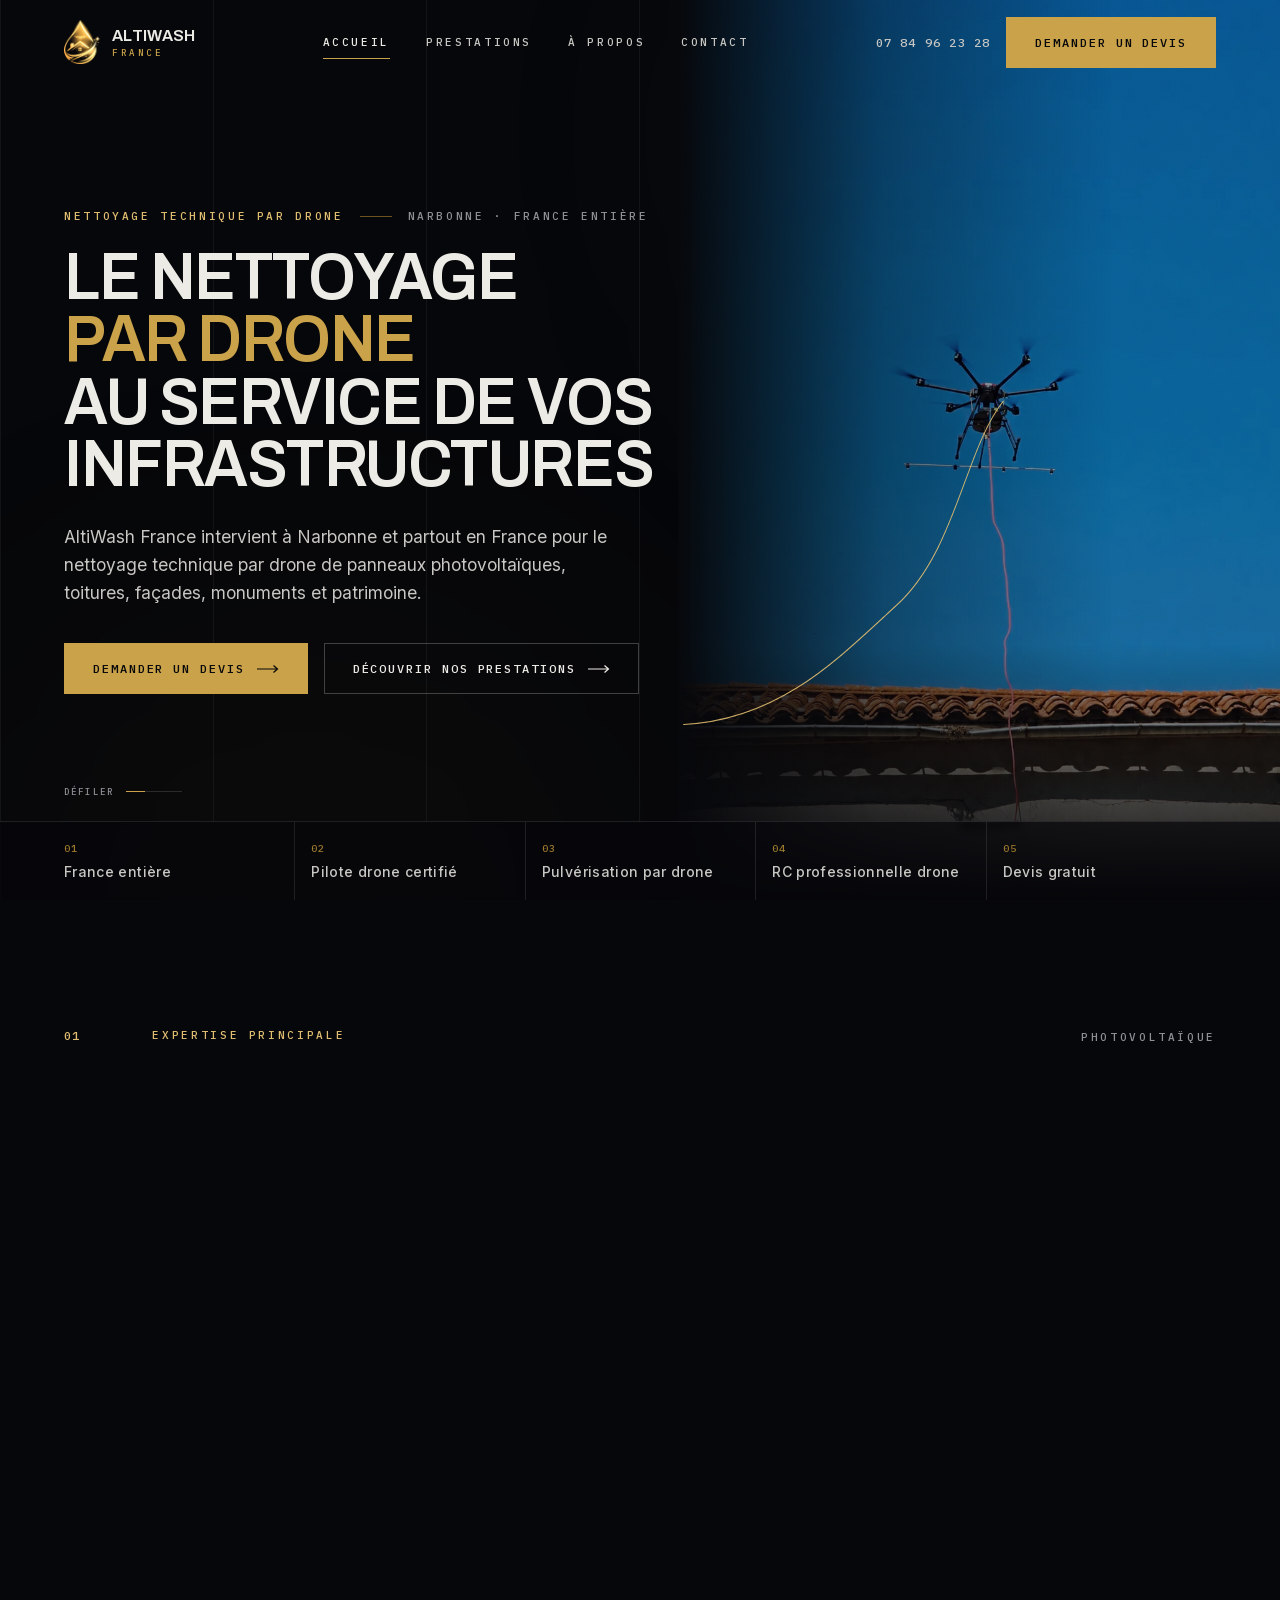
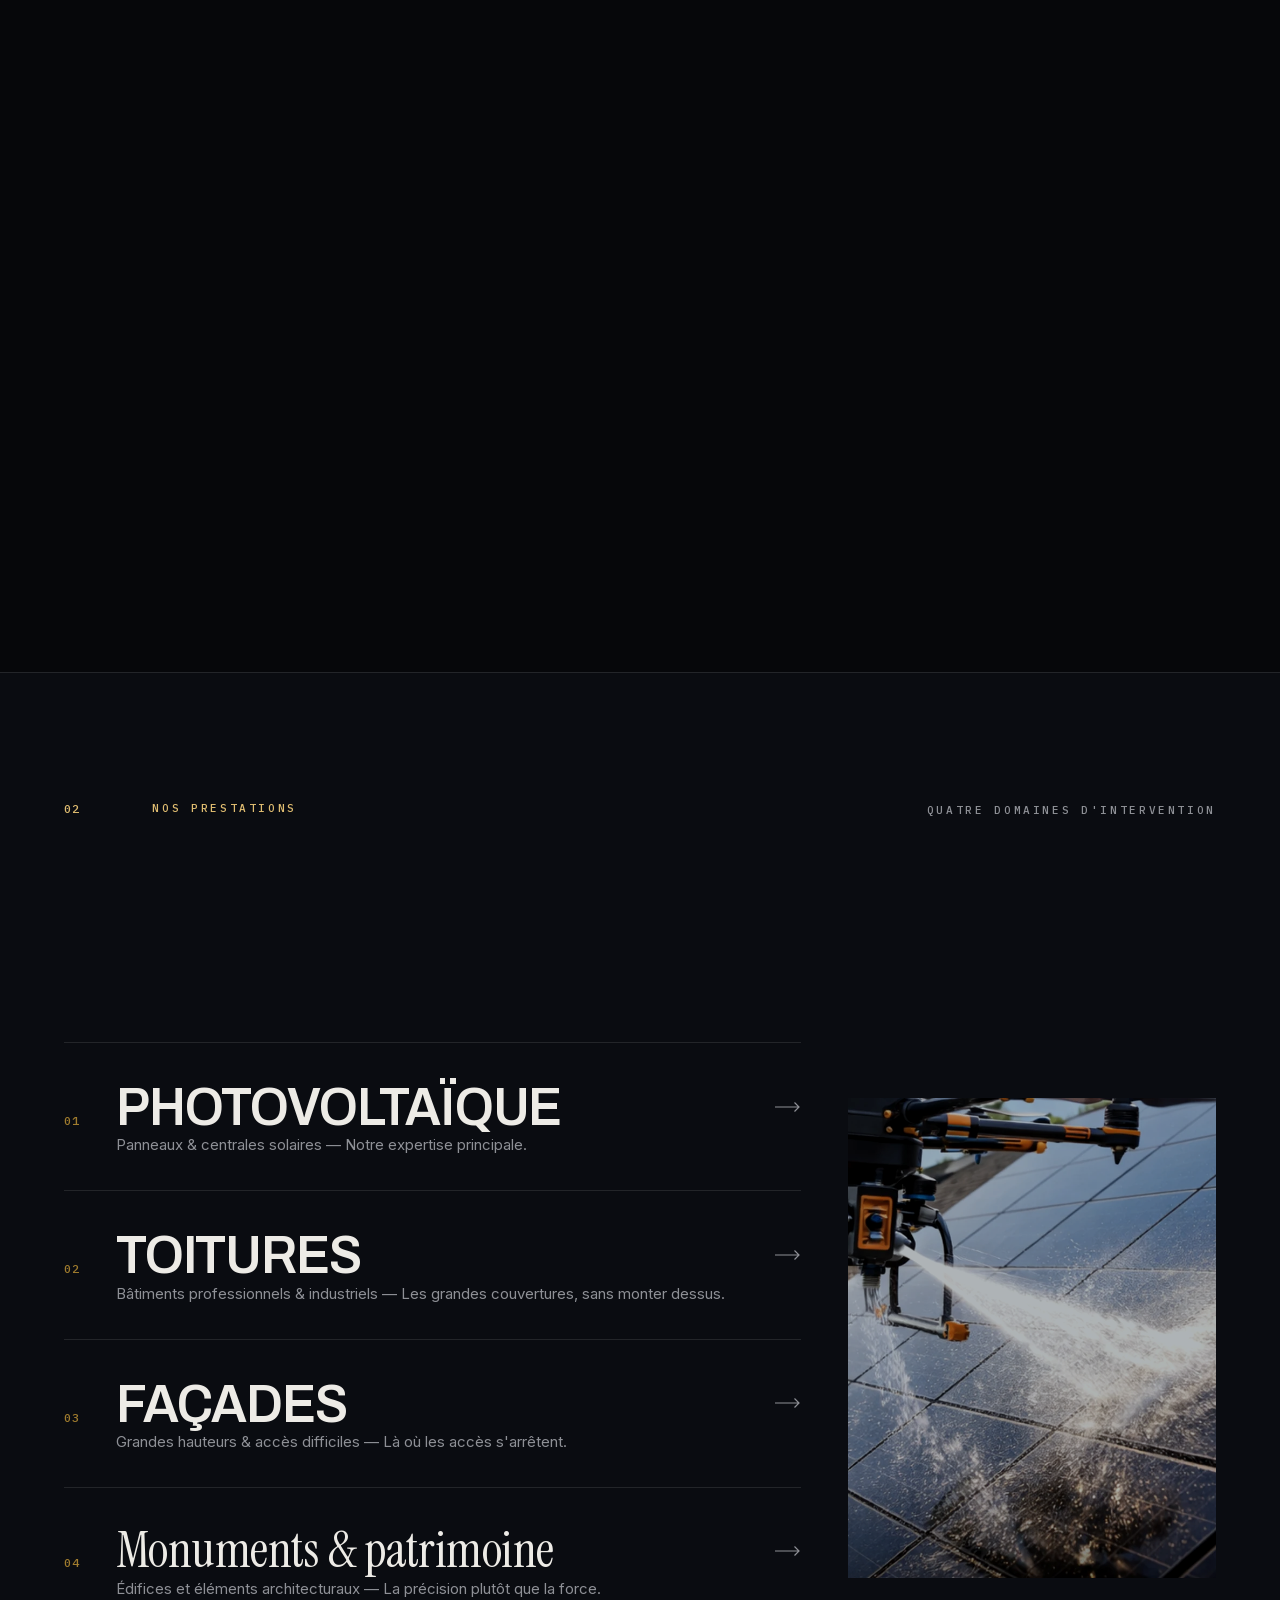
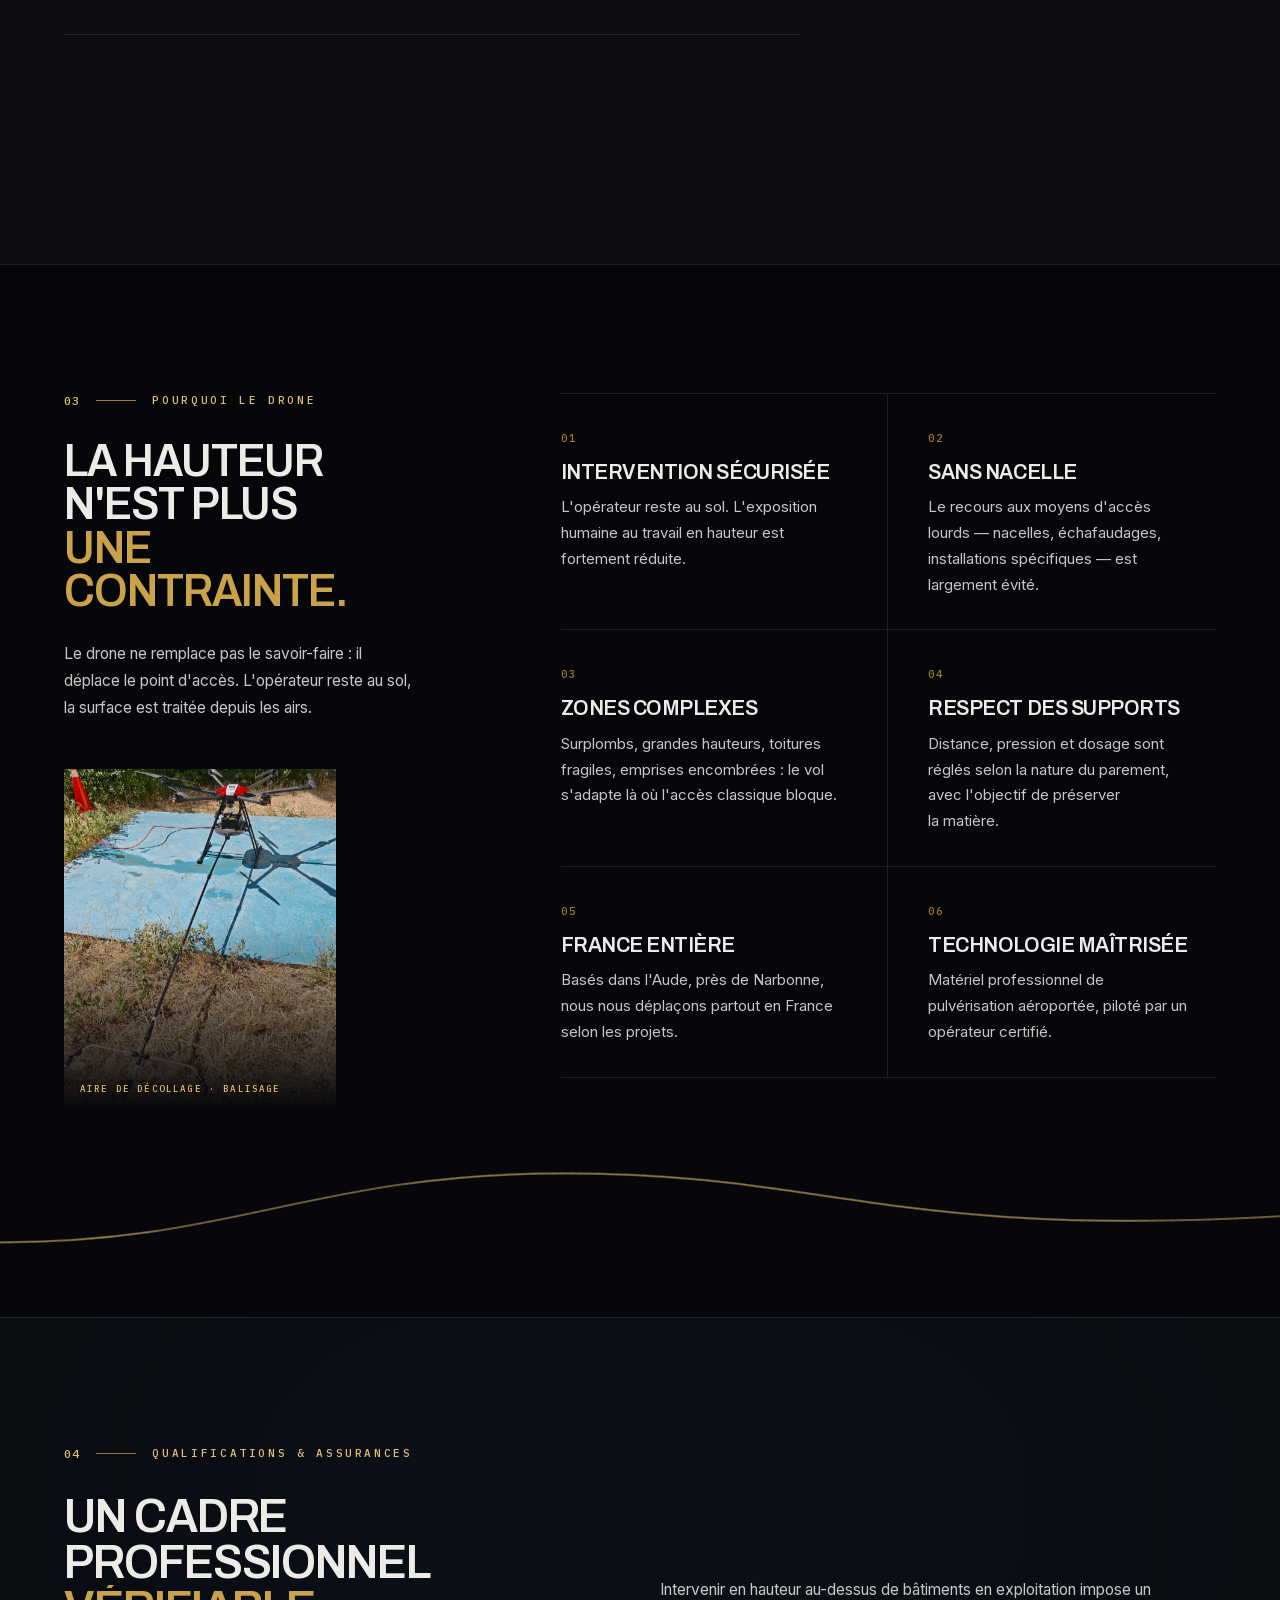
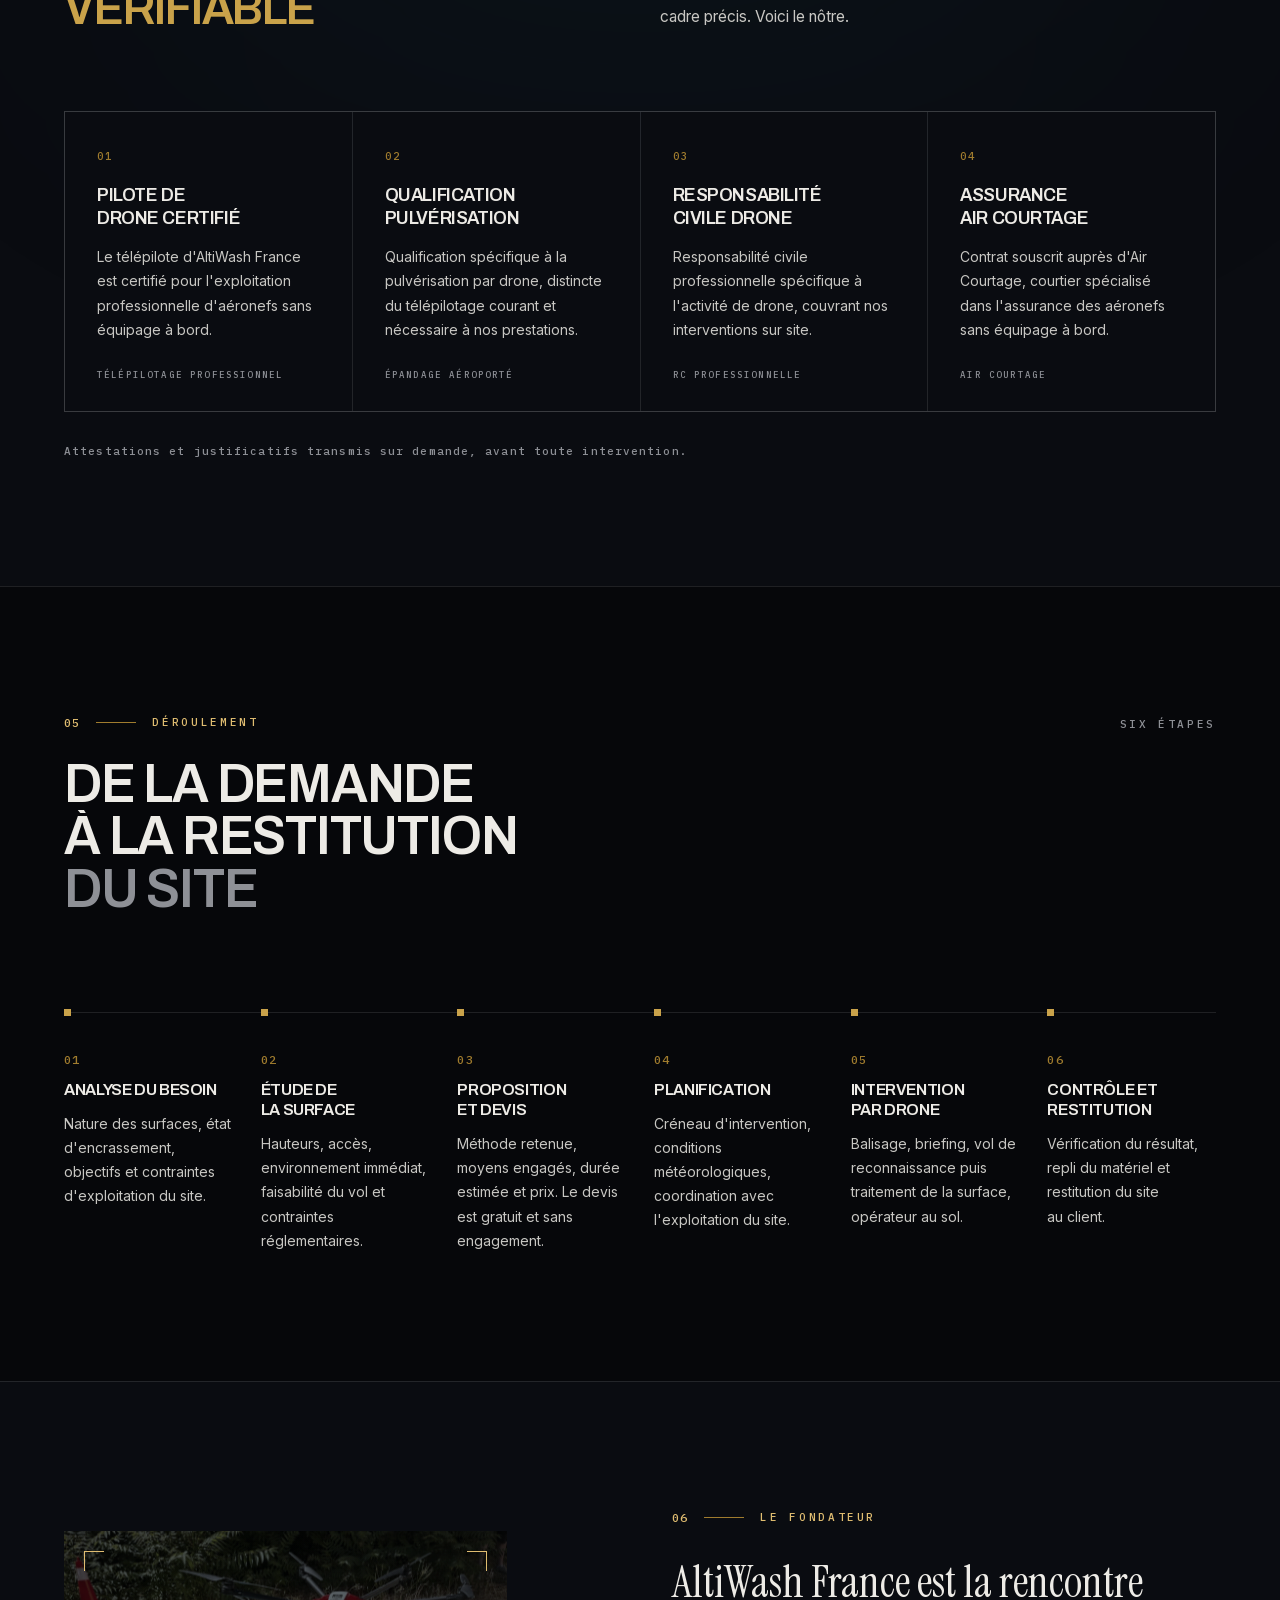
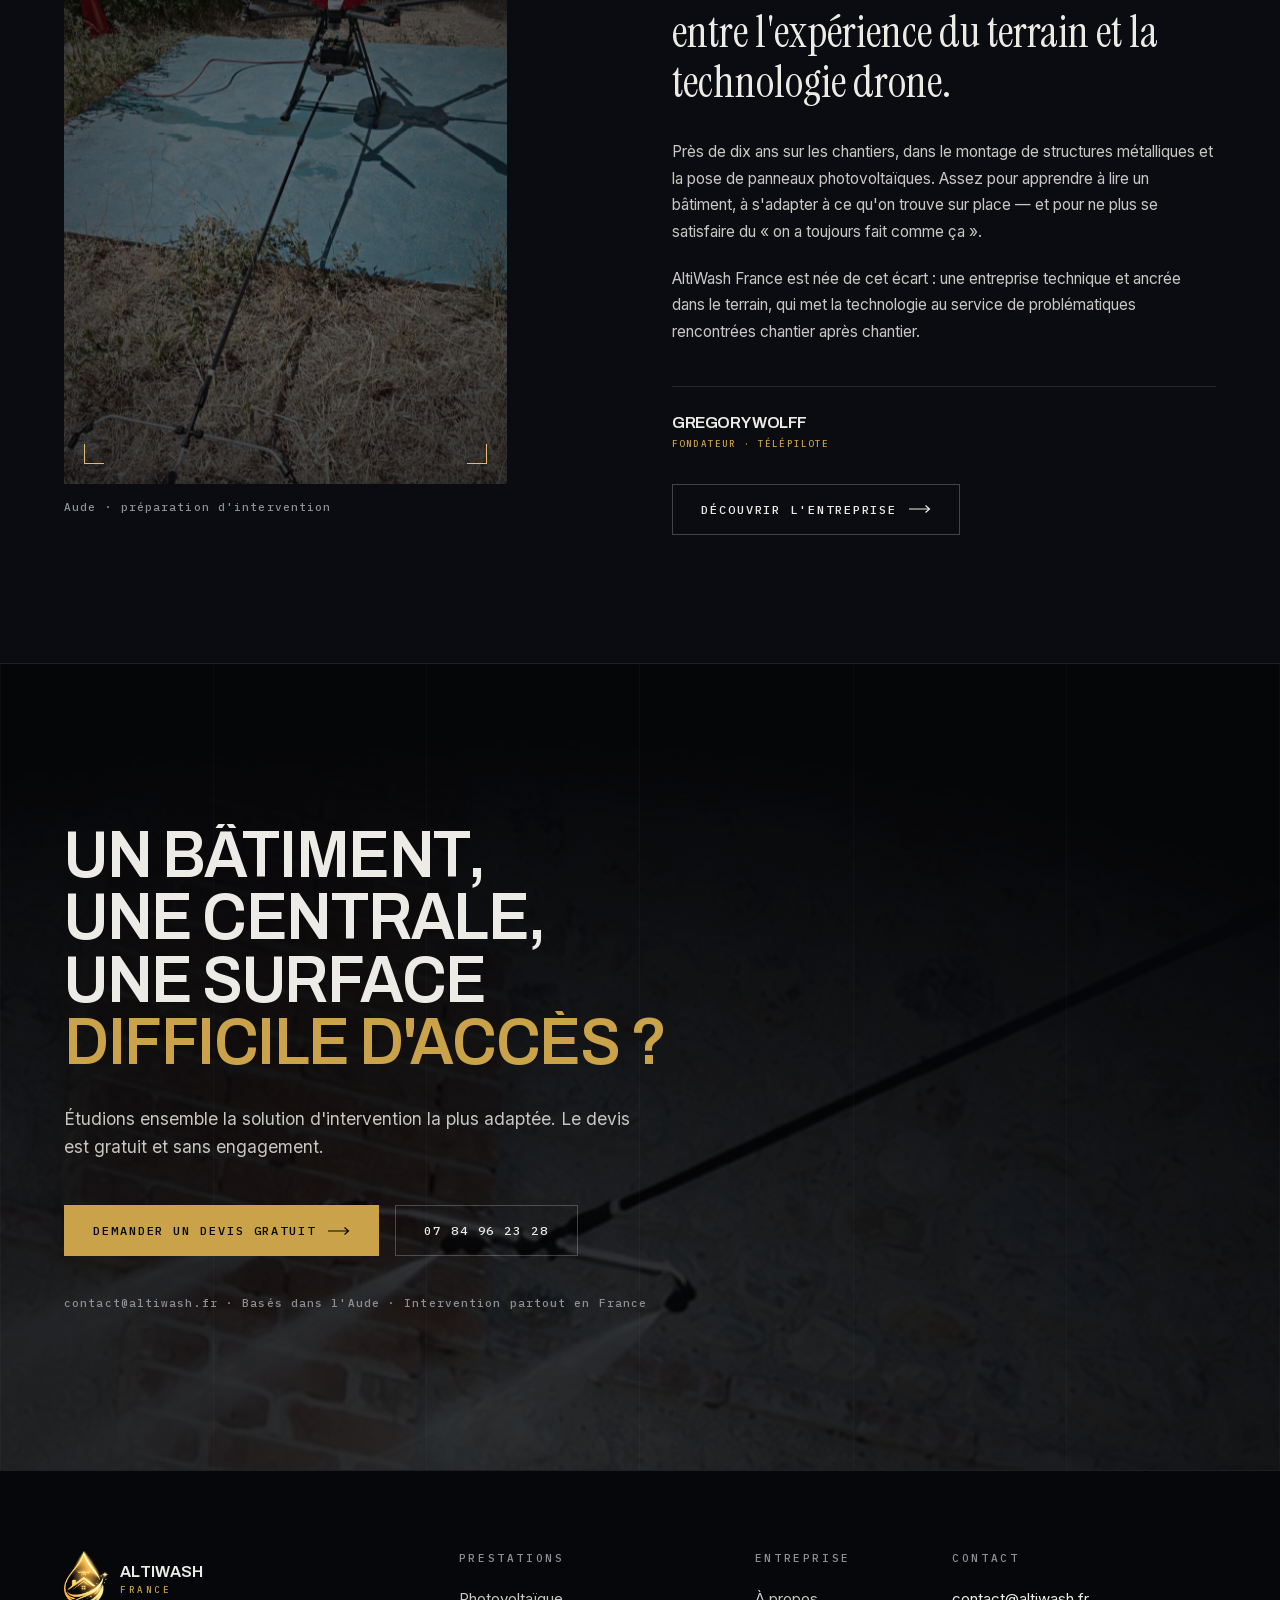
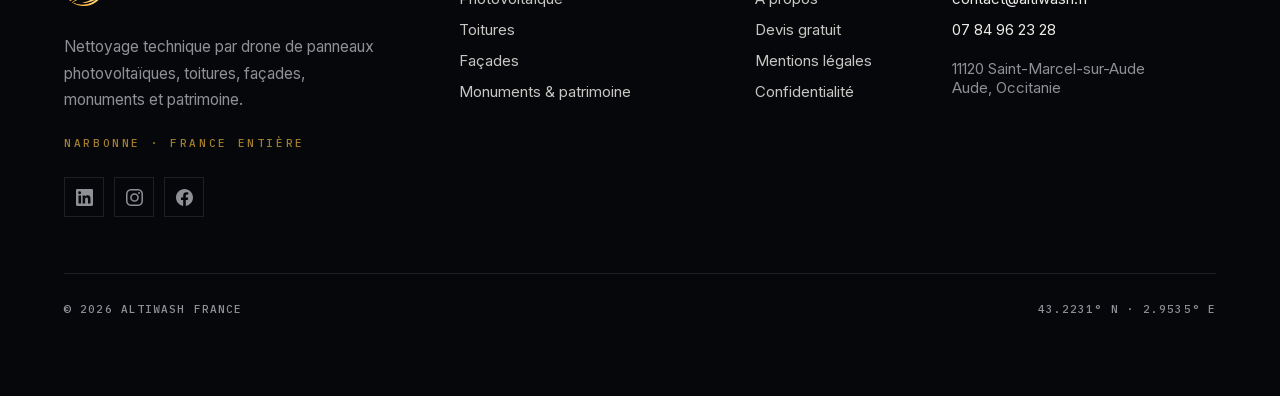
==== index.html @ fba6f352 "V1 J" ====
<!doctype html>
<html lang="fr" class="no-js">
<head>
<meta charset="utf-8">
<meta name="viewport" content="width=device-width, initial-scale=1">
<title>AltiWash France — Nettoyage technique par drone | Narbonne &amp; France entière</title>
<meta name="description" content="AltiWash France réalise le nettoyage par drone de panneaux photovoltaïques, toitures, façades, monuments et patrimoine. Basés près de Narbonne, nous intervenons partout en France. Devis gratuit.">
<meta name="keywords" content="nettoyage drone Narbonne, nettoyage par drone, nettoyage panneaux photovoltaïques par drone, nettoyage toiture par drone, nettoyage façade par drone, nettoyage patrimoine par drone">
<meta name="author" content="ALTIWASH FRANCE">
<meta name="theme-color" content="#06070a">
<meta name="robots" content="index, follow, max-image-preview:large">
<link rel="canonical" href="https://altiwash.fr/">

<!-- Partage social -->
<meta property="og:type" content="website">
<meta property="og:locale" content="fr_FR">
<meta property="og:site_name" content="AltiWash France">
<meta property="og:url" content="https://altiwash.fr/">
<meta property="og:title" content="AltiWash France — Nettoyage technique par drone">
<meta property="og:description" content="Nettoyage par drone de panneaux photovoltaïques, toitures, façades et patrimoine. Narbonne et France entière.">
<meta property="og:image" content="https://altiwash.fr/media/og-altiwash.jpg">
<meta property="og:image:width" content="1200">
<meta property="og:image:height" content="630">
<meta name="twitter:card" content="summary_large_image">
<meta name="twitter:title" content="AltiWash France — Nettoyage technique par drone">
<meta name="twitter:description" content="Nettoyage par drone de panneaux photovoltaïques, toitures, façades et patrimoine.">
<meta name="twitter:image" content="https://altiwash.fr/media/og-altiwash.jpg">

<link rel="icon" href="media/favicon-32.png" type="image/png" sizes="32x32">
<link rel="icon" href="media/favicon.png" type="image/png" sizes="512x512">
<link rel="apple-touch-icon" href="media/apple-touch-icon.png">

<!-- Les deux polices du premier écran sont chargées en priorité. -->
<link rel="preload" href="fonts/archivo-variable.woff2" as="font" type="font/woff2" crossorigin>
<link rel="preload" href="fonts/inter-variable.woff2" as="font" type="font/woff2" crossorigin>
<link rel="stylesheet" href="css/style.css">

<!-- Ouverture du site. Décidée ici, avant le premier rendu : posée
     plus tard, le contenu apparaîtrait puis serait recouvert.
     Sautée en mouvement réduit et au-delà de la première page vue. -->
<script>
(function () {
  /* Quand rejouer l'ouverture :
       "toujours" — à chaque chargement et rechargement (réglage actuel)
       "arrivee"  — à l'arrivée sur le site et au rechargement, mais pas
                    en passant d'une page du site à une autre
       "session"  — une seule fois par onglet                            */
  var QUAND = "toujours";

  if (matchMedia("(prefers-reduced-motion: reduce)").matches) return;

  if (QUAND === "session") {
    try {
      if (sessionStorage.getItem("altiwash-vu")) return;
      sessionStorage.setItem("altiwash-vu", "1");
    } catch (e) {}          /* navigation privée : on joue quand même */
  } else if (QUAND === "arrivee") {
    var nav = performance.getEntriesByType && performance.getEntriesByType("navigation")[0];
    var rechargement = nav ? nav.type === "reload" : false;
    var interne = document.referrer.lastIndexOf(location.origin, 0) === 0;
    if (interne && !rechargement) return;
  }

  var r = document.documentElement;
  r.classList.add("ouverture-en-cours");
  /* Filet de sécurité : si le script principal ne se charge pas, le
     contenu ne doit pas rester caché derrière un rideau absent. */
  setTimeout(function () { r.classList.remove("ouverture-en-cours"); }, 4000);
})();
</script>

<!-- Données structurées : identité de l'entreprise et catalogue. -->
<script type="application/ld+json">
{
  "@context": "https://schema.org",
  "@type": "ProfessionalService",
  "@id": "https://altiwash.fr/#organisation",
  "name": "ALTIWASH FRANCE",
  "alternateName": "AltiWash France",
  "url": "https://altiwash.fr",
  "logo": "https://altiwash.fr/media/logo-altiwash.png",
  "image": "https://altiwash.fr/media/og-altiwash.jpg",
  "description": "Nettoyage technique par drone de panneaux photovoltaïques, toitures, façades, monuments et patrimoine.",
  "email": "contact@altiwash.fr",
  "telephone": "+33 7 84 96 23 28",
  "foundingDate": "2026-08-26",
  "founder": { "@type": "Person", "name": "Gregory Wolff" },
  "vatID": "FR58108623687",
  "taxID": "10862368700010",
  "address": {
    "@type": "PostalAddress",
    "streetAddress": "4 Impasse du Stade",
    "postalCode": "11120",
    "addressLocality": "Saint-Marcel-sur-Aude",
    "addressRegion": "Occitanie",
    "addressCountry": "FR"
  },
  "geo": { "@type": "GeoCoordinates", "latitude": 43.2231, "longitude": 2.9535 },
  "areaServed": { "@type": "Country", "name": "France" },
  "knowsAbout": [
    "Nettoyage par drone",
    "Nettoyage de panneaux photovoltaïques",
    "Nettoyage de toiture",
    "Nettoyage de façade",
    "Entretien du patrimoine bâti"
  ],
  "hasOfferCatalog": {
    "@type": "OfferCatalog",
    "name": "Prestations de nettoyage par drone",
    "itemListElement": [
      { "@type": "Offer", "itemOffered": { "@type": "Service", "name": "Nettoyage de panneaux photovoltaïques par drone", "areaServed": "France" } },
      { "@type": "Offer", "itemOffered": { "@type": "Service", "name": "Nettoyage de toiture par drone", "areaServed": "France" } },
      { "@type": "Offer", "itemOffered": { "@type": "Service", "name": "Nettoyage de façade par drone", "areaServed": "France" } },
      { "@type": "Offer", "itemOffered": { "@type": "Service", "name": "Nettoyage de monuments et patrimoine par drone", "areaServed": "France" } }
    ]
  }
}
</script>
</head>

<body>
<a class="skip-link" href="#contenu">Aller au contenu</a>

<!-- ══════════════════ EN-TÊTE ══════════════════ -->
<header class="site-header">
  <div class="shell site-header__inner">
    <a class="logo" href="index.html" aria-label="AltiWash France — retour à l'accueil">
      <img class="logo__marque" src="media/logo-altiwash.png" alt="" width="36" height="45">
      <span class="logo__texte">
        <span class="logo__nom">AltiWash</span>
        <span class="logo__pays">France</span>
      </span>
    </a>

    <nav class="nav" aria-label="Navigation principale">
      <a class="nav__lien" href="index.html" aria-current="page">Accueil</a>
      <a class="nav__lien" href="prestations.html">Prestations</a>
      <a class="nav__lien" href="a-propos.html">À propos</a>
      <a class="nav__lien" href="contact.html">Contact</a>
    </nav>

    <div class="site-header__actions">
      <a class="entete__tel index-tech" href="tel:+33784962328">07 84 96 23 28</a>

      <a class="btn btn--primary btn--compact" href="contact.html">
        <span class="btn__court">Devis</span>
        <span class="btn__long">Demander un devis</span>
      </a>

      <button class="burger" type="button" aria-expanded="false" aria-controls="menu-mobile">
        <span class="sr-only burger__libelle">Ouvrir le menu</span>
        <span class="burger__trait" aria-hidden="true"><span></span><span></span></span>
      </button>
    </div>
  </div>
  <span class="progression" aria-hidden="true"></span>
</header>

<!-- ══════════════════ MENU PLEIN ÉCRAN ══════════════════ -->
<div class="menu-mobile" id="menu-mobile">
  <div class="menu-mobile__fond" aria-hidden="true"></div>
  <nav class="shell menu-mobile__nav" aria-label="Navigation principale">
    <div class="menu-mobile__item">
      <a class="menu-mobile__lien" href="index.html">
        <span class="index-tech t-gold-600">01</span><span class="display">Accueil</span>
      </a>
    </div>
    <div class="menu-mobile__item">
      <a class="menu-mobile__lien" href="prestations.html">
        <span class="index-tech t-gold-600">02</span><span class="display">Prestations</span>
      </a>
    </div>
    <div class="menu-mobile__item">
      <a class="menu-mobile__lien" href="a-propos.html">
        <span class="index-tech t-gold-600">03</span><span class="display">À propos</span>
      </a>
    </div>
    <div class="menu-mobile__item">
      <a class="menu-mobile__lien" href="contact.html">
        <span class="index-tech t-gold-600">04</span><span class="display">Contact</span>
      </a>
    </div>
  </nav>
  <div class="shell menu-mobile__pied">
    <a class="btn btn--primary btn--pleine-largeur" href="contact.html">
      <span class="btn__libelle">Demander un devis</span>
      <svg class="btn__fleche" viewBox="0 0 22 8" fill="none" aria-hidden="true">
        <path d="M0 4h20M16.5 0.5 20.5 4l-4 3.5" stroke="currentColor" stroke-width="1.2"/>
      </svg>
    </a>
    <div class="menu-mobile__coordonnees index-tech">
      <a href="tel:+33784962328">07 84 96 23 28</a>
      <a href="mailto:contact@altiwash.fr">contact@altiwash.fr</a>
    </div>
  </div>
</div>

<main id="contenu">

<!-- ══════════════════ HERO ══════════════════ -->
<section class="hero" aria-labelledby="hero-titre">
  <div class="hero__fond" aria-hidden="true">
    <div class="hairlines"><span></span><span></span><span></span><span></span><span></span><span></span><span></span></div>
    <div class="halo hero__halo-azur"></div>
    <div class="halo hero__halo-or"></div>
  </div>

  <div class="hero__photo cadre">
    <img src="media/drone-toiture.webp" alt="Drone hexacoptère AltiWash en vol stationnaire au-dessus d'une toiture en tuiles, sous un ciel dégagé" fetchpriority="high" width="1200" height="1600">
    <span class="hero__teinte" aria-hidden="true"></span>
    <span class="hero__degrade" aria-hidden="true"></span>
    <span class="hero__degrade-bas" aria-hidden="true"></span>
    <span class="grain" aria-hidden="true"></span>
  </div>

  <!-- Trajectoire de vol : elle se dessine au chargement, le drone
       la parcourt. C'est le fil conducteur graphique du site. -->
  <div class="trace trace--hero" data-autoplay="2.8" aria-hidden="true">
    <svg viewBox="0 0 800 420" preserveAspectRatio="none">
      <path class="trace__plan" d="M-10,405 C120,400 200,332 280,272 C360,212 372,100 424,46"/>
      <path class="trace__vol" d="M-10,405 C120,400 200,332 280,272 C360,212 372,100 424,46"/>
    </svg>
    <span class="trace__drone"></span>
  </div>

  <div class="shell hero__contenu">
    <div class="hero__bloc">
      <div class="hero__surtitre">
        <span class="label-tech t-gold-400">Nettoyage technique par drone</span>
        <span class="hero__surtitre-filet" aria-hidden="true"></span>
        <span class="label-tech t-dim">Narbonne · France entière</span>
      </div>

      <h1 class="display hero__titre lignes" id="hero-titre">
        <span><span>Le nettoyage</span></span>
        <span><span class="ligne-accent">par drone</span></span>
        <span><span>au service de vos</span></span>
        <span><span>infrastructures</span></span>
      </h1>

      <p class="lede hero__lede">
        AltiWash France intervient à Narbonne et partout en France pour le nettoyage technique
        par drone de panneaux photovoltaïques, toitures, façades, monuments et patrimoine.
      </p>

      <div class="hero__actions">
        <a class="btn btn--primary" href="contact.html">
          <span class="btn__libelle">Demander un devis</span>
          <svg class="btn__fleche" viewBox="0 0 22 8" fill="none" aria-hidden="true">
            <path d="M0 4h20M16.5 0.5 20.5 4l-4 3.5" stroke="currentColor" stroke-width="1.2"/>
          </svg>
        </a>
        <a class="btn btn--ghost" href="prestations.html">
          <span class="btn__libelle">Découvrir nos prestations</span>
          <svg class="btn__fleche" viewBox="0 0 22 8" fill="none" aria-hidden="true">
            <path d="M0 4h20M16.5 0.5 20.5 4l-4 3.5" stroke="currentColor" stroke-width="1.2"/>
          </svg>
        </a>
      </div>
    </div>
  </div>

  <!-- Bandeau de faits -->
  <div class="faits">
    <div class="shell">
      <ul class="faits__liste">
        <li class="faits__item">
          <span class="index-tech faits__numero">01</span>
          <span class="faits__texte">France entière</span>
        </li>
        <li class="faits__item">
          <span class="index-tech faits__numero">02</span>
          <span class="faits__texte">Pilote drone certifié</span>
        </li>
        <li class="faits__item faits__item--sm">
          <span class="index-tech faits__numero">03</span>
          <span class="faits__texte">Pulvérisation par drone</span>
        </li>
        <li class="faits__item faits__item--lg">
          <span class="index-tech faits__numero">04</span>
          <span class="faits__texte">RC professionnelle drone</span>
        </li>
        <li class="faits__item faits__item--lg">
          <span class="index-tech faits__numero">05</span>
          <span class="faits__texte">Devis gratuit</span>
        </li>
      </ul>
    </div>
  </div>

  <div class="defiler" aria-hidden="true">
    <span class="label-tech" style="font-size:.5625rem;color:var(--paper-dim)">Défiler</span>
    <span class="defiler__rail"><span></span></span>
  </div>
</section>

<!-- ══════════════════ PHOTOVOLTAÏQUE ══════════════════ -->
<section class="section section--sans-filet" aria-labelledby="pv-titre">
  <div class="shell">
    <div class="entete-section">
      <div class="repere">
        <span class="index-tech t-gold-400">01</span>
        <span class="repere__filet" aria-hidden="true"></span>
        <span class="label-tech t-gold-400">Expertise principale</span>
      </div>
      <span class="label-tech t-dim">Photovoltaïque</span>
    </div>

    <h2 class="display lignes" id="pv-titre" style="margin-top:1.75rem;font-size:clamp(2rem,5vw,3.9rem);color:var(--paper)">
      <span><span>Le photovoltaïque</span></span>
      <span><span class="ligne-accent">au cœur</span></span>
      <span><span>de notre expertise</span></span>
    </h2>
  </div>

  <div class="volet pv__bandeau cadre">
    <span class="parallaxe" data-parallaxe="34"><img class="photo-grade" src="media/photovoltaique.webp" alt="Drone AltiWash pulvérisant de l'eau sur une toiture de panneaux photovoltaïques" loading="lazy" width="1600" height="900"></span>
    <span class="cadre__voile cadre__voile--teinte" aria-hidden="true"></span>
    <span class="cadre__voile cadre__voile--degrade" aria-hidden="true"></span>
    <span class="balayage" aria-hidden="true"></span>
    <span class="reticule pv__reticule" aria-hidden="true"><span></span><span></span><span></span><span></span></span>
  </div>

  <div class="shell">
    <div class="pv__editorial">
      <div class="pv__grille">
        <div class="pv__texte">
          <p class="lede reveal">
            Poussières, pollens, dépôts calcaires, salissures organiques : une installation
            photovoltaïque s'encrasse en continu. Sur les grandes toitures et les centrales au
            sol, l'entretien se heurte vite aux contraintes d'accès, à la fragilité des modules
            et à la sécurité des intervenants.
          </p>
          <p class="body-text reveal" style="margin-top:1.5rem">
            Le drone survole l'installation et traite les modules depuis les airs, sans
            circulation sur la couverture ni charge ponctuelle sur la structure. La
            pulvérisation est dosée et dirigée, module par module, rangée par rangée.
          </p>
          <div class="reveal" style="margin-top:2.5rem">
            <a class="btn btn--ghost" href="prestations.html#photovoltaique">
              <span class="btn__libelle">Découvrir le nettoyage photovoltaïque</span>
              <svg class="btn__fleche" viewBox="0 0 22 8" fill="none" aria-hidden="true">
                <path d="M0 4h20M16.5 0.5 20.5 4l-4 3.5" stroke="currentColor" stroke-width="1.2"/>
              </svg>
            </a>
          </div>
        </div>

        <div class="pv__points">
          <ul class="liste-points reveal-groupe">
            <li><span class="index-tech liste-points__num">01</span><span class="liste-points__texte">Grandes surfaces traitées en continu</span></li>
            <li><span class="index-tech liste-points__num">02</span><span class="liste-points__texte">Accès simplifié aux toitures et centrales</span></li>
            <li><span class="index-tech liste-points__num">03</span><span class="liste-points__texte">Aucune circulation sur les modules</span></li>
            <li><span class="index-tech liste-points__num">04</span><span class="liste-points__texte">Pulvérisation dosée et dirigée</span></li>
            <li><span class="index-tech liste-points__num">05</span><span class="liste-points__texte">Intervention sans détérioration du support</span></li>
          </ul>
          <p class="label-tech t-dim reveal" style="margin-top:1.5rem">
            Exploitants · Industriels · Bailleurs · Collectivités
          </p>
        </div>
      </div>
    </div>
  </div>
</section>

<!-- ══════════════════ INDEX DES PRESTATIONS ══════════════════ -->
<section class="section section--alt" aria-labelledby="prestations-titre">
  <div class="shell">
    <div class="entete-section">
      <div class="repere">
        <span class="index-tech t-gold-400">02</span>
        <span class="repere__filet" aria-hidden="true"></span>
        <span class="label-tech t-gold-400">Nos prestations</span>
      </div>
      <span class="label-tech t-dim">Quatre domaines d'intervention</span>
    </div>

    <h2 class="display lignes" id="prestations-titre" style="margin-top:1.75rem;font-size:clamp(2rem,5vw,3.9rem);color:var(--paper)">
      <span><span>Quatre surfaces,</span></span>
      <span><span class="t-dim">une même approche</span></span>
    </h2>

    <div class="index-prestations">
      <!-- Aperçu appelé au survol de chaque ligne. -->
      <div class="index-prestations__apercu" aria-hidden="true">
        <div class="cadre">
          <img class="photo-grade" src="media/photovoltaique.webp" alt="" loading="lazy" width="800" height="1000">
          <span class="cadre__voile" style="background:rgba(8,32,47,.25);mix-blend-mode:multiply"></span>
          <span class="reticule" style="--taille-reticule:18px"><span></span><span></span><span></span><span></span></span>
        </div>
        <div class="cadre">
          <img class="photo-grade" src="media/drone-toiture.webp" alt="" loading="lazy" width="800" height="1000">
          <span class="cadre__voile" style="background:rgba(8,32,47,.25);mix-blend-mode:multiply"></span>
          <span class="reticule" style="--taille-reticule:18px"><span></span><span></span><span></span><span></span></span>
        </div>
        <div class="cadre">
          <img class="photo-grade" src="media/drone-facade.webp" alt="" loading="lazy" width="800" height="1000">
          <span class="cadre__voile" style="background:rgba(8,32,47,.25);mix-blend-mode:multiply"></span>
          <span class="reticule" style="--taille-reticule:18px"><span></span><span></span><span></span><span></span></span>
        </div>
        <div class="cadre">
          <img class="photo-grade" src="media/patrimoine.webp" alt="" loading="lazy" width="800" height="1000">
          <span class="cadre__voile" style="background:rgba(8,32,47,.25);mix-blend-mode:multiply"></span>
          <span class="reticule" style="--taille-reticule:18px"><span></span><span></span><span></span><span></span></span>
        </div>
      </div>

      <!-- Table des matières : les intitulés portent la composition. -->
      <ul class="index-prestations__liste">
        <li>
          <a class="prestation-lien" href="prestations.html#photovoltaique">
            <span class="prestation-lien__vignette cadre">
              <img class="photo-grade" src="media/photovoltaique.webp" alt="Drone AltiWash pulvérisant de l'eau sur une toiture de panneaux photovoltaïques" loading="lazy" width="800" height="500">
              <span class="cadre__voile" aria-hidden="true"></span>
            </span>
            <span class="prestation-lien__ligne">
              <span class="index-tech prestation-lien__num">01</span>
              <span class="display prestation-lien__titre">Photovoltaïque</span>
              <span class="prestation-lien__fleche" aria-hidden="true">
                <svg viewBox="0 0 26 10" fill="none" width="26" height="10">
                  <path d="M0 5h24M19.5 0.5 24 5l-4.5 4.5" stroke="currentColor" stroke-width="1.2"/>
                </svg>
              </span>
            </span>
            <span class="prestation-lien__desc">Panneaux &amp; centrales solaires — Notre expertise principale.</span>
          </a>
        </li>
        <li>
          <a class="prestation-lien" href="prestations.html#toitures">
            <span class="prestation-lien__vignette cadre">
              <img class="photo-grade" src="media/drone-toiture.webp" alt="Drone hexacoptère AltiWash en vol au-dessus d'une toiture en tuiles" loading="lazy" width="800" height="500">
              <span class="cadre__voile" aria-hidden="true"></span>
            </span>
            <span class="prestation-lien__ligne">
              <span class="index-tech prestation-lien__num">02</span>
              <span class="display prestation-lien__titre">Toitures</span>
              <span class="prestation-lien__fleche" aria-hidden="true">
                <svg viewBox="0 0 26 10" fill="none" width="26" height="10">
                  <path d="M0 5h24M19.5 0.5 24 5l-4.5 4.5" stroke="currentColor" stroke-width="1.2"/>
                </svg>
              </span>
            </span>
            <span class="prestation-lien__desc">Bâtiments professionnels &amp; industriels — Les grandes couvertures, sans monter dessus.</span>
          </a>
        </li>
        <li>
          <a class="prestation-lien" href="prestations.html#facades">
            <span class="prestation-lien__vignette cadre">
              <img class="photo-grade" src="media/drone-facade.webp" alt="Drone AltiWash pulvérisant la façade en pierre et brique d'un bâtiment en hauteur" loading="lazy" width="800" height="500">
              <span class="cadre__voile" aria-hidden="true"></span>
            </span>
            <span class="prestation-lien__ligne">
              <span class="index-tech prestation-lien__num">03</span>
              <span class="display prestation-lien__titre">Façades</span>
              <span class="prestation-lien__fleche" aria-hidden="true">
                <svg viewBox="0 0 26 10" fill="none" width="26" height="10">
                  <path d="M0 5h24M19.5 0.5 24 5l-4.5 4.5" stroke="currentColor" stroke-width="1.2"/>
                </svg>
              </span>
            </span>
            <span class="prestation-lien__desc">Grandes hauteurs &amp; accès difficiles — Là où les accès s'arrêtent.</span>
          </a>
        </li>
        <li>
          <a class="prestation-lien" href="prestations.html#monuments-patrimoine">
            <span class="prestation-lien__vignette cadre">
              <img class="photo-grade" src="media/patrimoine.webp" alt="Façade d'un édifice patrimonial en pierre de taille vue en contre-plongée" loading="lazy" width="800" height="500">
              <span class="cadre__voile" aria-hidden="true"></span>
            </span>
            <span class="prestation-lien__ligne">
              <span class="index-tech prestation-lien__num">04</span>
              <!-- Le patrimoine passe en serif : registre différent, même grille. -->
              <span class="prestation-lien__titre prestation-lien__titre--serif">Monuments &amp; patrimoine</span>
              <span class="prestation-lien__fleche" aria-hidden="true">
                <svg viewBox="0 0 26 10" fill="none" width="26" height="10">
                  <path d="M0 5h24M19.5 0.5 24 5l-4.5 4.5" stroke="currentColor" stroke-width="1.2"/>
                </svg>
              </span>
            </span>
            <span class="prestation-lien__desc">Édifices et éléments architecturaux — La précision plutôt que la force.</span>
          </a>
        </li>
      </ul>
    </div>

    <p class="body-text t-dim reveal" style="margin-top:3rem;max-width:32rem">
      Une surface qui ne figure pas dans cette liste ? Décrivez-la nous : la faisabilité se
      juge au cas par cas.
    </p>
  </div>
</section>

<!-- ══════════════════ AVANTAGES ══════════════════ -->
<section class="section section--avec-trace" aria-labelledby="avantages-titre">
  <div class="shell">
    <div class="avantages__grille">
      <div class="avantages__enonce">
        <div class="avantages__colle">
          <div class="repere">
            <span class="index-tech t-gold-400">03</span>
            <span class="repere__filet" aria-hidden="true"></span>
            <span class="label-tech t-gold-400">Pourquoi le drone</span>
          </div>

          <h2 class="display lignes" id="avantages-titre" style="margin-top:2rem;font-size:clamp(1.9rem,3.6vw,2.9rem);color:var(--paper)">
            <span><span>La hauteur</span></span>
            <span><span>n'est plus</span></span>
            <span><span class="ligne-accent">une contrainte.</span></span>
          </h2>

          <p class="body-text reveal" style="margin-top:1.75rem;max-width:24rem">
            Le drone ne remplace pas le savoir-faire : il déplace le point d'accès.
            L'opérateur reste au sol, la surface est traitée depuis les airs.
          </p>

          <div class="volet avantages__photo cadre">
            <span class="parallaxe" data-parallaxe="20"><img class="photo-grade" src="media/drone-terrain.webp" alt="Drone de pulvérisation AltiWash posé sur son aire de décollage, balisage en place" loading="lazy" width="680" height="850"></span>
            <span class="cadre__voile" aria-hidden="true"></span>
            <span class="label-tech avantages__legende">Aire de décollage · balisage</span>
          </div>
        </div>
      </div>

      <div class="avantages__table">
        <dl class="avantages__liste">
          <div class="avantage reveal">
            <span class="index-tech" style="font-size:.6875rem;color:var(--gold-600)">01</span>
            <dt class="display avantage__titre">Intervention sécurisée</dt>
            <dd class="body-text avantage__texte">L'opérateur reste au sol. L'exposition humaine au travail en hauteur est fortement réduite.</dd>
          </div>
          <div class="avantage reveal">
            <span class="index-tech" style="font-size:.6875rem;color:var(--gold-600)">02</span>
            <dt class="display avantage__titre">Sans nacelle</dt>
            <dd class="body-text avantage__texte">Le recours aux moyens d'accès lourds — nacelles, échafaudages, installations spécifiques — est largement évité.</dd>
          </div>
          <div class="avantage reveal">
            <span class="index-tech" style="font-size:.6875rem;color:var(--gold-600)">03</span>
            <dt class="display avantage__titre">Zones complexes</dt>
            <dd class="body-text avantage__texte">Surplombs, grandes hauteurs, toitures fragiles, emprises encombrées : le vol s'adapte là où l'accès classique bloque.</dd>
          </div>
          <div class="avantage reveal">
            <span class="index-tech" style="font-size:.6875rem;color:var(--gold-600)">04</span>
            <dt class="display avantage__titre">Respect des supports</dt>
            <dd class="body-text avantage__texte">Distance, pression et dosage sont réglés selon la nature du parement, avec l'objectif de préserver la matière.</dd>
          </div>
          <div class="avantage reveal">
            <span class="index-tech" style="font-size:.6875rem;color:var(--gold-600)">05</span>
            <dt class="display avantage__titre">France entière</dt>
            <dd class="body-text avantage__texte">Basés dans l'Aude, près de Narbonne, nous nous déplaçons partout en France selon les projets.</dd>
          </div>
          <div class="avantage reveal">
            <span class="index-tech" style="font-size:.6875rem;color:var(--gold-600)">06</span>
            <dt class="display avantage__titre">Technologie maîtrisée</dt>
            <dd class="body-text avantage__texte">Matériel professionnel de pulvérisation aéroportée, piloté par un opérateur certifié.</dd>
          </div>
        </dl>
      </div>
    </div>
  </div>

  <!-- Trajectoire de vol : fil conducteur graphique entre les sections. -->
  <div class="trace" aria-hidden="true">
    <svg viewBox="0 0 1400 120" preserveAspectRatio="none">
      <path class="trace__plan" d="M0,100 C260,100 340,26 620,26 C900,26 980,96 1400,72"/>
      <path class="trace__vol" d="M0,100 C260,100 340,26 620,26 C900,26 980,96 1400,72"/>
    </svg>
    <span class="trace__drone"></span>
  </div>
</section>

<!-- ══════════════════ QUALIFICATIONS ══════════════════ -->
<section class="section section--alt" aria-labelledby="qualifications-titre">
  <div class="halo" aria-hidden="true" style="left:50%;top:0;height:40vh;width:80vw;transform:translateX(-50%);background:rgba(20,64,95,.12);filter:blur(140px)"></div>

  <div class="shell" style="position:relative">
    <div class="qualifications__entete">
      <div class="qualifications__titre-col">
        <div class="repere">
          <span class="index-tech t-gold-400">04</span>
          <span class="repere__filet" aria-hidden="true"></span>
          <span class="label-tech t-gold-400">Qualifications &amp; assurances</span>
        </div>
        <h2 class="display lignes" id="qualifications-titre" style="margin-top:2rem;font-size:clamp(1.9rem,4vw,3.05rem);color:var(--paper)">
          <span><span>Un cadre</span></span>
          <span><span>professionnel</span></span>
          <span><span class="ligne-accent">vérifiable</span></span>
        </h2>
      </div>
      <div class="qualifications__lede-col">
        <p class="body-text reveal" style="max-width:32rem">
          Intervenir en hauteur au-dessus de bâtiments en exploitation impose un cadre précis.
          Voici le nôtre.
        </p>
      </div>
    </div>

    <div class="qualifications__grille reveal-groupe">
      <article class="qualification">
        <span class="index-tech" style="font-size:.6875rem;color:var(--gold-600)">01</span>
        <h3 class="display qualification__titre">Pilote de drone certifié</h3>
        <p class="body-text qualification__texte">Le télépilote d'AltiWash France est certifié pour l'exploitation professionnelle d'aéronefs sans équipage à bord.</p>
        <p class="label-tech qualification__meta">Télépilotage professionnel</p>
      </article>
      <article class="qualification">
        <span class="index-tech" style="font-size:.6875rem;color:var(--gold-600)">02</span>
        <h3 class="display qualification__titre">Qualification pulvérisation</h3>
        <p class="body-text qualification__texte">Qualification spécifique à la pulvérisation par drone, distincte du télépilotage courant et nécessaire à nos prestations.</p>
        <p class="label-tech qualification__meta">Épandage aéroporté</p>
      </article>
      <article class="qualification">
        <span class="index-tech" style="font-size:.6875rem;color:var(--gold-600)">03</span>
        <h3 class="display qualification__titre">Responsabilité civile drone</h3>
        <p class="body-text qualification__texte">Responsabilité civile professionnelle spécifique à l'activité de drone, couvrant nos interventions sur site.</p>
        <p class="label-tech qualification__meta">RC professionnelle</p>
      </article>
      <article class="qualification">
        <span class="index-tech" style="font-size:.6875rem;color:var(--gold-600)">04</span>
        <h3 class="display qualification__titre">Assurance Air Courtage</h3>
        <p class="body-text qualification__texte">Contrat souscrit auprès d'Air Courtage, courtier spécialisé dans l'assurance des aéronefs sans équipage à bord.</p>
        <p class="label-tech qualification__meta">Air Courtage</p>
      </article>
    </div>

    <p class="index-tech reveal" style="margin-top:2rem;font-size:.6875rem;color:var(--paper-dim)">
      Attestations et justificatifs transmis sur demande, avant toute intervention.
    </p>
  </div>
</section>

<!-- ══════════════════ MÉTHODE ══════════════════ -->
<section class="section" aria-labelledby="methode-titre">
  <div class="shell">
    <div class="entete-section">
      <div class="repere">
        <span class="index-tech t-gold-400">05</span>
        <span class="repere__filet" aria-hidden="true"></span>
        <span class="label-tech t-gold-400">Déroulement</span>
      </div>
      <span class="label-tech t-dim">Six étapes</span>
    </div>

    <h2 class="display lignes" id="methode-titre" style="margin-top:1.75rem;font-size:clamp(2rem,4.6vw,3.5rem);color:var(--paper)">
      <span><span>De la demande</span></span>
      <span><span>à la restitution</span></span>
      <span><span class="t-dim">du site</span></span>
    </h2>

    <div class="methode__deroule">
      <div class="methode__rail" aria-hidden="true"></div>
      <div class="methode__rail-plein" aria-hidden="true"></div>

      <ol class="methode__etapes reveal-groupe">
        <li class="etape">
          <span class="index-tech t-gold-600">01</span>
          <h3 class="display etape__titre">Analyse du besoin</h3>
          <p class="body-text etape__texte">Nature des surfaces, état d'encrassement, objectifs et contraintes d'exploitation du site.</p>
        </li>
        <li class="etape">
          <span class="index-tech t-gold-600">02</span>
          <h3 class="display etape__titre">Étude de la surface</h3>
          <p class="body-text etape__texte">Hauteurs, accès, environnement immédiat, faisabilité du vol et contraintes réglementaires.</p>
        </li>
        <li class="etape">
          <span class="index-tech t-gold-600">03</span>
          <h3 class="display etape__titre">Proposition et devis</h3>
          <p class="body-text etape__texte">Méthode retenue, moyens engagés, durée estimée et prix. Le devis est gratuit et sans engagement.</p>
        </li>
        <li class="etape">
          <span class="index-tech t-gold-600">04</span>
          <h3 class="display etape__titre">Planification</h3>
          <p class="body-text etape__texte">Créneau d'intervention, conditions météorologiques, coordination avec l'exploitation du site.</p>
        </li>
        <li class="etape">
          <span class="index-tech t-gold-600">05</span>
          <h3 class="display etape__titre">Intervention par drone</h3>
          <p class="body-text etape__texte">Balisage, briefing, vol de reconnaissance puis traitement de la surface, opérateur au sol.</p>
        </li>
        <li class="etape">
          <span class="index-tech t-gold-600">06</span>
          <h3 class="display etape__titre">Contrôle et restitution</h3>
          <p class="body-text etape__texte">Vérification du résultat, repli du matériel et restitution du site au client.</p>
        </li>
      </ol>
    </div>
  </div>
</section>

<!-- ══════════════════ FONDATEUR ══════════════════ -->
<section class="section section--alt" aria-labelledby="fondateur-titre">
  <div class="shell">
    <div class="fondateur__grille">
      <div class="fondateur__photo-col">
        <div class="volet fondateur__photo cadre">
          <span class="parallaxe" data-parallaxe="28"><img class="photo-field" src="media/drone-terrain.webp" alt="Préparation d'une intervention AltiWash : drone de pulvérisation, aire de décollage et balisage de chantier" loading="lazy" width="900" height="1125"></span>
          <span class="cadre__voile cadre__voile--teinte" aria-hidden="true"></span>
          <span class="cadre__voile cadre__voile--vignettage" aria-hidden="true"></span>
          <span class="reticule reticule--marge" aria-hidden="true"><span></span><span></span><span></span><span></span></span>
        </div>
        <p class="index-tech" style="margin-top:1rem;font-size:.6875rem;color:var(--paper-dim)">
          Aude · préparation d'intervention
        </p>
      </div>

      <div class="fondateur__recit">
        <div class="repere">
          <span class="index-tech t-gold-400">06</span>
          <span class="repere__filet" aria-hidden="true"></span>
          <span class="label-tech t-gold-400">Le fondateur</span>
        </div>

        <h2 class="fondateur__citation reveal" id="fondateur-titre">
          AltiWash France est la rencontre entre l'expérience du terrain et la technologie drone.
        </h2>

        <p class="body-text reveal" style="margin-top:2rem">
          Près de dix ans sur les chantiers, dans le montage de structures métalliques et la
          pose de panneaux photovoltaïques. Assez pour apprendre à lire un bâtiment, à
          s'adapter à ce qu'on trouve sur place — et pour ne plus se satisfaire du « on a
          toujours fait comme ça ».
        </p>

        <p class="body-text reveal" style="margin-top:1.25rem">
          AltiWash France est née de cet écart : une entreprise technique et ancrée dans le
          terrain, qui met la technologie au service de problématiques rencontrées chantier
          après chantier.
        </p>

        <div class="fondateur__signature reveal">
          <p class="display" style="font-size:1.0625rem;color:var(--paper)">Gregory Wolff</p>
          <p class="label-tech" style="margin-top:.5rem;font-size:.5625rem;color:var(--gold-500)">Fondateur · Télépilote</p>
        </div>

        <div class="reveal" style="margin-top:2.25rem">
          <a class="btn btn--ghost" href="a-propos.html">
            <span class="btn__libelle">Découvrir l'entreprise</span>
            <svg class="btn__fleche" viewBox="0 0 22 8" fill="none" aria-hidden="true">
              <path d="M0 4h20M16.5 0.5 20.5 4l-4 3.5" stroke="currentColor" stroke-width="1.2"/>
            </svg>
          </a>
        </div>
      </div>
    </div>
  </div>
</section>

<!-- ══════════════════ BANDEAU DE CONVERSION ══════════════════ -->
<section class="cta-final" aria-labelledby="cta-final-titre">
  <div class="cta-final__fond" aria-hidden="true">
    <div class="cadre">
      <span class="parallaxe" data-parallaxe="46"><img class="photo-grade-deep" src="media/facade-detail.webp" alt="" loading="lazy" width="1600" height="1000"></span>
    </div>
    <div class="cta-final__assombri"></div>
    <div class="cta-final__vignettage"></div>
    <div class="cta-final__teinte"></div>
    <div class="hairlines" style="opacity:.5"><span></span><span></span><span></span><span></span><span></span><span></span><span></span></div>
  </div>

  <div class="shell">
    <div class="cta-final__bloc">
      <h2 class="display cta-final__titre lignes" id="cta-final-titre">
        <span><span>Un bâtiment,</span></span>
        <span><span>une centrale,</span></span>
        <span><span>une surface</span></span>
        <span><span class="ligne-accent">difficile d'accès ?</span></span>
      </h2>

      <p class="lede reveal" style="margin-top:2rem;max-width:36rem">
        Étudions ensemble la solution d'intervention la plus adaptée. Le devis est gratuit et
        sans engagement.
      </p>

      <div class="cta-final__actions reveal">
        <a class="btn btn--primary" href="contact.html">
          <span class="btn__libelle">Demander un devis gratuit</span>
          <svg class="btn__fleche" viewBox="0 0 22 8" fill="none" aria-hidden="true">
            <path d="M0 4h20M16.5 0.5 20.5 4l-4 3.5" stroke="currentColor" stroke-width="1.2"/>
          </svg>
        </a>
        <a class="btn btn--ghost" href="tel:+33784962328">
          <span class="btn__libelle">07 84 96 23 28</span>
        </a>
      </div>

      <p class="index-tech reveal" style="margin-top:2.5rem;font-size:.6875rem;color:var(--paper-dim)">
        contact@altiwash.fr · Basés dans l'Aude · Intervention partout en France
      </p>
    </div>
  </div>
</section>

</main>

<!-- ══════════════════ PIED DE PAGE ══════════════════ -->
<footer class="site-footer">
  <div class="shell">
    <div class="site-footer__grille">
      <div class="site-footer__marque">
        <span class="logo">
          <img class="logo__marque" src="media/logo-altiwash.png" alt="" width="44" height="55">
          <span class="logo__texte">
            <span class="logo__nom">AltiWash</span>
            <span class="logo__pays">France</span>
          </span>
        </span>
        <p class="body-text t-dim" style="margin-top:1.5rem;max-width:20rem">
          Nettoyage technique par drone de panneaux photovoltaïques, toitures, façades,
          monuments et patrimoine.
        </p>
        <p class="label-tech t-gold-600" style="margin-top:1.5rem">Narbonne · France entière</p>

        <!-- Réseaux sociaux. Icônes intégrées au HTML : aucun appel
             à un service extérieur, donc aucun traçage du visiteur. -->
        <nav class="reseaux" aria-label="AltiWash France sur les réseaux sociaux">
          <a class="reseaux__lien" href="https://www.linkedin.com/company/altiwash-france/"
             target="_blank" rel="noopener noreferrer">
            <span class="sr-only">AltiWash France sur LinkedIn (nouvelle fenêtre)</span>
            <svg viewBox="0 0 24 24" width="17" height="17" fill="currentColor" aria-hidden="true">
              <path d="M20.45 20.45h-3.56v-5.57c0-1.33-.02-3.04-1.85-3.04-1.85 0-2.14 1.45-2.14 2.94v5.67H9.35V9h3.41v1.56h.05a3.74 3.74 0 0 1 3.37-1.85c3.6 0 4.27 2.37 4.27 5.46v6.28zM5.34 7.43a2.07 2.07 0 1 1 0-4.13 2.07 2.07 0 0 1 0 4.13zm1.78 13.02H3.55V9h3.57v11.45zM22.22 0H1.77C.79 0 0 .77 0 1.72v20.56C0 23.23.79 24 1.77 24h20.45c.98 0 1.78-.77 1.78-1.72V1.72C24 .77 23.2 0 22.22 0z"/>
            </svg>
          </a>

          <a class="reseaux__lien" href="https://www.instagram.com/altiwash"
             target="_blank" rel="noopener noreferrer">
            <span class="sr-only">AltiWash France sur Instagram (nouvelle fenêtre)</span>
            <svg viewBox="0 0 24 24" width="17" height="17" fill="currentColor" aria-hidden="true">
              <path d="M12 2.16c3.2 0 3.58.01 4.85.07 1.17.05 1.8.25 2.23.41.56.22.96.48 1.38.9.42.42.68.82.9 1.38.16.42.36 1.06.41 2.23.06 1.27.07 1.65.07 4.85s-.01 3.58-.07 4.85c-.05 1.17-.25 1.8-.41 2.23-.22.56-.48.96-.9 1.38-.42.42-.82.68-1.38.9-.42.16-1.06.36-2.23.41-1.27.06-1.65.07-4.85.07s-3.58-.01-4.85-.07c-1.17-.05-1.8-.25-2.23-.41-.56-.22-.96-.48-1.38-.9-.42-.42-.68-.82-.9-1.38-.16-.42-.36-1.06-.41-2.23C2.17 15.58 2.16 15.2 2.16 12s.01-3.58.07-4.85c.05-1.17.25-1.8.41-2.23.22-.56.48-.96.9-1.38.42-.42.82-.68 1.38-.9.42-.16 1.06-.36 2.23-.41C8.42 2.17 8.8 2.16 12 2.16zM12 0C8.74 0 8.33.01 7.05.07 5.78.13 4.9.33 4.14.63a5.9 5.9 0 0 0-2.13 1.38A5.9 5.9 0 0 0 .63 4.14C.33 4.9.13 5.78.07 7.05.01 8.33 0 8.74 0 12s.01 3.67.07 4.95c.06 1.27.26 2.15.56 2.91.31.79.72 1.46 1.38 2.13a5.9 5.9 0 0 0 2.13 1.38c.76.3 1.64.5 2.91.56C8.33 23.99 8.74 24 12 24s3.67-.01 4.95-.07c1.27-.06 2.15-.26 2.91-.56a5.9 5.9 0 0 0 2.13-1.38 5.9 5.9 0 0 0 1.38-2.13c.3-.76.5-1.64.56-2.91.06-1.28.07-1.69.07-4.95s-.01-3.67-.07-4.95c-.06-1.27-.26-2.15-.56-2.91a5.9 5.9 0 0 0-1.38-2.13A5.9 5.9 0 0 0 19.86.63c-.76-.3-1.64-.5-2.91-.56C15.67.01 15.26 0 12 0zm0 5.84a6.16 6.16 0 1 0 0 12.32 6.16 6.16 0 0 0 0-12.32zm0 10.16a4 4 0 1 1 0-8 4 4 0 0 1 0 8zm7.85-10.4a1.44 1.44 0 1 1-2.88 0 1.44 1.44 0 0 1 2.88 0z"/>
            </svg>
          </a>

          <a class="reseaux__lien" href="https://www.facebook.com/profile.php?id=61592875481585"
             target="_blank" rel="noopener noreferrer">
            <span class="sr-only">AltiWash France sur Facebook (nouvelle fenêtre)</span>
            <svg viewBox="0 0 24 24" width="17" height="17" fill="currentColor" aria-hidden="true">
              <path d="M24 12.07C24 5.4 18.63 0 12 0S0 5.4 0 12.07C0 18.1 4.39 23.09 10.13 24v-8.44H7.08v-3.49h3.05V9.41c0-3.02 1.79-4.69 4.53-4.69 1.31 0 2.68.24 2.68.24v2.97h-1.51c-1.49 0-1.96.93-1.96 1.89v2.25h3.33l-.53 3.49h-2.8V24C19.61 23.09 24 18.1 24 12.07z"/>
            </svg>
          </a>
        </nav>
      </div>

      <nav class="site-footer__col-prestations" aria-label="Prestations">
        <h2 class="site-footer__titre">Prestations</h2>
        <ul class="site-footer__liste">
          <li><a class="lien-souligne" href="prestations.html#photovoltaique">Photovoltaïque</a></li>
          <li><a class="lien-souligne" href="prestations.html#toitures">Toitures</a></li>
          <li><a class="lien-souligne" href="prestations.html#facades">Façades</a></li>
          <li><a class="lien-souligne" href="prestations.html#monuments-patrimoine">Monuments &amp; patrimoine</a></li>
        </ul>
      </nav>

      <nav class="site-footer__col-entreprise" aria-label="Entreprise">
        <h2 class="site-footer__titre">Entreprise</h2>
        <ul class="site-footer__liste">
          <li><a class="lien-souligne" href="a-propos.html">À propos</a></li>
          <li><a class="lien-souligne" href="contact.html">Devis gratuit</a></li>
          <li><a class="lien-souligne" href="mentions-legales.html">Mentions légales</a></li>
          <li><a class="lien-souligne" href="politique-de-confidentialite.html">Confidentialité</a></li>
        </ul>
      </nav>

      <div class="site-footer__col-contact">
        <h2 class="site-footer__titre">Contact</h2>
        <ul class="site-footer__liste">
          <li><a class="lien-souligne" href="mailto:contact@altiwash.fr">contact@altiwash.fr</a></li>
          <li><a class="lien-souligne" href="tel:+33784962328">07 84 96 23 28</a></li>
          <li class="t-dim" style="padding-top:.5rem">11120 Saint-Marcel-sur-Aude<br>Aude, Occitanie</li>
        </ul>
      </div>
    </div>

    <div class="site-footer__bandeau index-tech">
      <p>© 2026 ALTIWASH FRANCE</p>
      <p>43.2231° N · 2.9535° E</p>
    </div>
  </div>
</footer>

<script src="js/site.js"></script>
</body>
</html>
---- css/style.css ----
@charset "UTF-8";
/* ══════════════════════════════════════════════════════════════
   ALTIWASH FRANCE — Feuille de style
   ──────────────────────────────────────────────────────────────
   Registre : ingénierie / énergie / patrimoine.
   Noir profond en fond, blanc cassé pour la lecture, doré en
   filets et accents, bleu technique hérité du ciel des photos.

   SOMMAIRE
     01. Polices
     02. Jetons de design
     03. Réinitialisation
     04. Primitives typographiques
     05. Motifs graphiques
     06. Boutons et liens
     07. En-tête et navigation
     08. Pied de page
     09. Page d'accueil
     10. Page Prestations
     11. Page À propos
     12. Page Contact et formulaire
     13. Pages légales
     14. Page 404
     15. Animations d'apparition
     16. Mouvement réduit et impression
   ══════════════════════════════════════════════════════════════ */

/* ══════════════════════════════════════════════════════════════
   01. POLICES
   Sous-ensemble latin, suffisant pour le français. Hébergées
   localement : aucun appel à un service extérieur.
   ══════════════════════════════════════════════════════════════ */

@font-face {
  font-family: "Archivo";
  src: url("../fonts/archivo-variable.woff2") format("woff2");
  font-weight: 100 900;
  font-stretch: 62% 125%;
  font-display: swap;
}

@font-face {
  font-family: "Inter";
  src: url("../fonts/inter-variable.woff2") format("woff2");
  font-weight: 100 900;
  font-display: swap;
}

@font-face {
  font-family: "IBM Plex Mono";
  src: url("../fonts/ibm-plex-mono-400.woff2") format("woff2");
  font-weight: 400;
  font-display: swap;
}

@font-face {
  font-family: "IBM Plex Mono";
  src: url("../fonts/ibm-plex-mono-500.woff2") format("woff2");
  font-weight: 500;
  font-display: swap;
}

@font-face {
  font-family: "Instrument Serif";
  src: url("../fonts/instrument-serif-400.woff2") format("woff2");
  font-weight: 400;
  font-display: swap;
}

/* ══════════════════════════════════════════════════════════════
   02. JETONS DE DESIGN
   Toute valeur réutilisée vit ici. Modifier une couleur à cet
   endroit la met à jour sur l'ensemble du site.
   ══════════════════════════════════════════════════════════════ */

:root {
  /* ── Encres (fonds) ── */
  --ink-950: #06070a;
  --ink-900: #0a0c11;
  --ink-850: #0e1117;
  --ink-800: #14181f;
  --ink-700: #1d222c;

  /* ── Papier (textes) ── */
  --paper: #edebe6;
  --paper-soft: #c8c7c3;
  --paper-dim: #8e9096;

  /* ── Doré (accents, filets) ── */
  --gold-300: #f0d79a;
  --gold-400: #e0bd71;
  --gold-500: #c9a24a;
  --gold-600: #a07c2e;
  --gold-700: #6d5320;

  /* ── Bleu technique (halos, étalonnage) ── */
  --azur-300: #7cc4ea;
  --azur-400: #4da5d8;
  --azur-700: #14405f;
  --azur-900: #08202f;

  /* ── Filets ── */
  --line: rgba(237, 235, 230, 0.11);
  --line-soft: rgba(237, 235, 230, 0.06);

  /* ── Typographie ── */
  --ff-display: "Archivo", "Helvetica Neue", Arial, sans-serif;
  --ff-sans: "Inter", system-ui, -apple-system, sans-serif;
  --ff-mono: "IBM Plex Mono", ui-monospace, "SF Mono", monospace;
  --ff-serif: "Instrument Serif", Georgia, "Times New Roman", serif;

  /* ── Rythme ── */
  --shell: clamp(1.25rem, 5vw, 5.5rem);
  --largeur-max: 96rem;
  --hauteur-entete: 4.75rem;

  /* ── Courbe d'accélération commune ── */
  --ease: cubic-bezier(0.16, 1, 0.3, 1);

  color-scheme: dark;
}

@media (min-width: 1024px) {
  :root {
    --hauteur-entete: 5.25rem;
  }
}

/* ══════════════════════════════════════════════════════════════
   03. RÉINITIALISATION
   ══════════════════════════════════════════════════════════════ */

*,
*::before,
*::after {
  box-sizing: border-box;
  border: 0 solid var(--line);
}

* {
  margin: 0;
}

html {
  scroll-behavior: smooth;
  -webkit-text-size-adjust: 100%;
  /* Décale les ancres pour qu'elles ne passent pas sous l'en-tête fixe. */
  scroll-padding-top: calc(var(--hauteur-entete) + 2rem);
}

body {
  min-height: 100vh;
  background-color: var(--ink-950);
  color: var(--paper);
  font-family: var(--ff-sans);
  font-feature-settings: "kern", "liga", "cv11";
  -webkit-font-smoothing: antialiased;
  text-rendering: optimizeLegibility;
  overflow-x: hidden;
}

img,
svg {
  display: block;
  max-width: 100%;
}

img {
  height: auto;
}

a {
  color: inherit;
  text-decoration: none;
}

ul,
ol {
  list-style: none;
  padding: 0;
}

button,
input,
select,
textarea {
  font: inherit;
  color: inherit;
}

h1,
h2,
h3,
h4 {
  font-size: inherit;
  font-weight: inherit;
}

::selection {
  background: var(--gold-500);
  color: var(--ink-950);
}

/* Focus clavier : anneau doré net, jamais masqué par un débordement. */
:focus-visible {
  outline: 2px solid var(--gold-400);
  outline-offset: 3px;
  border-radius: 1px;
}

/* ── Barre de défilement ── */
::-webkit-scrollbar {
  width: 10px;
  height: 10px;
}
::-webkit-scrollbar-track {
  background: var(--ink-950);
}
::-webkit-scrollbar-thumb {
  background: var(--ink-700);
  border: 3px solid var(--ink-950);
  border-radius: 99px;
}
::-webkit-scrollbar-thumb:hover {
  background: var(--gold-700);
}

/* Masqué visuellement, restitué par les lecteurs d'écran. */
.sr-only {
  position: absolute;
  width: 1px;
  height: 1px;
  padding: 0;
  margin: -1px;
  overflow: hidden;
  clip: rect(0, 0, 0, 0);
  white-space: nowrap;
  border-width: 0;
}

/* Lien d'évitement : apparaît au premier appui sur Tab. */
.skip-link {
  position: absolute;
  left: -9999px;
  z-index: 60;
}
.skip-link:focus {
  left: 1.5rem;
  top: 1.5rem;
  position: fixed;
  background: var(--gold-500);
  color: var(--ink-950);
  padding: 0.75rem 1.25rem;
  font-family: var(--ff-mono);
  font-size: 0.6875rem;
  font-weight: 500;
  letter-spacing: 0.24em;
  text-transform: uppercase;
}

/* ══════════════════════════════════════════════════════════════
   04. PRIMITIVES TYPOGRAPHIQUES
   ══════════════════════════════════════════════════════════════ */

/* Conteneur central de toutes les sections. */
.shell {
  padding-inline: var(--shell);
  margin-inline: auto;
  max-width: var(--largeur-max);
  width: 100%;
}

/* Titre d'affichage : grotesque resserrée, capitales, interlettrage négatif. */
.display {
  font-family: var(--ff-display);
  font-weight: 600;
  font-stretch: 92%;
  text-transform: uppercase;
  letter-spacing: -0.022em;
  line-height: 0.94;
  text-wrap: balance;
}

/* Micro-label technique : mono, capitales, très espacé. */
.label-tech {
  font-family: var(--ff-mono);
  font-size: 0.6875rem;
  font-weight: 500;
  letter-spacing: 0.24em;
  text-transform: uppercase;
  line-height: 1;
}

/* Numérotation et coordonnées : mono, chiffres à chasse fixe. */
.index-tech {
  font-family: var(--ff-mono);
  font-size: 0.75rem;
  font-weight: 500;
  letter-spacing: 0.1em;
  font-variant-numeric: tabular-nums;
}

/* Chapô. */
.lede {
  font-size: clamp(1.0625rem, 1.35vw, 1.3125rem);
  line-height: 1.62;
  color: var(--paper-soft);
  text-wrap: pretty;
}

/* Corps de texte courant. */
.body-text {
  font-size: clamp(0.9688rem, 1.1vw, 1.0625rem);
  line-height: 1.72;
  color: var(--paper-soft);
  text-wrap: pretty;
}

.serif {
  font-family: var(--ff-serif);
  font-weight: 400;
}

/* ── Couleurs de texte ── */
.t-gold { color: var(--gold-500); }
.t-gold-400 { color: var(--gold-400); }
.t-gold-600 { color: var(--gold-600); }
.t-paper { color: var(--paper); }
.t-soft { color: var(--paper-soft); }
.t-dim { color: var(--paper-dim); }

/* Ligne de titre mise en valeur en doré (2e ou 3e ligne selon la page). */
.ligne-accent {
  color: var(--gold-500);
}

/* ══════════════════════════════════════════════════════════════
   05. MOTIFS GRAPHIQUES
   ══════════════════════════════════════════════════════════════ */

/* Calepinage vertical : rappelle un plan technique, pas un décor. */
.hairlines {
  position: absolute;
  inset: 0;
  display: none;
  justify-content: space-between;
  pointer-events: none;
}
.hairlines span {
  width: 1px;
  height: 100%;
  background: var(--line-soft);
}
@media (min-width: 1024px) {
  .hairlines {
    display: flex;
  }
}

/* Équerres d'angle façon réticule de visée. */
.reticule {
  position: absolute;
  inset: 0;
  z-index: 3;
  pointer-events: none;
}
.reticule span {
  position: absolute;
  width: var(--taille-reticule, 20px);
  height: var(--taille-reticule, 20px);
  border-color: var(--gold-400);
  border-style: solid;
  border-width: 0;
}
.reticule span:nth-child(1) { top: 0; left: 0; border-top-width: 1px; border-left-width: 1px; }
.reticule span:nth-child(2) { top: 0; right: 0; border-top-width: 1px; border-right-width: 1px; }
.reticule span:nth-child(3) { bottom: 0; left: 0; border-bottom-width: 1px; border-left-width: 1px; }
.reticule span:nth-child(4) { bottom: 0; right: 0; border-bottom-width: 1px; border-right-width: 1px; }
.reticule--marge { inset: 1.25rem; }

/* Halo diffus : évoque le ciel sans l'imiter. */
.halo {
  position: absolute;
  border-radius: 50%;
  pointer-events: none;
}

/* Grain fin : casse les aplats noirs et évite le banding. */
.grain {
  position: absolute;
  inset: 0;
  opacity: 0.14;
  mix-blend-mode: overlay;
  pointer-events: none;
  background-image: url("data:image/svg+xml,%3Csvg xmlns='http://www.w3.org/2000/svg' width='140' height='140'%3E%3Cfilter id='n'%3E%3CfeTurbulence type='fractalNoise' baseFrequency='.85' numOctaves='3'/%3E%3C/filter%3E%3Crect width='140' height='140' filter='url(%23n)' opacity='.42'/%3E%3C/svg%3E");
}

/* ── Étalonnage des photographies ──
   Les ciels très saturés sont ramenés vers le bleu profond de la
   palette et les noirs densifiés, pour que toutes les prises de
   vue partagent le même rendu. */
.photo-grade { filter: saturate(0.82) contrast(1.06) brightness(0.9); }
.photo-grade-deep { filter: saturate(0.62) contrast(1.08) brightness(0.78); }
.photo-field { filter: saturate(0.5) contrast(1.12) brightness(0.72) hue-rotate(-6deg); }

/* Cadre photographique : l'image remplit et recadre son conteneur. */
.cadre {
  position: relative;
  overflow: hidden;
}
.cadre > img {
  position: absolute;
  inset: 0;
  width: 100%;
  height: 100%;
  object-fit: cover;
}
.cadre__voile {
  position: absolute;
  inset: 0;
  pointer-events: none;
}

/* ══════════════════════════════════════════════════════════════
   06. BOUTONS ET LIENS
   ══════════════════════════════════════════════════════════════ */

/* Appel à l'action. Le remplissage doré monte depuis le bas, au
   survol comme au focus clavier — jamais uniquement au survol. */
.btn {
  position: relative;
  display: inline-flex;
  align-items: center;
  gap: 0.75rem;
  padding: 1.0625rem 1.75rem;
  font-family: var(--ff-mono);
  font-size: 0.75rem;
  font-weight: 500;
  letter-spacing: 0.16em;
  text-transform: uppercase;
  border-width: 1px;
  cursor: pointer;
  overflow: hidden;
  isolation: isolate;
  transition: color 0.45s var(--ease), border-color 0.45s var(--ease);
}

.btn::before {
  content: "";
  position: absolute;
  inset: 0;
  z-index: -1;
  transform: translateY(101%);
  transition: transform 0.55s var(--ease);
}
.btn:hover::before,
.btn:focus-visible::before {
  transform: translateY(0);
}

.btn__fleche {
  width: 22px;
  height: 8px;
  flex-shrink: 0;
  overflow: visible;
  transition: transform 0.5s var(--ease);
}
.btn:hover .btn__fleche {
  transform: translateX(4px);
}

.btn--primary {
  background: var(--gold-500);
  border-color: var(--gold-500);
  color: var(--ink-950);
}
.btn--primary::before { background: var(--gold-300); }

.btn--ghost {
  border-color: rgba(237, 235, 230, 0.25);
  color: var(--paper);
}
.btn--ghost::before { background: var(--gold-400); }
.btn--ghost:hover,
.btn--ghost:focus-visible {
  color: var(--ink-950);
  border-color: var(--gold-400);
}

.btn--compact {
  padding: 0.75rem 1rem;
}
@media (min-width: 640px) {
  .btn--compact { padding: 1.0625rem 1.75rem; }
}

.btn--pleine-largeur {
  width: 100%;
  justify-content: center;
}

.btn:disabled {
  opacity: 0.45;
  pointer-events: none;
}

/* Soulignement qui se déploie depuis la gauche au survol. */
.lien-souligne {
  background-image: linear-gradient(currentColor, currentColor);
  background-size: 0 1px;
  background-position: 0 100%;
  background-repeat: no-repeat;
  transition: background-size 0.45s var(--ease), color 0.35s ease;
}
.lien-souligne:hover,
.lien-souligne:focus-visible {
  background-size: 100% 1px;
  color: var(--gold-400);
}

/* ══════════════════════════════════════════════════════════════
   07. EN-TÊTE ET NAVIGATION
   ══════════════════════════════════════════════════════════════ */

.site-header {
  position: fixed;
  inset-inline: 0;
  top: 0;
  z-index: 50;
  border-bottom-width: 1px;
  border-bottom-color: transparent;
  background: transparent;
  transition: background-color 0.5s ease, backdrop-filter 0.5s ease, border-color 0.5s ease;
}

/* Au défilement, l'en-tête se pose sur un fond flouté. */
.site-header.est-defile,
.site-header.menu-ouvert {
  background: rgba(6, 7, 10, 0.88);
  backdrop-filter: blur(16px);
  -webkit-backdrop-filter: blur(16px);
  border-bottom-color: var(--line);
}

.site-header__inner {
  display: flex;
  height: var(--hauteur-entete);
  align-items: center;
  justify-content: space-between;
  gap: 1.5rem;
}

/* ── Bloc-marque ── */
.logo {
  display: inline-flex;
  align-items: center;
  gap: 0.75rem;
}
.logo__marque {
  width: 36px;
  transition: transform 0.7s var(--ease);
}
.logo:hover .logo__marque {
  transform: scale(1.06);
}
.logo__texte {
  display: flex;
  flex-direction: column;
  line-height: 1;
}
.logo__nom {
  font-family: var(--ff-display);
  font-weight: 600;
  font-stretch: 92%;
  text-transform: uppercase;
  font-size: 1.0625rem;
  letter-spacing: 0.02em;
  color: var(--paper);
}
.logo__pays {
  font-family: var(--ff-mono);
  font-size: 0.5625rem;
  font-weight: 500;
  letter-spacing: 0.4em;
  text-transform: uppercase;
  margin-top: 0.3rem;
  color: var(--gold-500);
}

/* ── Navigation principale (grands écrans) ── */
.nav {
  display: none;
  align-items: center;
  gap: 2.25rem;
}
@media (min-width: 1024px) {
  .nav { display: flex; }
}

.nav__lien {
  position: relative;
  padding-block: 0.5rem;
  font-family: var(--ff-mono);
  font-size: 0.6875rem;
  font-weight: 500;
  letter-spacing: 0.24em;
  text-transform: uppercase;
  color: var(--paper-soft);
  transition: color 0.3s ease;
}
.nav__lien:hover {
  color: var(--paper);
}
.nav__lien::after {
  content: "";
  position: absolute;
  bottom: -0.125rem;
  left: 0;
  height: 1px;
  width: 0;
  background: var(--gold-500);
  transition: width 0.5s var(--ease);
}
.nav__lien:hover::after {
  width: 100%;
}
/* Page courante : le filet doré reste déployé. */
.nav__lien[aria-current="page"] {
  color: var(--paper);
}
.nav__lien[aria-current="page"]::after {
  width: 100%;
}

.site-header__actions {
  display: flex;
  align-items: center;
  gap: 1rem;
}

.entete__tel {
  display: none;
  color: var(--paper-soft);
  transition: color 0.3s ease;
}
.entete__tel:hover { color: var(--gold-400); }
@media (min-width: 1280px) {
  .entete__tel { display: block; }
}

.btn__court { display: inline; }
.btn__long { display: none; }
@media (min-width: 640px) {
  .btn__court { display: none; }
  .btn__long { display: inline; }
}

/* ── Bouton menu (petits écrans) ── */
.burger {
  position: relative;
  display: flex;
  height: 2.75rem;
  width: 2.75rem;
  align-items: center;
  justify-content: center;
  border-width: 1px;
  border-color: rgba(237, 235, 230, 0.2);
  background: transparent;
  color: var(--paper);
  cursor: pointer;
  transition: border-color 0.3s ease;
}
.burger:hover { border-color: var(--gold-400); }
@media (min-width: 1024px) {
  .burger { display: none; }
}

.burger__trait {
  position: relative;
  display: block;
  height: 0.75rem;
  width: 1.25rem;
}
.burger__trait span {
  position: absolute;
  left: 0;
  display: block;
  height: 1px;
  width: 100%;
  background: currentColor;
  transition: transform 0.5s var(--ease), top 0.5s var(--ease);
}
.burger__trait span:nth-child(1) { top: 0; }
.burger__trait span:nth-child(2) { top: 0.75rem; }

/* Les deux traits se croisent en X. */
.burger[aria-expanded="true"] .burger__trait span:nth-child(1) {
  top: 0.375rem;
  transform: rotate(45deg);
}
.burger[aria-expanded="true"] .burger__trait span:nth-child(2) {
  top: 0.375rem;
  transform: rotate(-45deg);
}

/* ── Menu plein écran ── */
.menu-mobile {
  position: fixed;
  inset: 0;
  z-index: 40;
  display: flex;
  flex-direction: column;
  background: var(--ink-950);
  /* Se dévoile du haut vers le bas. */
  clip-path: inset(0 0 100% 0);
  transition: clip-path 0.65s var(--ease), visibility 0.65s;
  visibility: hidden;
}
.menu-mobile.est-ouvert {
  clip-path: inset(0 0 0% 0);
  visibility: visible;
}
@media (min-width: 1024px) {
  .menu-mobile { display: none; }
}

.menu-mobile__fond {
  position: absolute;
  inset: 0;
  opacity: 0.35;
  background-image: repeating-linear-gradient(
    to right,
    var(--line-soft) 0 1px,
    transparent 1px 12.5%
  );
}

.menu-mobile__nav {
  position: relative;
  display: flex;
  flex: 1;
  flex-direction: column;
  justify-content: center;
  padding-top: 6rem;
}

.menu-mobile__item {
  border-bottom-width: 1px;
  /* Les entrées montent en cascade à l'ouverture. */
  opacity: 0;
  transform: translateY(30px);
  transition: opacity 0.7s var(--ease), transform 0.7s var(--ease);
}
.menu-mobile.est-ouvert .menu-mobile__item {
  opacity: 1;
  transform: translateY(0);
}
.menu-mobile.est-ouvert .menu-mobile__item:nth-child(1) { transition-delay: 0.16s; }
.menu-mobile.est-ouvert .menu-mobile__item:nth-child(2) { transition-delay: 0.23s; }
.menu-mobile.est-ouvert .menu-mobile__item:nth-child(3) { transition-delay: 0.30s; }
.menu-mobile.est-ouvert .menu-mobile__item:nth-child(4) { transition-delay: 0.37s; }

.menu-mobile__lien {
  display: flex;
  align-items: baseline;
  gap: 1.25rem;
  padding-block: 1.25rem;
  color: var(--paper);
}
.menu-mobile__lien .display {
  font-size: clamp(2rem, 10vw, 3.25rem);
  transition: color 0.3s ease;
}
.menu-mobile__lien:hover .display {
  color: var(--gold-400);
}

.menu-mobile__pied {
  position: relative;
  padding-bottom: 3rem;
  opacity: 0;
  transition: opacity 0.6s ease 0.45s;
}
.menu-mobile.est-ouvert .menu-mobile__pied { opacity: 1; }

.menu-mobile__coordonnees {
  display: flex;
  flex-wrap: wrap;
  align-items: center;
  gap: 0.5rem 1.5rem;
  margin-top: 1.25rem;
  color: var(--paper-dim);
}
.menu-mobile__coordonnees a:hover { color: var(--gold-400); }

/* Défilement bloqué tant que le menu est ouvert. */
body.menu-actif {
  overflow: hidden;
}

/* ══════════════════════════════════════════════════════════════
   08. PIED DE PAGE
   ══════════════════════════════════════════════════════════════ */

.site-footer {
  position: relative;
  border-top-width: 1px;
  background: var(--ink-950);
  padding-block: 4rem;
}
@media (min-width: 1024px) {
  .site-footer { padding-block: 5rem; }
}

.site-footer__grille {
  display: grid;
  gap: 3rem;
}
@media (min-width: 1024px) {
  .site-footer__grille {
    grid-template-columns: repeat(12, 1fr);
    gap: 2rem;
  }
  .site-footer__marque { grid-column: span 4; }
  .site-footer__col-prestations { grid-column: span 3; }
  .site-footer__col-entreprise { grid-column: span 2; }
  .site-footer__col-contact { grid-column: span 3; }
}

.site-footer .logo__marque { width: 44px; }

.site-footer__titre {
  font-family: var(--ff-mono);
  font-size: 0.6875rem;
  font-weight: 500;
  letter-spacing: 0.24em;
  text-transform: uppercase;
  color: var(--paper-dim);
}

.site-footer__liste {
  margin-top: 1.5rem;
  display: flex;
  flex-direction: column;
  gap: 0.75rem;
  font-size: 0.9375rem;
}
.site-footer__liste a {
  color: var(--paper-soft);
}
.site-footer__col-contact .site-footer__liste a {
  color: var(--paper);
}

/* ── Réseaux sociaux ──
   Des carrés à filet, comme le bouton de menu : le symbole seul,
   sans aplat aux couleurs de marque, pour rester dans la palette. */
.reseaux {
  margin-top: 1.75rem;
  display: flex;
  gap: 0.625rem;
}

.reseaux__lien {
  display: flex;
  height: 2.5rem;
  width: 2.5rem;
  align-items: center;
  justify-content: center;
  border: 1px solid var(--line);
  color: var(--paper-dim);
  transition: color 0.4s var(--ease), border-color 0.4s var(--ease);
}
.reseaux__lien:hover,
.reseaux__lien:focus-visible {
  color: var(--gold-400);
  border-color: var(--gold-600);
}

/* Le symbole se soulève légèrement : le geste des liens du pied de
   page, transposé à une icône. */
.reseaux__lien svg {
  transition: transform 0.5s var(--ease);
}
.reseaux__lien:hover svg {
  transform: translateY(-2px);
}

.site-footer__bandeau {
  margin-top: 3.5rem;
  display: flex;
  flex-direction: column;
  gap: 1rem;
  border-top-width: 1px;
  padding-top: 1.75rem;
  color: var(--paper-dim);
  font-size: 0.6875rem;
}
@media (min-width: 1024px) {
  .site-footer__bandeau {
    flex-direction: row;
    align-items: center;
    justify-content: space-between;
  }
}

/* ══════════════════════════════════════════════════════════════
   09. PAGE D'ACCUEIL
   ══════════════════════════════════════════════════════════════ */

/* ── Ossature commune des sections ── */
.section {
  position: relative;
  border-top-width: 1px;
  background: var(--ink-950);
  padding-block: 6rem;
  overflow: hidden;
}
@media (min-width: 1024px) {
  .section { padding-block: 8rem; }
}
.section--alt { background: var(--ink-900); }
.section--sans-filet { border-top-width: 0; }

/* Repère de section : numéro, filet qui se trace, intitulé. */
.repere {
  display: flex;
  align-items: center;
  gap: 1rem;
}
.repere__filet {
  height: 1px;
  width: 2.5rem;
  background: var(--gold-600);
  transform-origin: left;
  transform: scaleX(0);
  transition: transform 0.9s var(--ease);
}
.est-visible .repere__filet,
.repere.est-visible .repere__filet {
  transform: scaleX(1);
}

.entete-section {
  display: flex;
  flex-wrap: wrap;
  align-items: flex-end;
  justify-content: space-between;
  gap: 1.5rem;
}

/* ── Hero ── */
.hero {
  position: relative;
  isolation: isolate;
  display: flex;
  min-height: 100svh;
  flex-direction: column;
  overflow: hidden;
  background: var(--ink-950);
  padding-top: var(--hauteur-entete);
}

.hero__fond {
  position: absolute;
  inset: 0;
  z-index: -10;
}
.hero__halo-azur {
  right: -10%;
  top: -20%;
  height: 70vh;
  width: 70vh;
  background: rgba(20, 64, 95, 0.2);
  filter: blur(130px);
}
.hero__halo-or {
  bottom: -30%;
  left: 5%;
  height: 55vh;
  width: 55vh;
  background: rgba(109, 83, 32, 0.1);
  filter: blur(150px);
}

/* Panneau photographique : pleine largeur en mobile, moitié droite ensuite. */
.hero__photo {
  position: absolute;
  inset-block: 0;
  right: 0;
  z-index: -10;
  width: 100%;
}
@media (min-width: 1024px) {
  .hero__photo { width: 47%; }
}
.hero__photo img {
  filter: saturate(0.86) contrast(1.05) brightness(0.94);
  object-position: 60% center;
}

/* Étalonnage : le cyan du ciel est ramené vers le bleu profond,
   puis l'image est fondue dans le noir sur sa gauche et son bas. */
.hero__teinte {
  position: absolute;
  inset: 0;
  background: rgba(8, 32, 47, 0.32);
  mix-blend-mode: multiply;
}
.hero__degrade {
  position: absolute;
  inset: 0;
  background: linear-gradient(
    to right,
    var(--ink-950) 0%,
    rgba(6, 7, 10, 0.72) 46%,
    transparent 100%
  );
}
@media (min-width: 1024px) {
  .hero__degrade {
    background: linear-gradient(
      to right,
      var(--ink-950) 0%,
      rgba(6, 7, 10, 0.35) 34%,
      transparent 72%
    );
  }
}
.hero__degrade-bas {
  position: absolute;
  inset-inline: 0;
  bottom: 0;
  height: 16rem;
  background: linear-gradient(to top, var(--ink-950) 0%, transparent 100%);
}

.hero__contenu {
  position: relative;
  display: flex;
  flex: 1;
  flex-direction: column;
  justify-content: center;
  padding-block: 3.5rem;
}
@media (min-width: 1024px) {
  .hero__contenu { padding-block: 4rem; }
}
.hero__bloc {
  max-width: 40rem;
}
@media (min-width: 1024px) {
  .hero__bloc { max-width: 45rem; }
}

.hero__surtitre {
  display: flex;
  flex-wrap: wrap;
  align-items: center;
  gap: 0.5rem 1rem;
}
.hero__surtitre-filet {
  display: none;
  height: 1px;
  width: 2rem;
  background: var(--gold-700);
}
@media (min-width: 640px) {
  .hero__surtitre-filet { display: block; }
}

.hero__titre {
  margin-top: 1.5rem;
  font-size: clamp(2.1rem, 5.4vw, 4.15rem);
  color: var(--paper);
}

.hero__lede {
  margin-top: 1.75rem;
  max-width: 34rem;
}

.hero__actions {
  margin-top: 2.25rem;
  display: flex;
  flex-direction: column;
  gap: 1rem;
}
@media (min-width: 640px) {
  .hero__actions {
    flex-direction: row;
    align-items: center;
  }
}

/* ── Bandeau de faits ── */
.faits {
  position: relative;
  border-top-width: 1px;
  background: rgba(6, 7, 10, 0.7);
  backdrop-filter: blur(4px);
  -webkit-backdrop-filter: blur(4px);
}
.faits__liste {
  display: grid;
  grid-template-columns: repeat(2, 1fr);
}
@media (min-width: 640px) {
  .faits__liste { grid-template-columns: repeat(3, 1fr); }
}
@media (min-width: 1024px) {
  .faits__liste { grid-template-columns: repeat(5, 1fr); }
}
.faits__item {
  padding: 1rem;
  border-left-width: 1px;
}
.faits__item:first-child {
  padding-left: 0;
  border-left-width: 0;
}
@media (min-width: 1024px) {
  .faits__item { padding-block: 1.25rem; }
}
/* Les faits surnuméraires n'apparaissent qu'à mesure que la place vient. */
.faits__item--sm { display: none; }
.faits__item--lg { display: none; }
@media (min-width: 640px) {
  .faits__item--sm { display: block; }
}
@media (min-width: 1024px) {
  .faits__item--lg { display: block; }
}
.faits__numero {
  display: block;
  font-size: 0.625rem;
  color: var(--gold-600);
}
.faits__texte {
  display: block;
  margin-top: 0.5rem;
  font-size: 0.8125rem;
  font-weight: 500;
  letter-spacing: 0.025em;
  color: var(--paper-soft);
}
@media (min-width: 1024px) {
  .faits__texte { font-size: 0.875rem; }
}

/* ── Indicateur de défilement ── */
.defiler {
  position: absolute;
  bottom: 6.5rem;
  left: var(--shell);
  display: none;
  align-items: center;
  gap: 0.75rem;
  pointer-events: none;
}
@media (min-width: 1024px) {
  .defiler { display: flex; }
}
.defiler__rail {
  position: relative;
  display: block;
  height: 1px;
  width: 3.5rem;
  overflow: hidden;
  background: rgba(237, 235, 230, 0.15);
}
.defiler__rail span {
  position: absolute;
  inset-block: 0;
  left: 0;
  width: 33%;
  background: var(--gold-500);
  animation: defile 2.4s ease-in-out infinite;
}
@keyframes defile {
  from { transform: translateX(0); }
  to { transform: translateX(300%); }
}

/* ── Section photovoltaïque ── */
.pv__bandeau {
  position: relative;
  margin-top: 3rem;
  height: clamp(15rem, 42vw, 34rem);
  width: 100%;
}
@media (min-width: 1024px) {
  .pv__bandeau { margin-top: 4rem; }
}
.pv__bandeau .cadre__voile--teinte {
  background: rgba(8, 32, 47, 0.25);
  mix-blend-mode: multiply;
}
.pv__bandeau .cadre__voile--degrade {
  background:
    linear-gradient(to top, var(--ink-950) 0%, transparent 42%),
    linear-gradient(to right, rgba(6, 7, 10, 0.55) 0%, transparent 35%);
}
.pv__reticule {
  display: none;
}
@media (min-width: 1024px) {
  .pv__reticule {
    display: block;
    inset: var(--shell);
    --taille-reticule: 26px;
  }
}

/* Bloc éditorial en recouvrement sur l'image. */
.pv__editorial {
  position: relative;
  background: var(--ink-950);
}
@media (min-width: 1024px) {
  .pv__editorial {
    margin-top: -6rem;
    border-top: 1px solid rgba(201, 162, 74, 0.45);
    padding-top: 3.5rem;
  }
}
.pv__grille {
  display: grid;
  gap: 3rem;
}
@media (min-width: 1024px) {
  .pv__grille {
    grid-template-columns: repeat(12, 1fr);
    gap: 4rem;
  }
  .pv__texte { grid-column: span 6; }
  .pv__points { grid-column: 8 / span 5; }
}

/* Liste numérotée à filets, réutilisée sur plusieurs pages. */
.liste-points {
  border-top-width: 1px;
}
.liste-points li {
  display: flex;
  align-items: baseline;
  gap: 1.25rem;
  border-bottom-width: 1px;
  padding-block: 1rem;
}
.liste-points__num {
  font-size: 0.6875rem;
  color: var(--gold-600);
  flex-shrink: 0;
}
.liste-points__texte {
  font-size: 0.9375rem;
  color: var(--paper-soft);
  transition: color 0.5s ease;
}
.liste-points li:hover .liste-points__texte {
  color: var(--paper);
}

/* ── Index des prestations ── */
.index-prestations {
  position: relative;
  margin-top: 3.5rem;
}
@media (min-width: 1024px) {
  .index-prestations { margin-top: 5rem; }
}

/* Aperçu appelé au survol (grands écrans uniquement). */
.index-prestations__apercu {
  display: none;
}
@media (min-width: 1024px) {
  .index-prestations__apercu {
    display: block;
    position: absolute;
    right: 0;
    top: 50%;
    transform: translateY(-50%);
    height: 26rem;
    width: 20rem;
    pointer-events: none;
  }
}
@media (min-width: 1280px) {
  .index-prestations__apercu { height: 30rem; width: 23rem; }
}
.index-prestations__apercu .cadre {
  position: absolute;
  inset: 0;
  opacity: 0;
  transition: opacity 0.62s var(--ease);
}
.index-prestations__apercu .cadre.est-active { opacity: 1; }

.index-prestations__liste {
  position: relative;
  border-top-width: 1px;
}
@media (min-width: 1024px) {
  .index-prestations__liste { width: 64%; }
}
.index-prestations__liste > li {
  border-bottom-width: 1px;
}

.prestation-lien {
  display: block;
  padding-block: 1.75rem;
  transition: opacity 0.5s ease;
}
@media (min-width: 1024px) {
  .prestation-lien { padding-block: 2.25rem; }
  /* Les autres lignes s'atténuent au survol de l'une d'elles. */
  .index-prestations__liste.a-survol .prestation-lien { opacity: 0.35; }
  .index-prestations__liste.a-survol .prestation-lien:hover,
  .index-prestations__liste.a-survol .prestation-lien:focus-visible { opacity: 1; }
}

/* Vignette intégrée sur petits écrans, faute de survol. */
.prestation-lien__vignette {
  position: relative;
  margin-bottom: 1.25rem;
  aspect-ratio: 16 / 10;
  width: 100%;
}
@media (min-width: 1024px) {
  .prestation-lien__vignette { display: none; }
}
.prestation-lien__vignette .cadre__voile {
  background: linear-gradient(to top, rgba(6, 7, 10, 0.7), transparent 60%);
}

.prestation-lien__ligne {
  display: flex;
  align-items: baseline;
  gap: 1rem;
}
@media (min-width: 1024px) {
  .prestation-lien__ligne { gap: 1.5rem; }
}
.prestation-lien__num {
  width: 1.75rem;
  flex-shrink: 0;
  color: var(--gold-600);
}
.prestation-lien__titre {
  min-width: 0;
  flex: 1;
  font-size: clamp(1.85rem, 4.6vw, 3.4rem);
  line-height: 1.02;
  color: var(--paper);
  transition: transform 0.7s var(--ease), color 0.3s ease;
}
/* Le patrimoine passe en serif : registre différent, même grille. */
.prestation-lien__titre--serif {
  font-family: var(--ff-serif);
  font-weight: 400;
  text-transform: none;
  font-size: clamp(1.7rem, 4.2vw, 3.15rem);
  line-height: 1.06;
  letter-spacing: -0.01em;
}
.prestation-lien:hover .prestation-lien__titre {
  color: var(--gold-400);
}
@media (min-width: 1024px) {
  .prestation-lien:hover .prestation-lien__titre { transform: translateX(12px); }
}
.prestation-lien__fleche {
  flex-shrink: 0;
  align-self: center;
  color: var(--paper-dim);
  transition: transform 0.7s var(--ease), color 0.7s ease;
}
.prestation-lien:hover .prestation-lien__fleche {
  transform: translateX(8px);
  color: var(--gold-400);
}
.prestation-lien__desc {
  margin-top: 0.75rem;
  max-width: 28rem;
  padding-left: 2.75rem;
  font-size: 0.9375rem;
  color: var(--paper-dim);
}
@media (min-width: 1024px) {
  .prestation-lien__desc { padding-left: 3.25rem; }
}

/* ── Avantages ── */
.avantages__grille {
  display: grid;
  gap: 3.5rem;
}
@media (min-width: 1024px) {
  .avantages__grille {
    grid-template-columns: repeat(12, 1fr);
    gap: 2.5rem;
  }
  .avantages__enonce { grid-column: span 4; }
  .avantages__table { grid-column: 6 / span 7; }
}
.avantages__colle {
  position: static;
}
@media (min-width: 1024px) {
  .avantages__colle { position: sticky; top: 8rem; }
}
.avantages__photo {
  position: relative;
  display: none;
  margin-top: 3rem;
  aspect-ratio: 4 / 5;
  width: 100%;
  max-width: 17rem;
}
@media (min-width: 1024px) {
  .avantages__photo { display: block; }
}
.avantages__photo .cadre__voile {
  background: linear-gradient(to top, var(--ink-950), transparent 55%);
}
.avantages__legende {
  position: absolute;
  bottom: 1rem;
  left: 1rem;
  font-size: 0.5625rem;
  color: var(--gold-400);
}

.avantages__liste {
  display: grid;
  border-top-width: 1px;
}
@media (min-width: 640px) {
  .avantages__liste { grid-template-columns: repeat(2, 1fr); }
}
.avantage {
  position: relative;
  border-bottom-width: 1px;
  padding-block: 2rem;
  padding-right: 1.5rem;
}
@media (min-width: 640px) {
  .avantage:nth-child(odd) {
    border-right-width: 1px;
    padding-right: 2.5rem;
  }
  .avantage:nth-child(even) { padding-left: 2.5rem; }
}
/* Filet doré qui se déploie au survol. */
.avantage::before {
  content: "";
  position: absolute;
  left: 0;
  top: 0;
  height: 1px;
  width: 0;
  background: var(--gold-500);
  transition: width 0.7s var(--ease);
}
@media (min-width: 640px) {
  .avantage:nth-child(even)::before { left: 2.5rem; }
}
.avantage:hover::before { width: 100%; }
.avantage__titre {
  margin-top: 1rem;
  font-size: 1.35rem;
  color: var(--paper);
  transition: color 0.5s ease;
}
.avantage:hover .avantage__titre { color: var(--gold-400); }
.avantage__texte {
  margin-top: 0.75rem;
  font-size: 0.9375rem;
}

/* ── Qualifications ── */
.qualifications__entete {
  display: grid;
  gap: 2.5rem;
}
@media (min-width: 1024px) {
  .qualifications__entete { grid-template-columns: repeat(12, 1fr); }
  .qualifications__titre-col { grid-column: span 5; }
  .qualifications__lede-col { grid-column: 7 / span 6; align-self: end; }
}

/* Grille en filets : le fond transparaît entre les cartes. */
.qualifications__grille {
  margin-top: 3.5rem;
  display: grid;
  gap: 1px;
  border-width: 1px;
  background: var(--line);
}
@media (min-width: 640px) {
  .qualifications__grille { grid-template-columns: repeat(2, 1fr); }
}
@media (min-width: 1024px) {
  .qualifications__grille {
    margin-top: 5rem;
    grid-template-columns: repeat(4, 1fr);
  }
}
.qualification {
  position: relative;
  background: var(--ink-900);
  padding: 1.75rem;
  transition: background-color 0.7s ease;
}
@media (min-width: 1024px) {
  .qualification { padding: 2rem; }
}
.qualification:hover { background: var(--ink-850); }
.qualification::before {
  content: "";
  position: absolute;
  inset-inline: 0;
  top: 0;
  height: 1px;
  background: var(--gold-500);
  transform: scaleX(0);
  transform-origin: left;
  transition: transform 0.7s var(--ease);
}
.qualification:hover::before { transform: scaleX(1); }
.qualification__titre {
  margin-top: 1.25rem;
  font-size: 1.1875rem;
  line-height: 1.2;
  color: var(--paper);
}
.qualification__texte {
  margin-top: 1rem;
  font-size: 0.875rem;
}
.qualification__meta {
  margin-top: 1.75rem;
  font-size: 0.5625rem;
  color: var(--paper-dim);
  transition: color 0.5s ease;
}
.qualification:hover .qualification__meta { color: var(--gold-400); }

/* ── Méthode ── */
.methode__deroule {
  position: relative;
  margin-top: 4rem;
}
@media (min-width: 1024px) {
  .methode__deroule { margin-top: 6rem; }
}
/* Rail horizontal, écrans larges : il se remplit au défilement. */
.methode__rail,
.methode__rail-plein {
  display: none;
}
@media (min-width: 1024px) {
  .methode__rail,
  .methode__rail-plein {
    display: block;
    position: absolute;
    inset-inline: 0;
    top: 0;
    height: 1px;
  }
  .methode__rail { background: var(--line); }
  .methode__rail-plein {
    background: var(--gold-500);
    transform-origin: left;
    transform: scaleX(0);
    transition: transform 0.1s linear;
  }
}
.methode__etapes {
  display: grid;
  row-gap: 2.25rem;
  border-left-width: 1px;
  padding-left: 2rem;
}
@media (min-width: 1024px) {
  .methode__etapes {
    grid-template-columns: repeat(6, 1fr);
    column-gap: 1.75rem;
    border-left-width: 0;
    padding-left: 0;
  }
}
.etape {
  position: relative;
}
@media (min-width: 1024px) {
  .etape { padding-top: 2.25rem; }
}
.etape::before {
  content: "";
  position: absolute;
  left: calc(-2rem - 3px);
  top: 0.45rem;
  height: 7px;
  width: 7px;
  border-radius: 50%;
  background: var(--gold-500);
}
@media (min-width: 1024px) {
  .etape::before {
    left: 0;
    top: -3px;
    border-radius: 0;
  }
}
.etape__titre {
  margin-top: 0.75rem;
  font-size: 1.0625rem;
  line-height: 1.2;
  color: var(--paper);
  transition: color 0.5s ease;
}
.etape:hover .etape__titre { color: var(--gold-400); }
.etape__texte {
  margin-top: 0.75rem;
  font-size: 0.875rem;
}

/* ── Fondateur ── */
.fondateur__grille {
  display: grid;
  align-items: center;
  gap: 3.5rem;
}
@media (min-width: 1024px) {
  .fondateur__grille {
    grid-template-columns: repeat(12, 1fr);
    gap: 4rem;
  }
  .fondateur__photo-col { grid-column: span 5; }
  .fondateur__recit { grid-column: 7 / span 6; }
}
.fondateur__photo {
  position: relative;
  aspect-ratio: 4 / 5;
  width: 100%;
}
.fondateur__photo .cadre__voile--teinte {
  background: rgba(8, 32, 47, 0.45);
  mix-blend-mode: multiply;
}
.fondateur__photo .cadre__voile--vignettage {
  background: radial-gradient(120% 90% at 50% 45%, transparent 20%, rgba(6, 7, 10, 0.72) 100%);
}
.fondateur__citation {
  margin-top: 2rem;
  font-family: var(--ff-serif);
  font-weight: 400;
  font-size: clamp(1.8rem, 3.6vw, 2.75rem);
  line-height: 1.14;
  color: var(--paper);
}
.fondateur__signature {
  margin-top: 2.5rem;
  border-top-width: 1px;
  padding-top: 1.75rem;
}

/* ── Bandeau de conversion ── */
.cta-final {
  position: relative;
  isolation: isolate;
  overflow: hidden;
  border-top-width: 1px;
  background: var(--ink-950);
  padding-block: 7rem;
}
@media (min-width: 1024px) {
  .cta-final { padding-block: 10rem; }
}
.cta-final__fond {
  position: absolute;
  inset: 0;
  z-index: -10;
}
.cta-final__fond .cadre {
  position: absolute;
  inset: -10%;
}
.cta-final__assombri {
  position: absolute;
  inset: 0;
  background: rgba(6, 7, 10, 0.62);
}
.cta-final__vignettage {
  position: absolute;
  inset: 0;
  background: radial-gradient(130% 105% at 35% 95%, transparent 0%, var(--ink-950) 82%);
}
.cta-final__teinte {
  position: absolute;
  inset: 0;
  background: rgba(8, 32, 47, 0.25);
  mix-blend-mode: multiply;
}
.cta-final__bloc { max-width: 46rem; }
.cta-final__titre {
  font-size: clamp(2rem, 5.2vw, 4.15rem);
  color: var(--paper);
}
.cta-final__actions {
  margin-top: 2.75rem;
  display: flex;
  flex-direction: column;
  gap: 1rem;
}
@media (min-width: 640px) {
  .cta-final__actions { flex-direction: row; align-items: center; }
}

/* ══════════════════════════════════════════════════════════════
   10. PAGE PRESTATIONS
   ══════════════════════════════════════════════════════════════ */

/* ── En-tête des pages intérieures ──
   Même grammaire que l'accueil — photo à droite, typographie à
   gauche — mais sur une hauteur réduite. */
.page-hero {
  position: relative;
  isolation: isolate;
  overflow: hidden;
  background: var(--ink-950);
  padding-top: var(--hauteur-entete);
}
.page-hero__fond {
  position: absolute;
  inset: 0;
  z-index: -10;
}
.page-hero__halo {
  right: -8%;
  top: 0;
  height: 52vh;
  width: 52vh;
  background: rgba(20, 64, 95, 0.16);
  filter: blur(120px);
}
.page-hero__photo {
  position: absolute;
  inset-block: 0;
  right: 0;
  z-index: -10;
  width: 100%;
}
@media (min-width: 1024px) {
  .page-hero__photo { width: 42%; }
}
.page-hero__photo .cadre__voile--teinte {
  background: rgba(8, 32, 47, 0.35);
  mix-blend-mode: multiply;
}
.page-hero__photo .cadre__voile--degrade {
  background: linear-gradient(
    to right,
    var(--ink-950) 0%,
    rgba(6, 7, 10, 0.78) 52%,
    rgba(6, 7, 10, 0.3) 100%
  );
}
@media (min-width: 1024px) {
  .page-hero__photo .cadre__voile--degrade {
    background: linear-gradient(
      to right,
      var(--ink-950) 0%,
      rgba(6, 7, 10, 0.4) 38%,
      transparent 78%
    );
  }
}
.page-hero__photo .cadre__voile--bas {
  top: auto;
  height: 10rem;
  background: linear-gradient(to top, var(--ink-950), transparent);
}
.page-hero__contenu {
  position: relative;
  padding-block: 5rem;
}
@media (min-width: 1024px) {
  .page-hero__contenu { padding-block: 7rem; }
}
.page-hero__bloc {
  max-width: 38rem;
}
@media (min-width: 1024px) {
  .page-hero__bloc { max-width: 42rem; }
}
.page-hero__surtitre {
  display: flex;
  align-items: center;
  gap: 1rem;
}
.page-hero__surtitre-filet {
  height: 1px;
  width: 2.5rem;
  background: var(--gold-600);
}
.page-hero__titre {
  margin-top: 1.75rem;
  font-size: clamp(2rem, 5.2vw, 4rem);
  color: var(--paper);
}
.page-hero__lede {
  margin-top: 1.75rem;
  max-width: 34rem;
}
.page-hero__sommaire {
  margin-top: 2.5rem;
  display: flex;
  flex-wrap: wrap;
  gap: 0.75rem 2rem;
}
.page-hero__sommaire a {
  color: var(--paper-soft);
}

/* ── Bloc d'une prestation ── */
.prestation {
  position: relative;
  scroll-margin-top: 7rem;
  border-top-width: 1px;
  padding-block: 5rem;
}
@media (min-width: 1024px) {
  .prestation { padding-block: 7rem; }
}
.prestation__grille {
  display: grid;
  align-items: start;
  gap: 3rem;
}
@media (min-width: 1024px) {
  .prestation__grille {
    grid-template-columns: repeat(12, 1fr);
    gap: 3.5rem;
  }
  .prestation__media { grid-column: span 5; order: 1; }
  .prestation__texte { grid-column: 7 / span 6; order: 2; }
  /* Un bloc sur deux inverse les colonnes, pour éviter le gabarit répété. */
  .prestation--inverse .prestation__media { grid-column: 8 / span 5; order: 2; }
  .prestation--inverse .prestation__texte { grid-column: 1 / span 6; order: 1; }
}
.prestation__colle {
  position: static;
}
@media (min-width: 1024px) {
  .prestation__colle { position: sticky; top: 7rem; }
}
.prestation__photo {
  position: relative;
  aspect-ratio: 4 / 5;
  width: 100%;
}
.prestation__photo .cadre__voile--teinte {
  background: rgba(8, 32, 47, 0.22);
  mix-blend-mode: multiply;
}
/* Second cadrage en débord : la matière plutôt que la scène. */
.prestation__photo-detail {
  display: none;
}
@media (min-width: 1024px) {
  .prestation__photo-detail {
    display: block;
    position: relative;
    margin-top: -4rem;
    margin-left: -2.5rem;
    aspect-ratio: 5 / 4;
    width: 58%;
    border: 4px solid var(--ink-950);
  }
  .prestation--inverse .prestation__photo-detail {
    margin-left: auto;
    margin-right: -2.5rem;
  }
}
.prestation__surtitre {
  display: flex;
  align-items: center;
  gap: 1rem;
}
.prestation__surtitre-filet {
  height: 1px;
  width: 2.5rem;
  background: var(--gold-600);
}
.prestation__titre {
  margin-top: 1.5rem;
  font-size: clamp(2.1rem, 4.6vw, 3.4rem);
  color: var(--paper);
}
.prestation__titre--serif {
  font-family: var(--ff-serif);
  font-weight: 400;
  text-transform: none;
  letter-spacing: -0.01em;
  line-height: 1.04;
}
.prestation__accroche {
  margin-top: 1rem;
  font-family: var(--ff-serif);
  font-size: 1.25rem;
  font-style: italic;
  color: var(--gold-400);
}
.prestation__analyse {
  margin-top: 2.5rem;
  display: flex;
  flex-direction: column;
  gap: 2rem;
}
.prestation__analyse p {
  margin-top: 0.75rem;
}
.prestation .liste-points {
  margin-top: 2.5rem;
}
.prestation__clients {
  margin-top: 2rem;
}
.prestation__clients p {
  margin-top: 0.75rem;
  font-size: 0.9375rem;
}

/* ── Hors catalogue ── */
.hors-catalogue {
  display: flex;
  flex-direction: column;
  gap: 2rem;
}
@media (min-width: 1024px) {
  .hors-catalogue {
    flex-direction: row;
    align-items: center;
    justify-content: space-between;
  }
}
.hors-catalogue__texte { max-width: 36rem; }
.hors-catalogue__titre {
  font-size: clamp(1.5rem, 2.6vw, 2.15rem);
  color: var(--paper);
}
.hors-catalogue .btn { flex-shrink: 0; }

/* ══════════════════════════════════════════════════════════════
   11. PAGE À PROPOS
   ══════════════════════════════════════════════════════════════ */

/* La signature est une respiration : peu de contenu, beaucoup
   d'air — mais pas au point de laisser un trou. Le rembourrage
   de section est repris à la baisse ici. */
.section--signature {
  padding-block: 5rem;
}
@media (min-width: 1024px) {
  .section--signature { padding-block: 6.5rem; }
}
.signature {
  position: relative;
  text-align: center;
}
.signature .repere { justify-content: center; }
.signature__phrase {
  margin: 2.25rem auto 0;
  max-width: 26ch;
  font-family: var(--ff-serif);
  font-weight: 400;
  font-size: clamp(1.75rem, 4.4vw, 3.4rem);
  line-height: 1.12;
  color: var(--paper);
}

.recit__grille {
  display: grid;
  gap: 3.5rem;
}
@media (min-width: 1024px) {
  .recit__grille {
    grid-template-columns: repeat(12, 1fr);
    gap: 4rem;
  }
  .recit__media { grid-column: span 5; }
  .recit__texte { grid-column: 7 / span 6; }
}
.recit__photo {
  position: relative;
  aspect-ratio: 4 / 5;
  width: 100%;
}
.recit__photo .cadre__voile--teinte {
  background: rgba(8, 32, 47, 0.25);
  mix-blend-mode: multiply;
}
.recit__paragraphes {
  margin-top: 2.25rem;
  display: flex;
  flex-direction: column;
  gap: 1.5rem;
}

/* ── Valeurs ── */
.valeurs {
  margin-top: 3.5rem;
  display: grid;
  border-top-width: 1px;
}
@media (min-width: 1024px) {
  .valeurs { grid-template-columns: repeat(3, 1fr); }
}
.valeur {
  border-bottom-width: 1px;
  padding-block: 2.25rem;
}
@media (min-width: 1024px) {
  .valeur {
    border-right-width: 1px;
    padding-inline: 2.25rem;
  }
  .valeur:first-child { padding-left: 0; }
  .valeur:last-child { border-right-width: 0; padding-right: 0; }
}
.valeur__titre {
  margin-top: 1rem;
  font-size: 1.5rem;
  color: var(--paper);
  transition: color 0.5s ease;
}
.valeur:hover .valeur__titre { color: var(--gold-400); }
.valeur__texte {
  margin-top: 1rem;
  font-size: 0.9375rem;
}

/* ── Repères de l'entreprise ── */
.reperes__grille {
  display: grid;
  gap: 3rem;
}
@media (min-width: 1024px) {
  .reperes__grille { grid-template-columns: repeat(12, 1fr); }
  .reperes__intro { grid-column: span 4; }
  .reperes__table { grid-column: 6 / span 7; }
}
/* Paire libellé / valeur, alignée en colonnes sur grand écran. */
.paire {
  display: flex;
  flex-direction: column;
  gap: 0.25rem;
  border-bottom-width: 1px;
  padding-block: 1rem;
}
@media (min-width: 640px) {
  .paire {
    flex-direction: row;
    align-items: baseline;
    gap: 2rem;
  }
}
.paire dt {
  width: 13rem;
  flex-shrink: 0;
  color: var(--paper-dim);
}
.paire dd {
  font-size: 0.9375rem;
  color: var(--paper-soft);
}

/* ══════════════════════════════════════════════════════════════
   12. PAGE CONTACT ET FORMULAIRE
   ══════════════════════════════════════════════════════════════ */

.contact__grille {
  display: grid;
  gap: 4rem;
}
@media (min-width: 1024px) {
  .contact__grille {
    grid-template-columns: repeat(12, 1fr);
    gap: 3.5rem;
  }
  .contact__formulaire { grid-column: span 7; }
  .contact__aside { grid-column: 9 / span 4; }
}
.contact__aside-colle {
  position: static;
}
@media (min-width: 1024px) {
  .contact__aside-colle { position: sticky; top: 7rem; }
}
.contact__bloc {
  margin-top: 2.5rem;
  border-top-width: 1px;
  padding-top: 1.75rem;
}
.contact__bloc:first-child {
  margin-top: 0;
  border-top: 1px solid rgba(109, 83, 32, 0.6);
}
.contact__coordonnees {
  margin-top: 1.5rem;
  display: flex;
  flex-direction: column;
  gap: 1rem;
}
.contact__coordonnees a {
  font-size: 1.0625rem;
  color: var(--paper);
}
.contact__besoins {
  margin-top: 1.5rem;
}
.contact__besoins li {
  display: flex;
  align-items: baseline;
  gap: 1rem;
  border-bottom-width: 1px;
  padding-block: 0.75rem;
}
.contact__besoins .index-tech {
  font-size: 0.625rem;
  color: var(--gold-600);
}
.contact__besoins span:last-child {
  font-size: 0.875rem;
  color: var(--paper-soft);
}

/* ── Champs ──
   La zone de saisie est posée sur une surface légèrement plus claire
   que le fond : un simple filet ne se voyait pas sur du noir, et on
   ne remplit pas un formulaire qu'on ne distingue pas. Le filet reste
   l'accent — il passe au doré au focus. */
.form__grille {
  display: grid;
  gap: 2.5rem 2.5rem;
}
@media (min-width: 640px) {
  .form__grille { grid-template-columns: repeat(2, 1fr); }
  .champ--large { grid-column: span 2; }
}

/* Libellé : lisible avant tout. Le registre mono est conservé, mais
   l'interlettrage extrême et le gris sombre le rendaient pénible. */
.champ__label {
  display: flex;
  align-items: baseline;
  gap: 0.5rem;
  font-family: var(--ff-mono);
  font-size: 0.75rem;
  font-weight: 500;
  letter-spacing: 0.14em;
  text-transform: uppercase;
  line-height: 1;
  color: var(--paper-soft);
  transition: color 0.3s ease;
}
.champ__requis { color: var(--gold-500); }

.champ__saisie {
  display: block;
  margin-top: 0.75rem;
  width: 100%;
  border: 1px solid rgba(237, 235, 230, 0.1);
  border-bottom-color: rgba(237, 235, 230, 0.28);
  background: var(--ink-850);
  padding: 0.875rem 1rem;
  font-size: 1.0625rem;
  line-height: 1.5;
  color: var(--paper);
  transition: border-color 0.3s ease, background-color 0.3s ease;
}
.champ__saisie::placeholder {
  color: var(--paper-dim);
  opacity: 1;                    /* Firefox l'atténue par défaut */
}
.champ__saisie:hover {
  border-bottom-color: rgba(237, 235, 230, 0.45);
}
.champ__saisie:focus {
  outline: none;
  background: var(--ink-800);
  border-color: rgba(201, 162, 74, 0.35);
  border-bottom-color: var(--gold-400);
}
/* Le champ en cours de saisie se signale aussi par son libellé. */
.champ:focus-within .champ__label { color: var(--gold-400); }

.champ__saisie[aria-invalid="true"] {
  border-color: rgba(224, 189, 113, 0.4);
  border-bottom-color: var(--gold-300);
}
textarea.champ__saisie {
  resize: vertical;
  min-height: 9.5rem;
}

.champ__aide {
  margin-top: 0.625rem;
  font-size: 0.6875rem;
  line-height: 1.5;
  color: var(--paper-dim);
}
.champ__erreur {
  margin-top: 0.625rem;
  font-size: 0.75rem;
  color: var(--gold-300);
}
.champ__erreur:empty { display: none; }

/* ── Choix exclusifs en pastilles ── */
.pastilles {
  border: 0;
  padding: 0;
  margin: 0;
}
.pastilles legend { color: var(--paper-soft); }
.pastilles__liste {
  margin-top: 1rem;
  display: flex;
  flex-wrap: wrap;
  gap: 0.625rem;
}
.pastilles input {
  position: absolute;
  width: 1px;
  height: 1px;
  opacity: 0;
}
.pastille {
  display: block;
  cursor: pointer;
  border: 1px solid rgba(237, 235, 230, 0.18);
  background: var(--ink-850);
  padding: 0.8125rem 1.125rem;
  font-family: var(--ff-mono);
  font-size: 0.6875rem;
  font-weight: 500;
  letter-spacing: 0.12em;
  text-transform: uppercase;
  color: var(--paper-soft);
  transition: border-color 0.3s ease, background-color 0.3s ease, color 0.3s ease;
}
.pastille:hover {
  border-color: rgba(201, 162, 74, 0.5);
  background: var(--ink-800);
  color: var(--paper);
}
.pastilles input:checked + .pastille {
  border-color: var(--gold-500);
  background: var(--gold-500);
  color: var(--ink-950);
}
.pastilles input:focus-visible + .pastille {
  outline: 2px solid var(--gold-400);
  outline-offset: 3px;
}

/* ── Pièces jointes ── */
.pieces__info {
  margin-top: 0.625rem;
  font-size: 0.6875rem;
  line-height: 1.5;
  color: var(--paper-dim);
}
.pieces__actions {
  margin-top: 1rem;
  display: flex;
  flex-wrap: wrap;
  align-items: center;
  gap: 1rem;
}
.pieces__liste {
  margin-top: 1rem;
  border-top-width: 1px;
}
.pieces__liste:empty { display: none; }
.pieces__liste li {
  display: flex;
  align-items: center;
  justify-content: space-between;
  gap: 1rem;
  border-bottom-width: 1px;
  padding-block: 0.75rem;
}
.pieces__nom {
  overflow: hidden;
  text-overflow: ellipsis;
  white-space: nowrap;
  font-size: 0.875rem;
  color: var(--paper-soft);
}
.pieces__retirer {
  flex-shrink: 0;
  border: 0;
  background: none;
  cursor: pointer;
  font-family: var(--ff-mono);
  font-size: 0.5625rem;
  font-weight: 500;
  letter-spacing: 0.24em;
  text-transform: uppercase;
  color: var(--paper-dim);
  transition: color 0.3s ease;
}
.pieces__retirer:hover { color: var(--gold-400); }

/* ── Consentement ── */
.consentement {
  display: flex;
  cursor: pointer;
  align-items: flex-start;
  gap: 1rem;
}
.consentement input {
  position: relative;
  margin-top: 0.05rem;
  height: 1.35rem;
  width: 1.35rem;
  flex-shrink: 0;
  appearance: none;
  -webkit-appearance: none;
  border: 1px solid rgba(237, 235, 230, 0.32);
  background: var(--ink-850);
  cursor: pointer;
  transition: border-color 0.3s ease, background-color 0.3s ease;
}
.consentement:hover input { border-color: rgba(201, 162, 74, 0.55); }
.consentement input:checked {
  border-color: var(--gold-500);
  background: var(--gold-500);
}
/* Une coche dessinée : le simple aplat doré ne disait pas « validé ». */
.consentement input:checked::after {
  content: "";
  position: absolute;
  left: 0.44rem;
  top: 0.16rem;
  width: 0.32rem;
  height: 0.62rem;
  border: solid var(--ink-950);
  border-width: 0 2px 2px 0;
  transform: rotate(45deg);
}
.consentement span {
  font-size: 0.9375rem;
  line-height: 1.65;
  color: var(--paper-soft);
}

/* ── Envoi ── */
.form__envoi {
  margin-top: 3rem;
  display: flex;
  flex-direction: column;
  gap: 1.25rem;
}
@media (min-width: 640px) {
  .form__envoi { flex-direction: row; align-items: center; }
}
.form__retour {
  min-height: 1.5rem;
}
.form__retour p {
  margin-top: 1.25rem;
  border-left: 1px solid var(--gold-500);
  padding-left: 1rem;
  font-size: 0.875rem;
  color: var(--gold-300);
}

/* ── Confirmation ── */
.confirmation {
  border: 1px solid rgba(109, 83, 32, 0.6);
  background: var(--ink-900);
  padding: 2.25rem;
}
@media (min-width: 1024px) {
  .confirmation { padding: 3rem; }
}
.confirmation__titre {
  margin-top: 1.25rem;
  font-size: clamp(1.65rem, 3vw, 2.4rem);
  color: var(--paper);
}
.confirmation__note {
  margin-top: 1.5rem;
  border-left: 1px solid var(--gold-700);
  padding-left: 1rem;
  font-size: 0.6875rem;
  color: var(--paper-dim);
}

/* Piège à robots : hors flux et hors lecture d'écran. */
.piege {
  position: absolute;
  height: 0;
  width: 0;
  overflow: hidden;
  opacity: 0;
}

/* ══════════════════════════════════════════════════════════════
   13. PAGES LÉGALES
   ══════════════════════════════════════════════════════════════ */

.legal-hero {
  position: relative;
  overflow: hidden;
  background: var(--ink-950);
  padding-top: var(--hauteur-entete);
}
.legal-hero__contenu {
  position: relative;
  padding-block: 5rem;
}
@media (min-width: 1024px) {
  .legal-hero__contenu { padding-block: 6rem; }
}
.legal-hero__surtitre {
  display: flex;
  align-items: center;
  gap: 1rem;
}
.legal-hero__surtitre span:first-child {
  height: 1px;
  width: 2.5rem;
  background: var(--gold-600);
}
.legal-hero__titre {
  margin-top: 1.75rem;
  max-width: 18ch;
  font-size: clamp(2rem, 4.6vw, 3.4rem);
  color: var(--paper);
}
.legal-hero__maj {
  margin-top: 1.5rem;
  font-size: 0.6875rem;
  color: var(--paper-dim);
}

.legal-corps {
  border-top-width: 1px;
  background: var(--ink-950);
  padding-top: 4rem;
  padding-bottom: 7rem;
}
@media (min-width: 1024px) {
  .legal-corps { padding-bottom: 9rem; }
}
.legal-corps__colonne {
  max-width: 46rem;
  display: flex;
  flex-direction: column;
  gap: 3rem;
}
.legal-bloc {
  border-top-width: 1px;
  padding-top: 1.75rem;
}
.legal-bloc__titre {
  color: var(--gold-500);
}
.legal-bloc__contenu {
  margin-top: 1.25rem;
  display: flex;
  flex-direction: column;
  gap: 1rem;
}
.legal-bloc__contenu a {
  color: var(--paper);
  text-decoration: underline;
  text-underline-offset: 4px;
}
.legal-bloc__contenu a:hover { color: var(--gold-400); }

/* ══════════════════════════════════════════════════════════════
   14. PAGE 404
   ══════════════════════════════════════════════════════════════ */

.page-404 {
  position: relative;
  display: flex;
  min-height: 80svh;
  align-items: center;
  overflow: hidden;
  background: var(--ink-950);
  padding-top: var(--hauteur-entete);
}
.page-404__halo {
  right: -10%;
  top: 0;
  height: 50vh;
  width: 50vh;
  background: rgba(20, 64, 95, 0.14);
  filter: blur(130px);
}
.page-404__contenu {
  position: relative;
  padding-block: 5rem;
}
.page-404__titre {
  margin-top: 1.75rem;
  max-width: 16ch;
  font-size: clamp(2.2rem, 6vw, 4.5rem);
  color: var(--paper);
}
.page-404__actions {
  margin-top: 2.75rem;
  display: flex;
  flex-direction: column;
  gap: 1rem;
}
@media (min-width: 640px) {
  .page-404__actions { flex-direction: row; }
}
.page-404__plan {
  margin-top: 4rem;
  border-top-width: 1px;
  padding-top: 1.75rem;
}
.page-404__plan ul {
  display: flex;
  flex-wrap: wrap;
  gap: 0.75rem 2rem;
}
.page-404__plan a { color: var(--paper-soft); }

/* ══════════════════════════════════════════════════════════════
   15. MOUVEMENT
   ──────────────────────────────────────────────────────────────
   Le mouvement du site emprunte son vocabulaire au vol et à la
   prise de vue aérienne : une trajectoire qui se trace, un
   réticule qui verrouille sa cible, un balayage de relevé, des
   plans qui se déplacent à des vitesses différentes.

   Rien ne bouge pour décorer. Chaque animation dit quelque chose
   du métier, ou hiérarchise la lecture.

   Sans JavaScript (`.no-js`) comme en mouvement réduit, tout est
   rendu immobile et lisible — voir la section 16.
   ══════════════════════════════════════════════════════════════ */

/* ── Entrée de page ──
   Le contenu se pose, très brièvement. Une transition longue se
   paierait en confort de navigation. */
@keyframes entree-page {
  from { opacity: 0; transform: translate3d(0, 14px, 0); }
  to   { opacity: 1; transform: none; }
}
.js main {
  animation: entree-page 0.55s var(--ease) both;
}
/* Quand le rideau est présent, c'est lui qui orchestre l'entrée. */
.ouverture-en-cours main,
.ouverture-finie main { animation: none; }

/* ══════════════════════════════════════════════════════════════
   Ouverture du site
   ──────────────────────────────────────────────────────────────
   Un rideau noir, la marque qui se pose, un réticule qui verrouille
   sa cible, un balayage de relevé — puis le rideau se retire en deux
   pans et le hero enchaîne sur sa trajectoire de vol.

   Environ 2 s, une seule fois par session : au-delà, une intro
   devient un péage. Elle est posée par JavaScript, donc invisible
   sans lui, et sautée en mouvement réduit.
   ══════════════════════════════════════════════════════════════ */

.ouverture {
  position: fixed;
  inset: 0;
  z-index: 200;
  display: grid;
  place-items: center;
  pointer-events: none;
}

/* Deux pans qui se retirent vers le haut et le bas : le rideau
   s'ouvre sur la page, il ne disparaît pas en fondu. */
.ouverture__pan {
  position: absolute;
  inset-inline: 0;
  height: 50.5%;
  background: var(--ink-950);
  transition: transform 0.9s var(--ease);
}
.ouverture__pan--haut { top: 0; }
.ouverture__pan--bas { bottom: 0; }

.ouverture.est-levee .ouverture__pan--haut { transform: translateY(-100%); }
.ouverture.est-levee .ouverture__pan--bas { transform: translateY(100%); }

/* ── Bloc central ── */
.ouverture__marque {
  position: relative;
  display: grid;
  place-items: center;
  width: 8.5rem;
  height: 8.5rem;
  transition: opacity 0.45s ease, transform 0.7s var(--ease);
}
.ouverture.est-levee .ouverture__marque {
  opacity: 0;
  transform: scale(0.94);
}

.ouverture__logo {
  width: 4.25rem;
  opacity: 0;
  transform: translateY(10px) scale(0.96);
  animation: ouverture-logo 0.85s var(--ease) 0.1s forwards;
}
@keyframes ouverture-logo {
  to { opacity: 1; transform: none; }
}

/* Le réticule accroche la marque, comme une visée qui se cale. */
.ouverture__reticule span {
  position: absolute;
  width: 18px;
  height: 18px;
  border: 0 solid var(--gold-500);
  opacity: 0;
  animation: ouverture-verrou 0.7s var(--ease) 0.45s forwards;
}
.ouverture__reticule span:nth-child(1) { top: 0; left: 0; border-top-width: 1px; border-left-width: 1px; transform: translate(-16px, -16px); }
.ouverture__reticule span:nth-child(2) { top: 0; right: 0; border-top-width: 1px; border-right-width: 1px; transform: translate(16px, -16px); }
.ouverture__reticule span:nth-child(3) { bottom: 0; left: 0; border-bottom-width: 1px; border-left-width: 1px; transform: translate(-16px, 16px); }
.ouverture__reticule span:nth-child(4) { bottom: 0; right: 0; border-bottom-width: 1px; border-right-width: 1px; transform: translate(16px, 16px); }
@keyframes ouverture-verrou {
  to { opacity: 1; transform: none; }
}

/* Balayage de relevé sur la marque. */
.ouverture__balayage {
  position: absolute;
  inset-inline: 0;
  height: 1px;
  background: linear-gradient(to right, transparent, var(--gold-400), transparent);
  opacity: 0;
  animation: ouverture-balaye 1s cubic-bezier(0.4, 0, 0.2, 1) 0.7s;
}
@keyframes ouverture-balaye {
  0%   { top: 0;    opacity: 0; }
  20%  { opacity: 1; }
  80%  { opacity: 1; }
  100% { top: 100%; opacity: 0; }
}

/* Nom de la marque, en micro-typo technique. */
.ouverture__nom {
  position: absolute;
  bottom: -2.75rem;
  white-space: nowrap;
  color: var(--gold-500);
  opacity: 0;
  animation: ouverture-nom 0.7s var(--ease) 0.75s forwards;
}
@keyframes ouverture-nom {
  from { opacity: 0; letter-spacing: 0.5em; }
  to   { opacity: 1; letter-spacing: 0.24em; }
}

/* Le contenu attend derrière le rideau, puis se pose. */
.ouverture-en-cours main,
.ouverture-en-cours .site-header {
  opacity: 0;
}
.ouverture-finie main,
.ouverture-finie .site-header {
  animation: entree-page 0.7s var(--ease) both;
}

/* ── Apparition simple : montée en fondu ── */
.reveal {
  opacity: 0;
  transform: translate3d(0, 26px, 0);
  transition:
    opacity 0.8s var(--ease),
    transform 0.9s var(--ease);
}
.reveal.est-visible {
  opacity: 1;
  transform: none;
}

/* Cascade : chaque enfant part derrière le précédent. Le pas est
   court — au-delà, l'œil attend au lieu de lire. */
.reveal-groupe > * {
  opacity: 0;
  transform: translate3d(0, 22px, 0);
  transition:
    opacity 0.7s var(--ease),
    transform 0.8s var(--ease);
}
.reveal-groupe.est-visible > * { opacity: 1; transform: none; }
.reveal-groupe.est-visible > *:nth-child(1) { transition-delay: 0s; }
.reveal-groupe.est-visible > *:nth-child(2) { transition-delay: 0.06s; }
.reveal-groupe.est-visible > *:nth-child(3) { transition-delay: 0.12s; }
.reveal-groupe.est-visible > *:nth-child(4) { transition-delay: 0.18s; }
.reveal-groupe.est-visible > *:nth-child(5) { transition-delay: 0.24s; }
.reveal-groupe.est-visible > *:nth-child(6) { transition-delay: 0.30s; }

/* ── Titres ligne à ligne ──
   Chaque ligne monte derrière son propre masque, comme un volet
   qui se lève. Le léger décalage entre les lignes donne au titre
   sa cadence de lecture. */
.lignes span {
  display: block;
  overflow: hidden;
  /* Marge intérieure : les jambages et accents ne doivent pas être
     rognés par le masque. */
  padding-bottom: 0.08em;
  margin-bottom: -0.08em;
}
.lignes span > span {
  display: block;
  transform: translate3d(0, 110%, 0);
  transition: transform 1s var(--ease);
}
.lignes.est-visible span > span { transform: none; }
.lignes.est-visible span:nth-child(2) > span { transition-delay: 0.07s; }
.lignes.est-visible span:nth-child(3) > span { transition-delay: 0.14s; }
.lignes.est-visible span:nth-child(4) > span { transition-delay: 0.21s; }

/* ── Volet photographique ──
   Une image ne surgit pas en fondu : un panneau se relève et la
   découvre, pendant que le cadrage se stabilise.

   Le dévoilement passe par un panneau superposé, et non par un
   `clip-path` sur le cadre : découper l'élément réduirait son aire
   d'intersection à zéro, et l'observateur qui doit le révéler ne se
   déclencherait jamais. */
.volet::after {
  content: "";
  position: absolute;
  inset: 0;
  z-index: 2;
  background: var(--ink-950);
  transform-origin: bottom;
  transition: transform 1.1s var(--ease);
}
.volet.est-visible::after {
  transform: scaleY(0);
}

/* Le zoom porte sur l'image, jamais sur `.parallaxe` dont la
   transformation est pilotée par le JavaScript. */
.volet img {
  transform: scale(1.1);
  transition: transform 1.7s var(--ease);
}
.volet.est-visible img { transform: none; }

/* ── Réticule : verrouillage de cible ──
   Les quatre équerres arrivent de l'extérieur du cadre et se
   posent sur leurs angles, comme une visée qui accroche. */
.reticule span {
  opacity: 0;
  transition:
    opacity 0.5s ease,
    transform 0.9s var(--ease);
}
.reticule span:nth-child(1) { transform: translate3d(-14px, -14px, 0); }
.reticule span:nth-child(2) { transform: translate3d(14px, -14px, 0); }
.reticule span:nth-child(3) { transform: translate3d(-14px, 14px, 0); }
.reticule span:nth-child(4) { transform: translate3d(14px, 14px, 0); }
.est-visible > .reticule span,
.reticule.est-visible span {
  opacity: 1;
  transform: none;
}
.est-visible > .reticule span:nth-child(2),
.reticule.est-visible span:nth-child(2) { transition-delay: 0.06s; }
.est-visible > .reticule span:nth-child(3),
.reticule.est-visible span:nth-child(3) { transition-delay: 0.12s; }
.est-visible > .reticule span:nth-child(4),
.reticule.est-visible span:nth-child(4) { transition-delay: 0.18s; }

/* ── Balayage de relevé ──
   Une seule passe dorée sur l'image, à la manière d'un scan.
   Elle ne se rejoue pas : c'est un relevé, pas un gyrophare. */
.balayage {
  position: absolute;
  inset-inline: 0;
  top: 0;
  height: 1px;
  opacity: 0;
  pointer-events: none;
  background: linear-gradient(to right, transparent, var(--gold-400), transparent);
}
.balayage.est-visible {
  animation: balaye 2.4s cubic-bezier(0.4, 0, 0.2, 1) 0.35s both;
}
@keyframes balaye {
  0%   { top: 0%;   opacity: 0; }
  12%  { opacity: 0.9; }
  88%  { opacity: 0.9; }
  100% { top: 100%; opacity: 0; }
}

/* ── Filet de repère de section ── */
.repere__filet {
  transform: scaleX(0);
  transition: transform 0.9s var(--ease) 0.1s;
}
.repere.est-visible .repere__filet { transform: scaleX(1); }

/* ── Calepinage qui se trace ──
   Les verticales descendent une à une à l'entrée de la section. */
.hairlines span {
  transform: scaleY(0);
  transform-origin: top;
  transition: transform 1.2s var(--ease);
}
.est-visible > .hairlines span,
.hairlines.est-visible span { transform: scaleY(1); }
.hairlines.est-visible span:nth-child(2) { transition-delay: 0.05s; }
.hairlines.est-visible span:nth-child(3) { transition-delay: 0.10s; }
.hairlines.est-visible span:nth-child(4) { transition-delay: 0.15s; }
.hairlines.est-visible span:nth-child(5) { transition-delay: 0.20s; }
.hairlines.est-visible span:nth-child(6) { transition-delay: 0.25s; }
.hairlines.est-visible span:nth-child(7) { transition-delay: 0.30s; }

/* ══════════════════════════════════════════════════════════════
   Trajectoire de vol
   ──────────────────────────────────────────────────────────────
   Le fil conducteur graphique du site. Le plan de vol est tracé
   en pointillé ; la portion parcourue se dessine en plein au fil
   du défilement, et le drone — un carré doré, pas un point — se
   déplace à sa pointe.
   ══════════════════════════════════════════════════════════════ */

.trace {
  position: relative;
  width: 100%;
  margin-top: 2rem;
  height: 6rem;
  pointer-events: none;
}
@media (min-width: 1024px) {
  .trace { margin-top: 2.5rem; height: 7rem; }
}

/* Une section qui se termine par une trajectoire n'a pas besoin de
   son rembourrage bas : le tracé fait la respiration. */
.section--avec-trace { padding-bottom: 2.5rem; }
@media (min-width: 1024px) {
  .section--avec-trace { padding-bottom: 3.5rem; }
}
.trace svg {
  display: block;
  height: 100%;
  width: 100%;
  overflow: visible;
}

/* Plan de vol : le tracé prévu, en retrait. */
.trace__plan {
  fill: none;
  stroke: var(--gold-500);
  stroke-width: 1.25;
  stroke-linecap: round;
  stroke-dasharray: 1 9;
  opacity: 0.34;
}

/* Portion parcourue : elle se dessine, pilotée en JavaScript. */
.trace__vol {
  fill: none;
  stroke: var(--gold-400);
  stroke-width: 1.25;
  stroke-linecap: round;
  opacity: 0.9;
}

/* Le drone à la pointe du tracé. Positionné en pixels par le
   JavaScript, pour ne pas subir la déformation du viewBox. */
.trace__drone {
  position: absolute;
  left: 0;
  top: 0;
  width: 5px;
  height: 5px;
  margin: -2.5px 0 0 -2.5px;
  background: var(--gold-400);
  opacity: 0;
  transition: opacity 0.4s ease;
}
.trace__drone::before {
  content: "";
  position: absolute;
  inset: -7px;
  border: 1px solid var(--gold-500);
  opacity: 0.45;
  animation: halo-drone 2.6s ease-out infinite;
}
@keyframes halo-drone {
  0%, 100% { transform: scale(1); opacity: 0.45; }
  50%      { transform: scale(2.1); opacity: 0; }
}

/* Le tracé du hero se superpose à la photographie, en bas à droite.
   Réservé aux grands écrans : ailleurs, la photo occupe toute la
   largeur et le tracé deviendrait illisible. */
.trace--hero {
  display: none;
}
@media (min-width: 1024px) {
  .trace--hero {
    display: block;
    position: absolute;
    right: 0;
    bottom: 18%;
    z-index: -5;
    margin-top: 0;
    width: 46%;
    height: 42vh;
  }
}

/* ══════════════════════════════════════════════════════════════
   Parallaxe
   Deux plans qui ne remontent pas à la même vitesse : c'est
   l'écart entre eux qui crée la profondeur, pas l'amplitude.
   ══════════════════════════════════════════════════════════════ */

.parallaxe {
  position: absolute;
  inset: -8%;
  will-change: transform;
}
.parallaxe > img {
  position: absolute;
  inset: 0;
  width: 100%;
  height: 100%;
  object-fit: cover;
}

/* ── Hero : le contenu remonte plus vite que la photographie ── */
.js .hero__photo { will-change: transform; }
.js .hero__contenu { will-change: transform, opacity; }

/* La photographie s'ouvre au chargement. */
.js .hero__photo img {
  animation: ouverture-hero 2.4s var(--ease) both;
}
@keyframes ouverture-hero {
  from { transform: scale(1.14); }
  to   { transform: none; }
}

/* ── Barre de progression, façon télémétrie ──
   Un filet doré sous l'en-tête : où en est la lecture. */
.progression {
  position: absolute;
  inset-inline: 0;
  bottom: -1px;
  height: 1px;
  background: var(--gold-500);
  transform: scaleX(0);
  transform-origin: left;
  opacity: 0;
  transition: opacity 0.4s ease;
}
.site-header.est-defile .progression { opacity: 0.7; }

/* ── Bandeau de faits : les entrées se posent en séquence ── */
.faits__item {
  opacity: 0;
  transform: translate3d(0, 12px, 0);
  transition: opacity 0.6s ease, transform 0.7s var(--ease);
}
.faits.est-visible .faits__item { opacity: 1; transform: none; }
.faits.est-visible .faits__item:nth-child(1) { transition-delay: 0.05s; }
.faits.est-visible .faits__item:nth-child(2) { transition-delay: 0.11s; }
.faits.est-visible .faits__item:nth-child(3) { transition-delay: 0.17s; }
.faits.est-visible .faits__item:nth-child(4) { transition-delay: 0.23s; }
.faits.est-visible .faits__item:nth-child(5) { transition-delay: 0.29s; }

/* ── Index des prestations : le survol déplace le regard ──
   Un filet doré traverse la ligne survolée, de gauche à droite. */
.prestation-lien__ligne {
  position: relative;
}
.prestation-lien__ligne::after {
  content: "";
  position: absolute;
  left: 0;
  bottom: -1.25rem;
  height: 1px;
  width: 0;
  background: var(--gold-500);
  transition: width 0.8s var(--ease);
}
@media (min-width: 1024px) {
  .prestation-lien:hover .prestation-lien__ligne::after,
  .prestation-lien:focus-visible .prestation-lien__ligne::after { width: 100%; }
}

/* Le numéro de ligne s'éclaire avec le titre. */
.prestation-lien__num { transition: color 0.5s ease; }
.prestation-lien:hover .prestation-lien__num { color: var(--gold-400); }

/* ── Aperçu appelé au survol : volet vertical ── */
.index-prestations__apercu .cadre {
  clip-path: inset(0 0 100% 0);
  opacity: 0;
  transition: clip-path 0.7s var(--ease), opacity 0.5s ease;
}
.index-prestations__apercu .cadre.est-active {
  clip-path: inset(0 0 0% 0);
  opacity: 1;
}

/* Sans JavaScript, tout le contenu reste lisible et immobile. */
.no-js .reveal,
.no-js .reveal-groupe > *,
.no-js .faits__item {
  opacity: 1;
  transform: none;
}
.no-js .lignes span > span { transform: none; }
.no-js .volet::after { display: none; }
.no-js .volet img { transform: none; }
.no-js .reticule span { opacity: 1; transform: none; }
.no-js .repere__filet { transform: scaleX(1); }
.no-js .hairlines span { transform: scaleY(1); }
.no-js .index-prestations__apercu .cadre:first-child { clip-path: none; opacity: 1; }
.no-js .trace__drone { display: none; }

/* ══════════════════════════════════════════════════════════════
   16. MOUVEMENT RÉDUIT ET IMPRESSION
   ══════════════════════════════════════════════════════════════ */

@media (prefers-reduced-motion: reduce) {
  html { scroll-behavior: auto; }

  *,
  *::before,
  *::after {
    animation-duration: 0.001ms !important;
    animation-iteration-count: 1 !important;
    transition-duration: 0.001ms !important;
    scroll-behavior: auto !important;
  }

  /* Neutraliser les transitions ne suffit pas : les états de départ
     laisseraient le contenu invisible. On les annule explicitement. */
  .reveal,
  .reveal-groupe > *,
  .faits__item {
    opacity: 1 !important;
    transform: none !important;
  }
  .lignes span > span { transform: none !important; }
  .volet::after { display: none; }
  .volet img { transform: none !important; }
  .reticule span { opacity: 1 !important; transform: none !important; }
  .repere__filet { transform: scaleX(1) !important; }
  .hairlines span { transform: scaleY(1) !important; }
  .parallaxe { transform: none !important; }
  .balayage { display: none; }
  .trace__drone { display: none; }
  .trace__plan { opacity: 0.5; }
  .index-prestations__apercu .cadre.est-active { clip-path: none !important; }
}

@media print {
  .site-header,
  .menu-mobile,
  .cta-final,
  .defiler,
  .hairlines,
  .halo,
  .grain,
  .trace,
  .balayage { display: none !important; }

  body { background: #fff; color: #000; }
  .body-text,
  .lede { color: #333; }
  a { text-decoration: underline; }

  /* Rien ne doit rester masqué à l'impression. */
  .reveal,
  .reveal-groupe > *,
  .lignes span > span,
  .faits__item {
    opacity: 1 !important;
    transform: none !important;
  }
  .volet::after { display: none !important; }
}
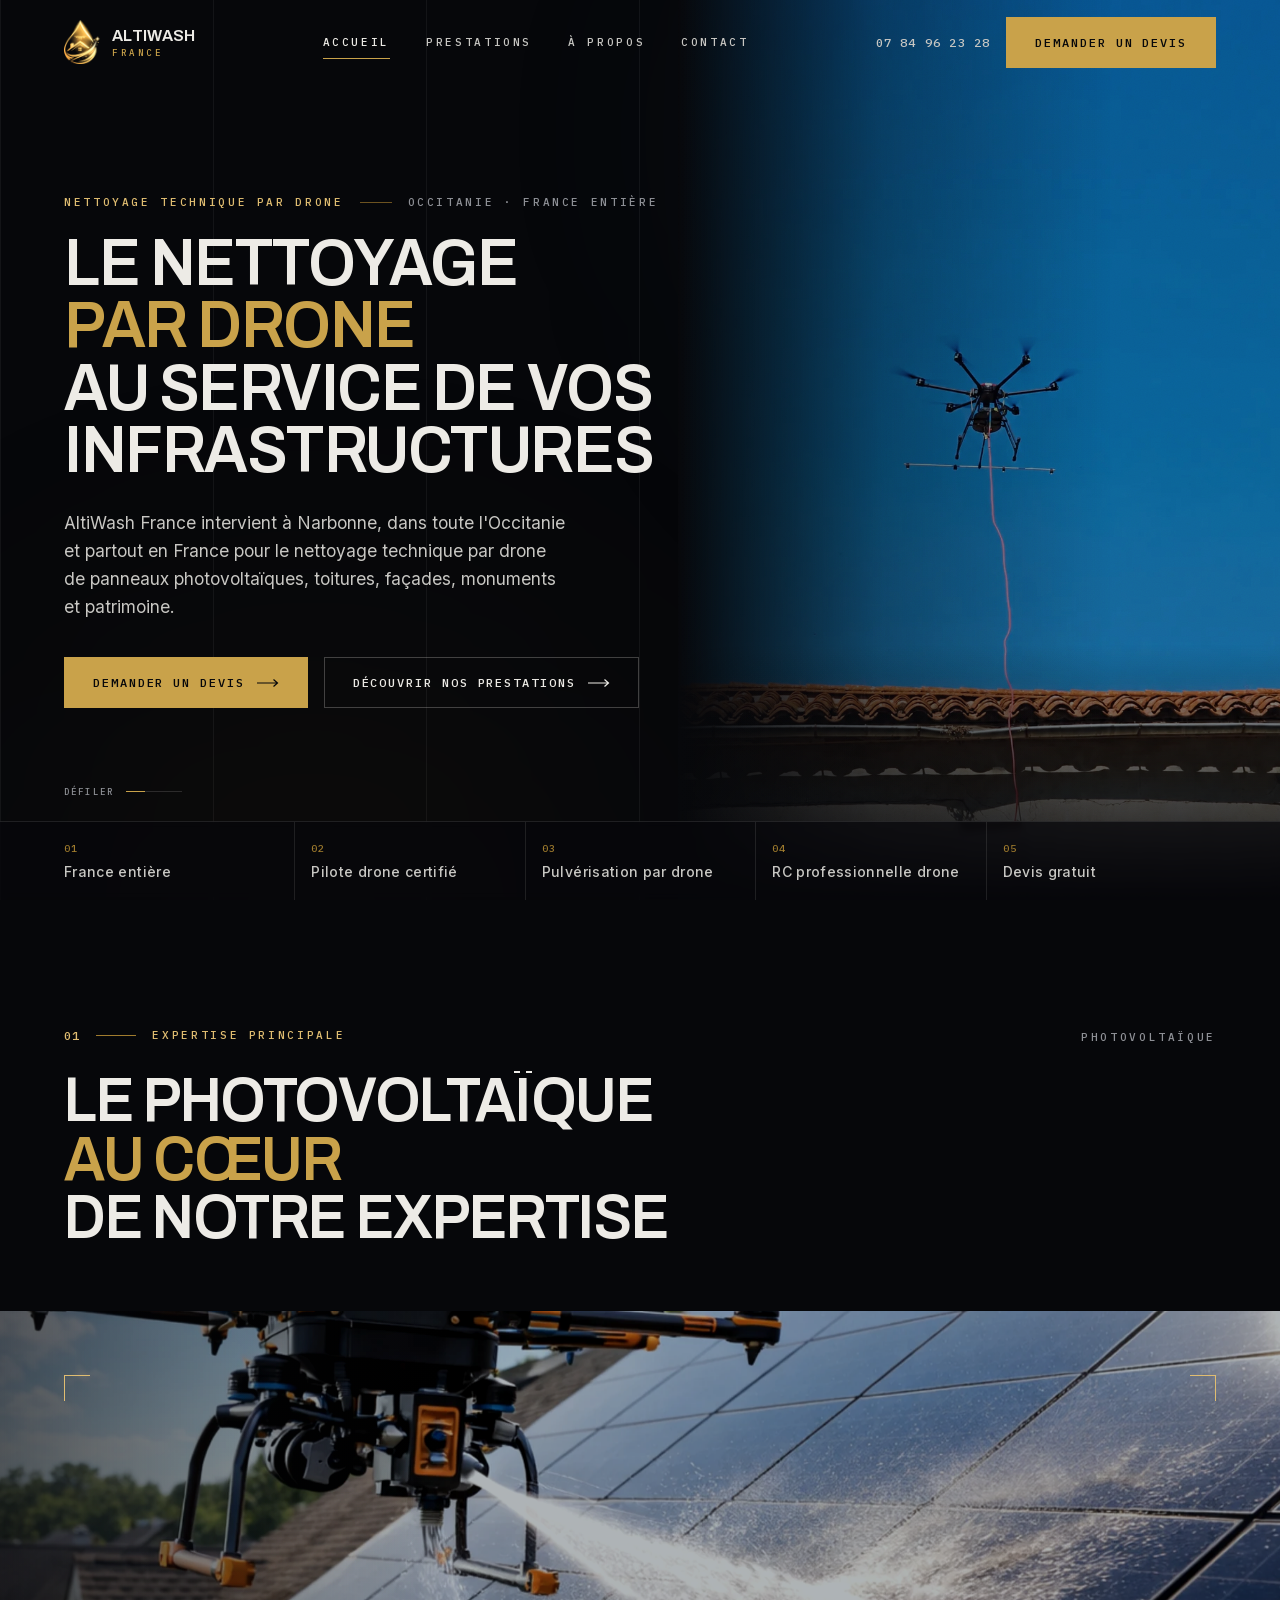
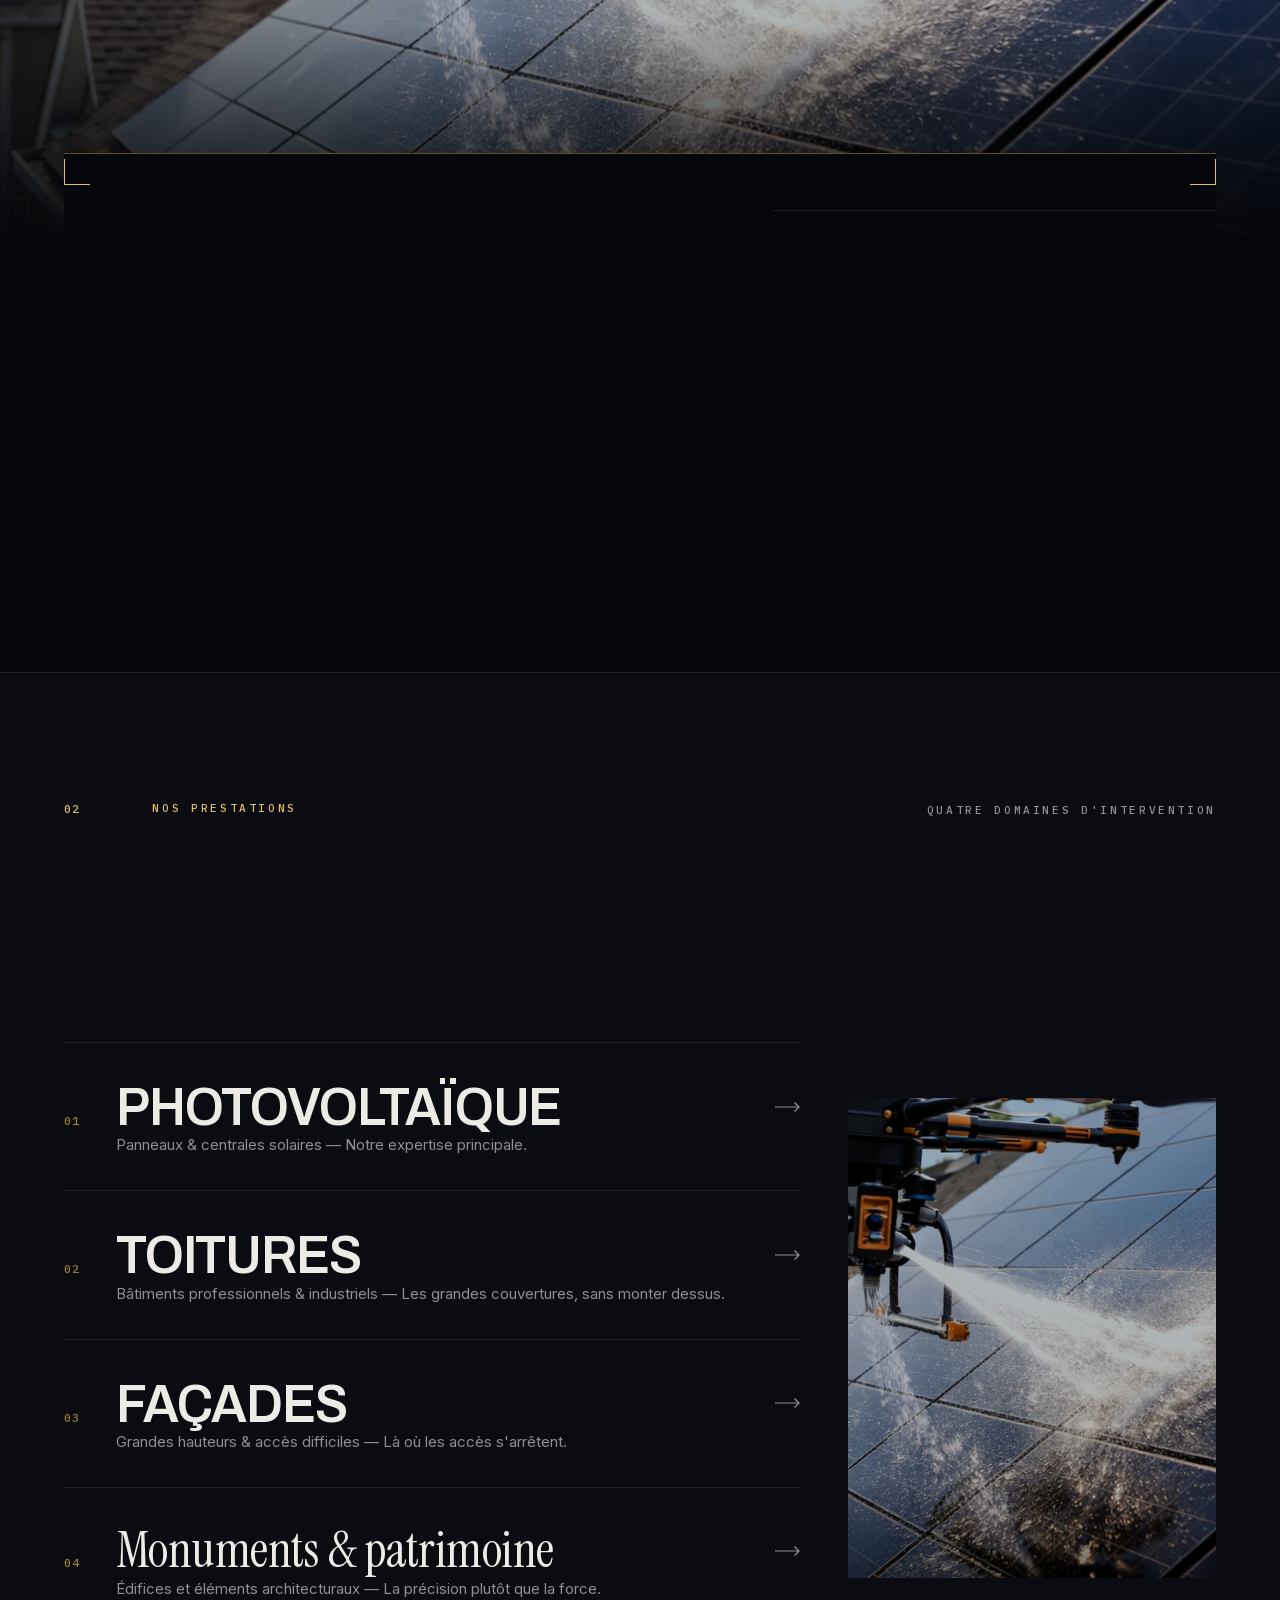
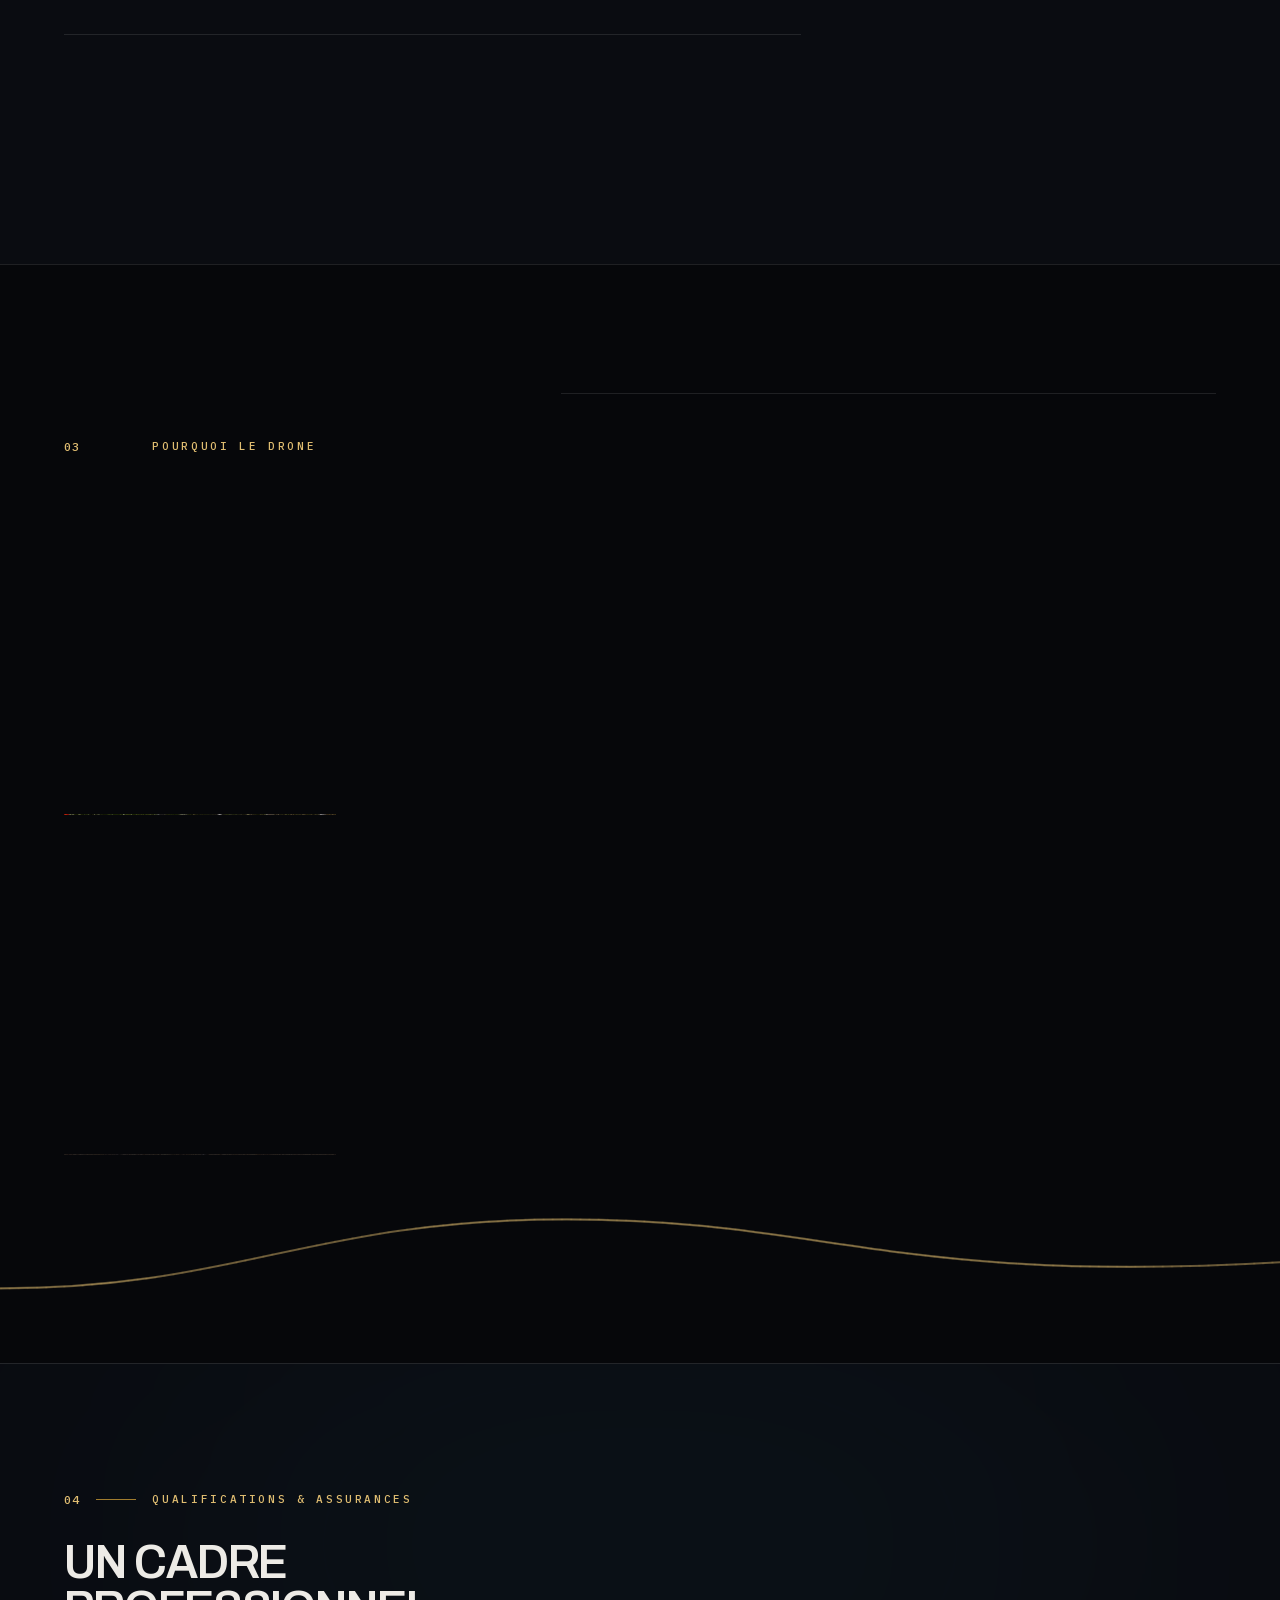
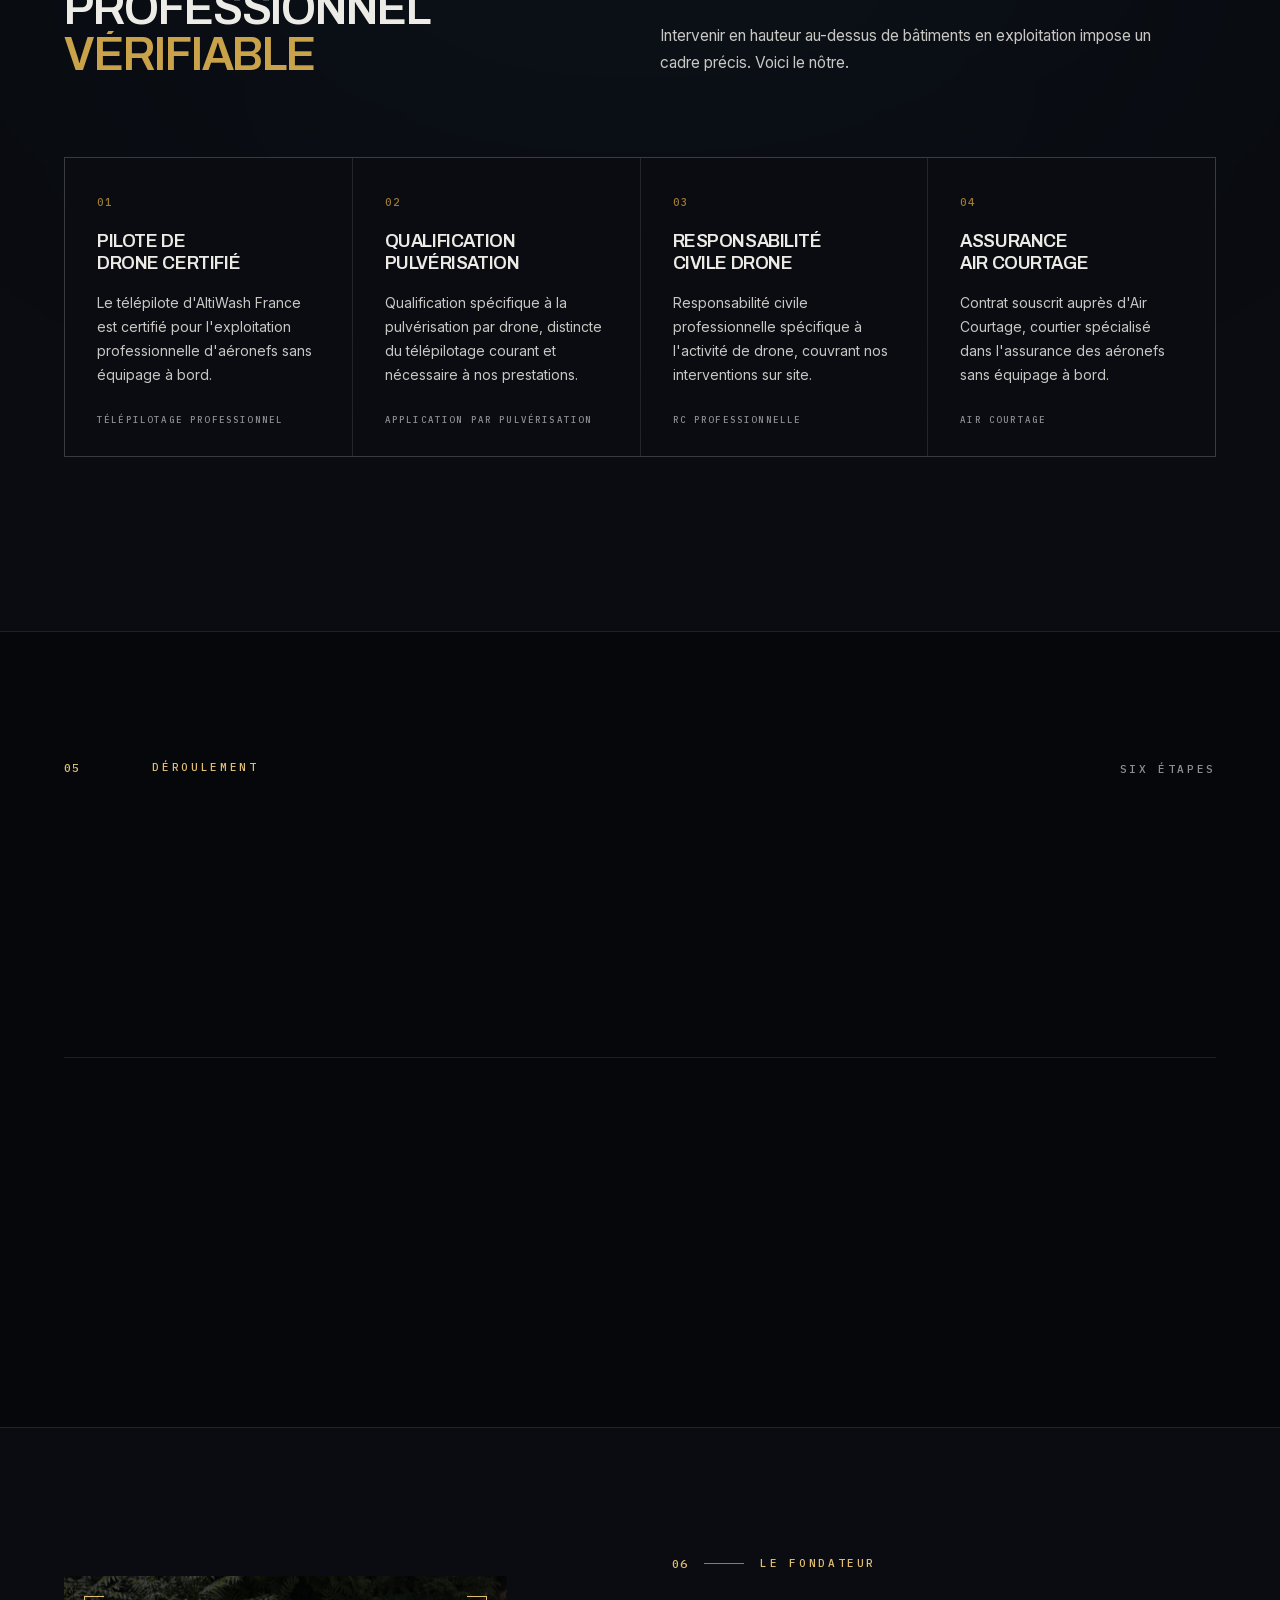
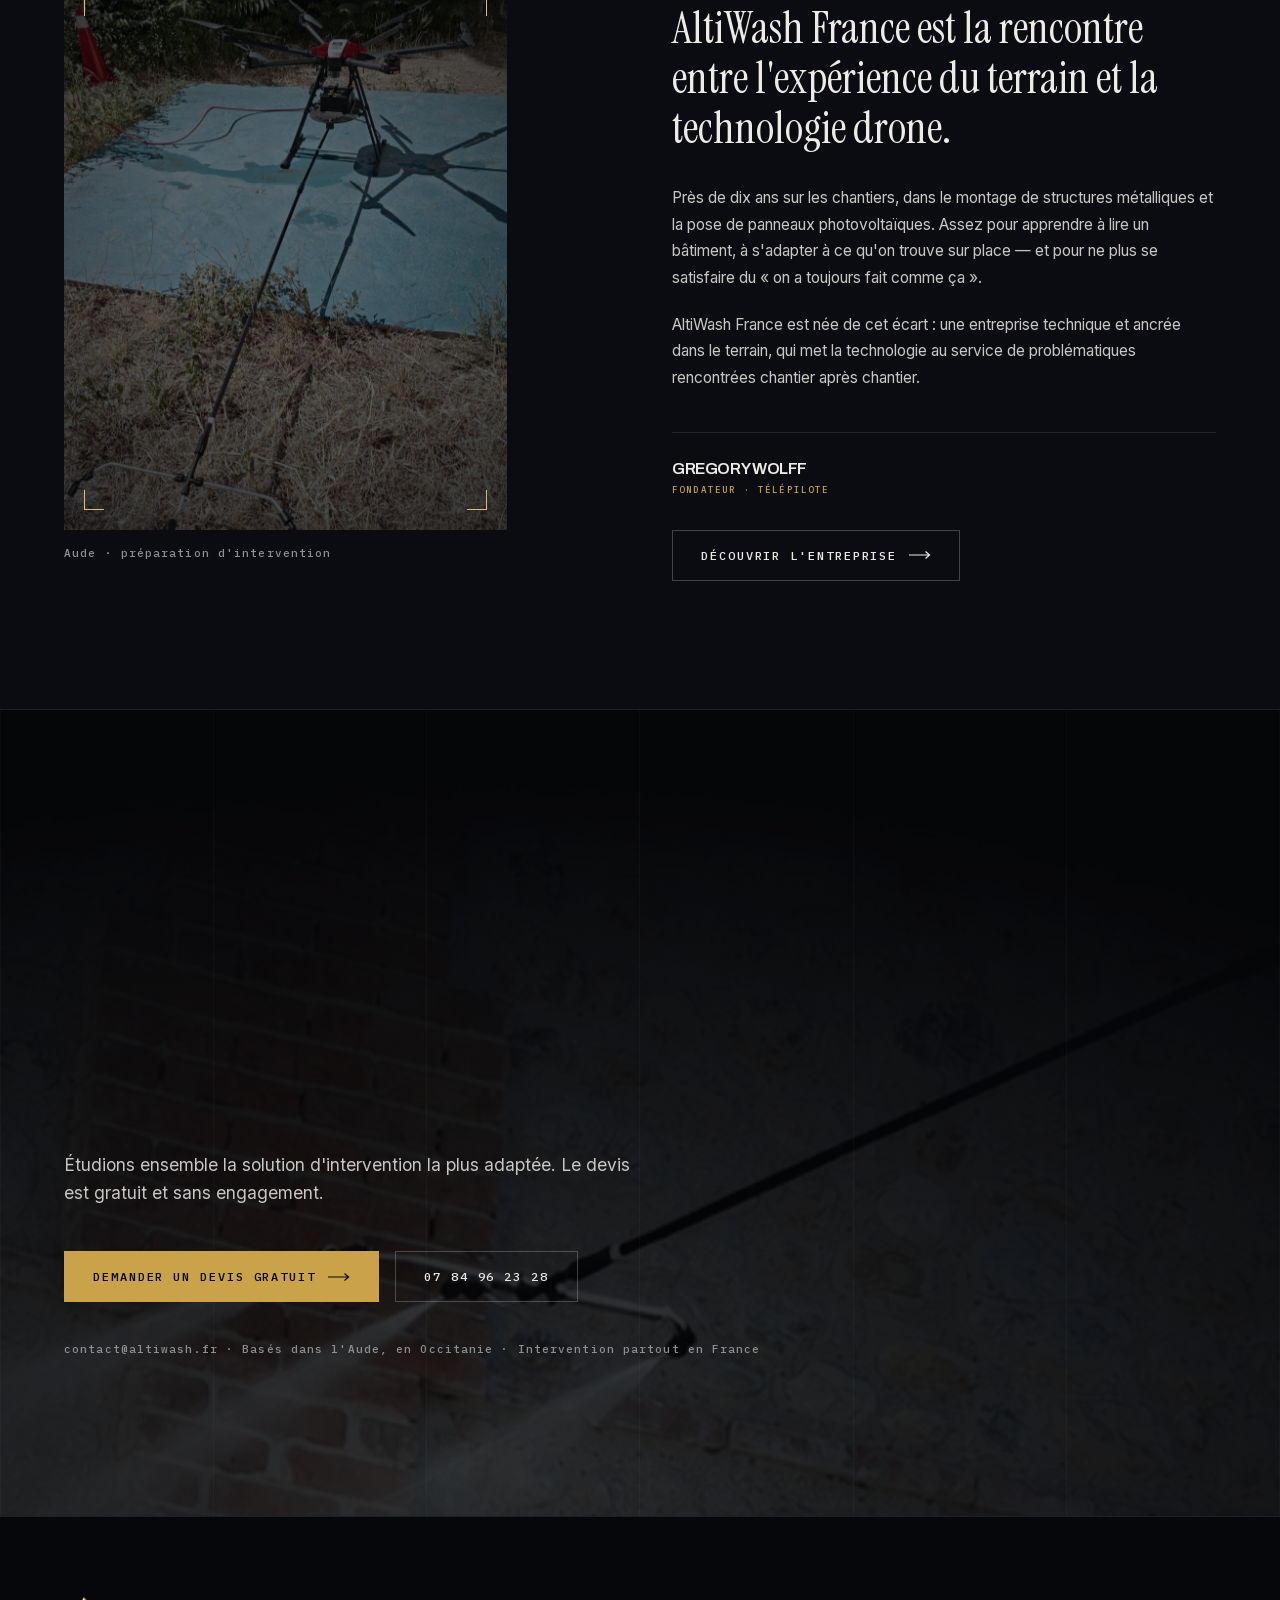
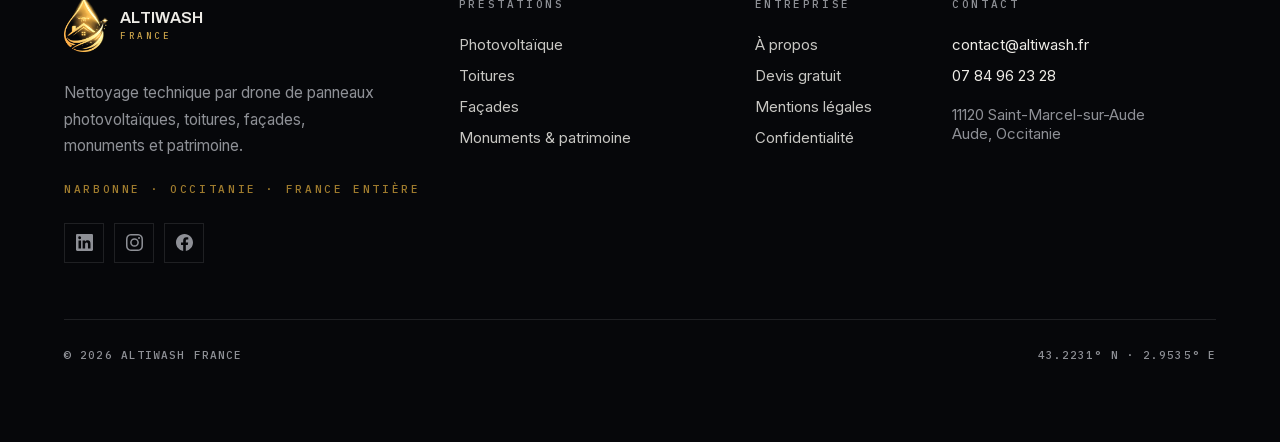
==== commit 880cd3b9: "Retours client : wording, animation hero et SEO Occitanie - Accueil : suppression de la trajectoire " ====
--- a/index.html
+++ b/index.html
@@ -3,8 +3,8 @@
 <head>
 <meta charset="utf-8">
 <meta name="viewport" content="width=device-width, initial-scale=1">
-<title>AltiWash France — Nettoyage technique par drone | Narbonne &amp; France entière</title>
-<meta name="description" content="AltiWash France réalise le nettoyage par drone de panneaux photovoltaïques, toitures, façades, monuments et patrimoine. Basés près de Narbonne, nous intervenons partout en France. Devis gratuit.">
+<title>AltiWash France — Nettoyage technique par drone | Occitanie, Narbonne &amp; France entière</title>
+<meta name="description" content="AltiWash France réalise le nettoyage par drone de panneaux photovoltaïques, toitures, façades, monuments et patrimoine en Occitanie. Basés dans l'Aude près de Narbonne, nous intervenons dans toute l'Occitanie et partout en France. Devis gratuit.">
 <meta name="keywords" content="nettoyage drone Narbonne, nettoyage par drone, nettoyage panneaux photovoltaïques par drone, nettoyage toiture par drone, nettoyage façade par drone, nettoyage patrimoine par drone">
 <meta name="author" content="ALTIWASH FRANCE">
 <meta name="theme-color" content="#06070a">
@@ -17,7 +17,7 @@
 <meta property="og:site_name" content="AltiWash France">
 <meta property="og:url" content="https://altiwash.fr/">
 <meta property="og:title" content="AltiWash France — Nettoyage technique par drone">
-<meta property="og:description" content="Nettoyage par drone de panneaux photovoltaïques, toitures, façades et patrimoine. Narbonne et France entière.">
+<meta property="og:description" content="Nettoyage par drone de panneaux photovoltaïques, toitures, façades et patrimoine. Occitanie, Narbonne et France entière.">
 <meta property="og:image" content="https://altiwash.fr/media/og-altiwash.jpg">
 <meta property="og:image:width" content="1200">
 <meta property="og:image:height" content="630">
@@ -80,7 +80,7 @@
   "url": "https://altiwash.fr",
   "logo": "https://altiwash.fr/media/logo-altiwash.png",
   "image": "https://altiwash.fr/media/og-altiwash.jpg",
-  "description": "Nettoyage technique par drone de panneaux photovoltaïques, toitures, façades, monuments et patrimoine.",
+  "description": "Nettoyage technique par drone de panneaux photovoltaïques, toitures, façades, monuments et patrimoine en Occitanie et partout en France.",
   "email": "contact@altiwash.fr",
   "telephone": "+33 7 84 96 23 28",
   "foundingDate": "2026-08-26",
@@ -96,7 +96,12 @@
     "addressCountry": "FR"
   },
   "geo": { "@type": "GeoCoordinates", "latitude": 43.2231, "longitude": 2.9535 },
-  "areaServed": { "@type": "Country", "name": "France" },
+  "areaServed": [
+    { "@type": "AdministrativeArea", "name": "Occitanie" },
+    { "@type": "AdministrativeArea", "name": "Aude" },
+    { "@type": "City", "name": "Narbonne" },
+    { "@type": "Country", "name": "France" }
+  ],
   "knowsAbout": [
     "Nettoyage par drone",
     "Nettoyage de panneaux photovoltaïques",
@@ -206,21 +211,11 @@
   </div>
 
   <div class="hero__photo cadre">
-    <img src="media/drone-toiture.webp" alt="Drone hexacoptère AltiWash en vol stationnaire au-dessus d'une toiture en tuiles, sous un ciel dégagé" fetchpriority="high" width="1200" height="1600">
+    <img src="media/drone-toiture.webp" alt="Drone hexacoptère AltiWash en vol de précision au-dessus d'une toiture en tuiles, sous un ciel dégagé" fetchpriority="high" width="1200" height="1600">
     <span class="hero__teinte" aria-hidden="true"></span>
     <span class="hero__degrade" aria-hidden="true"></span>
     <span class="hero__degrade-bas" aria-hidden="true"></span>
     <span class="grain" aria-hidden="true"></span>
-  </div>
-
-  <!-- Trajectoire de vol : elle se dessine au chargement, le drone
-       la parcourt. C'est le fil conducteur graphique du site. -->
-  <div class="trace trace--hero" data-autoplay="2.8" aria-hidden="true">
-    <svg viewBox="0 0 800 420" preserveAspectRatio="none">
-      <path class="trace__plan" d="M-10,405 C120,400 200,332 280,272 C360,212 372,100 424,46"/>
-      <path class="trace__vol" d="M-10,405 C120,400 200,332 280,272 C360,212 372,100 424,46"/>
-    </svg>
-    <span class="trace__drone"></span>
   </div>
 
   <div class="shell hero__contenu">
@@ -228,7 +223,7 @@
       <div class="hero__surtitre">
         <span class="label-tech t-gold-400">Nettoyage technique par drone</span>
         <span class="hero__surtitre-filet" aria-hidden="true"></span>
-        <span class="label-tech t-dim">Narbonne · France entière</span>
+        <span class="label-tech t-dim">Occitanie · France entière</span>
       </div>
 
       <h1 class="display hero__titre lignes" id="hero-titre">
@@ -239,8 +234,8 @@
       </h1>
 
       <p class="lede hero__lede">
-        AltiWash France intervient à Narbonne et partout en France pour le nettoyage technique
-        par drone de panneaux photovoltaïques, toitures, façades, monuments et patrimoine.
+        AltiWash France intervient à Narbonne, dans toute l'Occitanie et partout en France pour le
+        nettoyage technique par drone de panneaux photovoltaïques, toitures, façades, monuments et patrimoine.
       </p>
 
       <div class="hero__actions">
@@ -546,7 +541,7 @@
           <div class="avantage reveal">
             <span class="index-tech" style="font-size:.6875rem;color:var(--gold-600)">05</span>
             <dt class="display avantage__titre">France entière</dt>
-            <dd class="body-text avantage__texte">Basés dans l'Aude, près de Narbonne, nous nous déplaçons partout en France selon les projets.</dd>
+            <dd class="body-text avantage__texte">Basés dans l'Aude, près de Narbonne, nous couvrons toute l'Occitanie — Hérault, Gard, Pyrénées-Orientales, Haute-Garonne, Tarn — et nous nous déplaçons partout en France selon les projets.</dd>
           </div>
           <div class="avantage reveal">
             <span class="index-tech" style="font-size:.6875rem;color:var(--gold-600)">06</span>
@@ -605,7 +600,7 @@
         <span class="index-tech" style="font-size:.6875rem;color:var(--gold-600)">02</span>
         <h3 class="display qualification__titre">Qualification pulvérisation</h3>
         <p class="body-text qualification__texte">Qualification spécifique à la pulvérisation par drone, distincte du télépilotage courant et nécessaire à nos prestations.</p>
-        <p class="label-tech qualification__meta">Épandage aéroporté</p>
+        <p class="label-tech qualification__meta">Application par pulvérisation</p>
       </article>
       <article class="qualification">
         <span class="index-tech" style="font-size:.6875rem;color:var(--gold-600)">03</span>
@@ -782,7 +777,7 @@
       </div>
 
       <p class="index-tech reveal" style="margin-top:2.5rem;font-size:.6875rem;color:var(--paper-dim)">
-        contact@altiwash.fr · Basés dans l'Aude · Intervention partout en France
+        contact@altiwash.fr · Basés dans l'Aude, en Occitanie · Intervention partout en France
       </p>
     </div>
   </div>
@@ -806,7 +801,7 @@
           Nettoyage technique par drone de panneaux photovoltaïques, toitures, façades,
           monuments et patrimoine.
         </p>
-        <p class="label-tech t-gold-600" style="margin-top:1.5rem">Narbonne · France entière</p>
+        <p class="label-tech t-gold-600" style="margin-top:1.5rem">Narbonne · Occitanie · France entière</p>
 
         <!-- Réseaux sociaux. Icônes intégrées au HTML : aucun appel
              à un service extérieur, donc aucun traçage du visiteur. -->
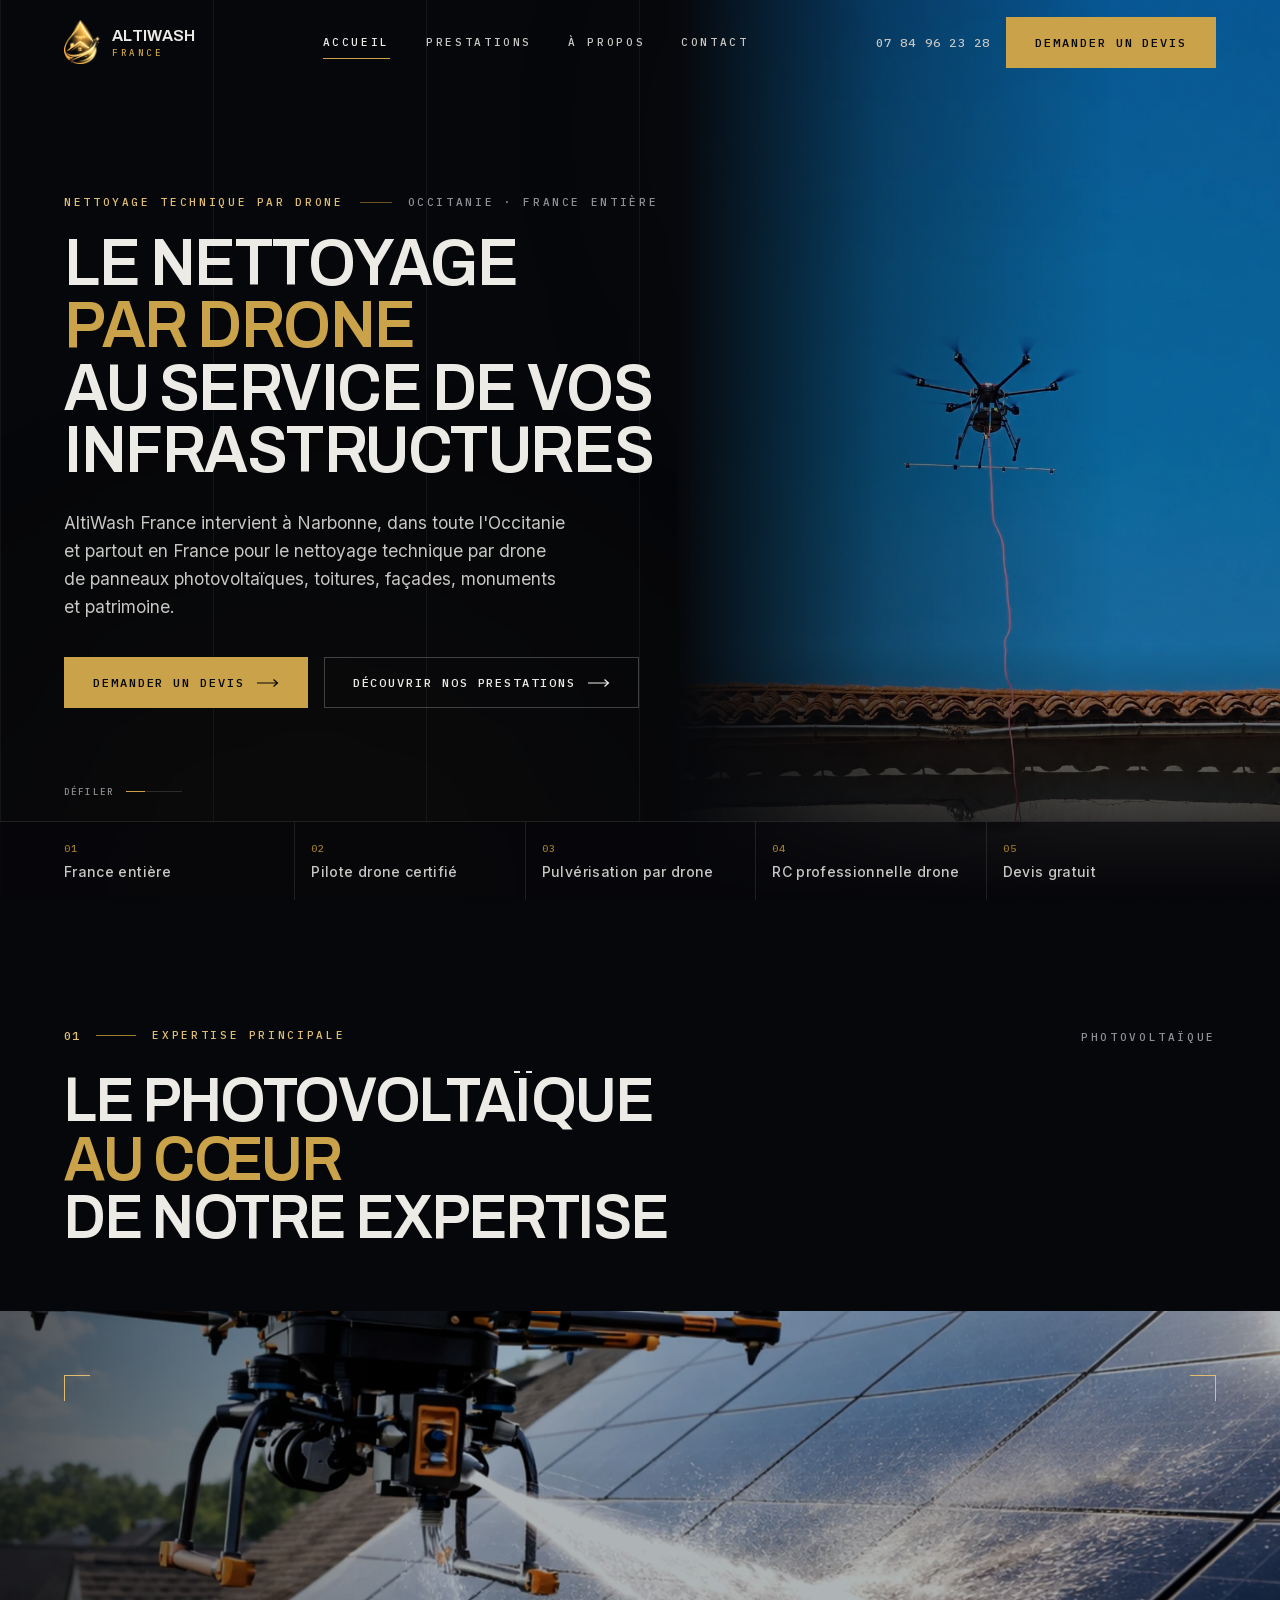
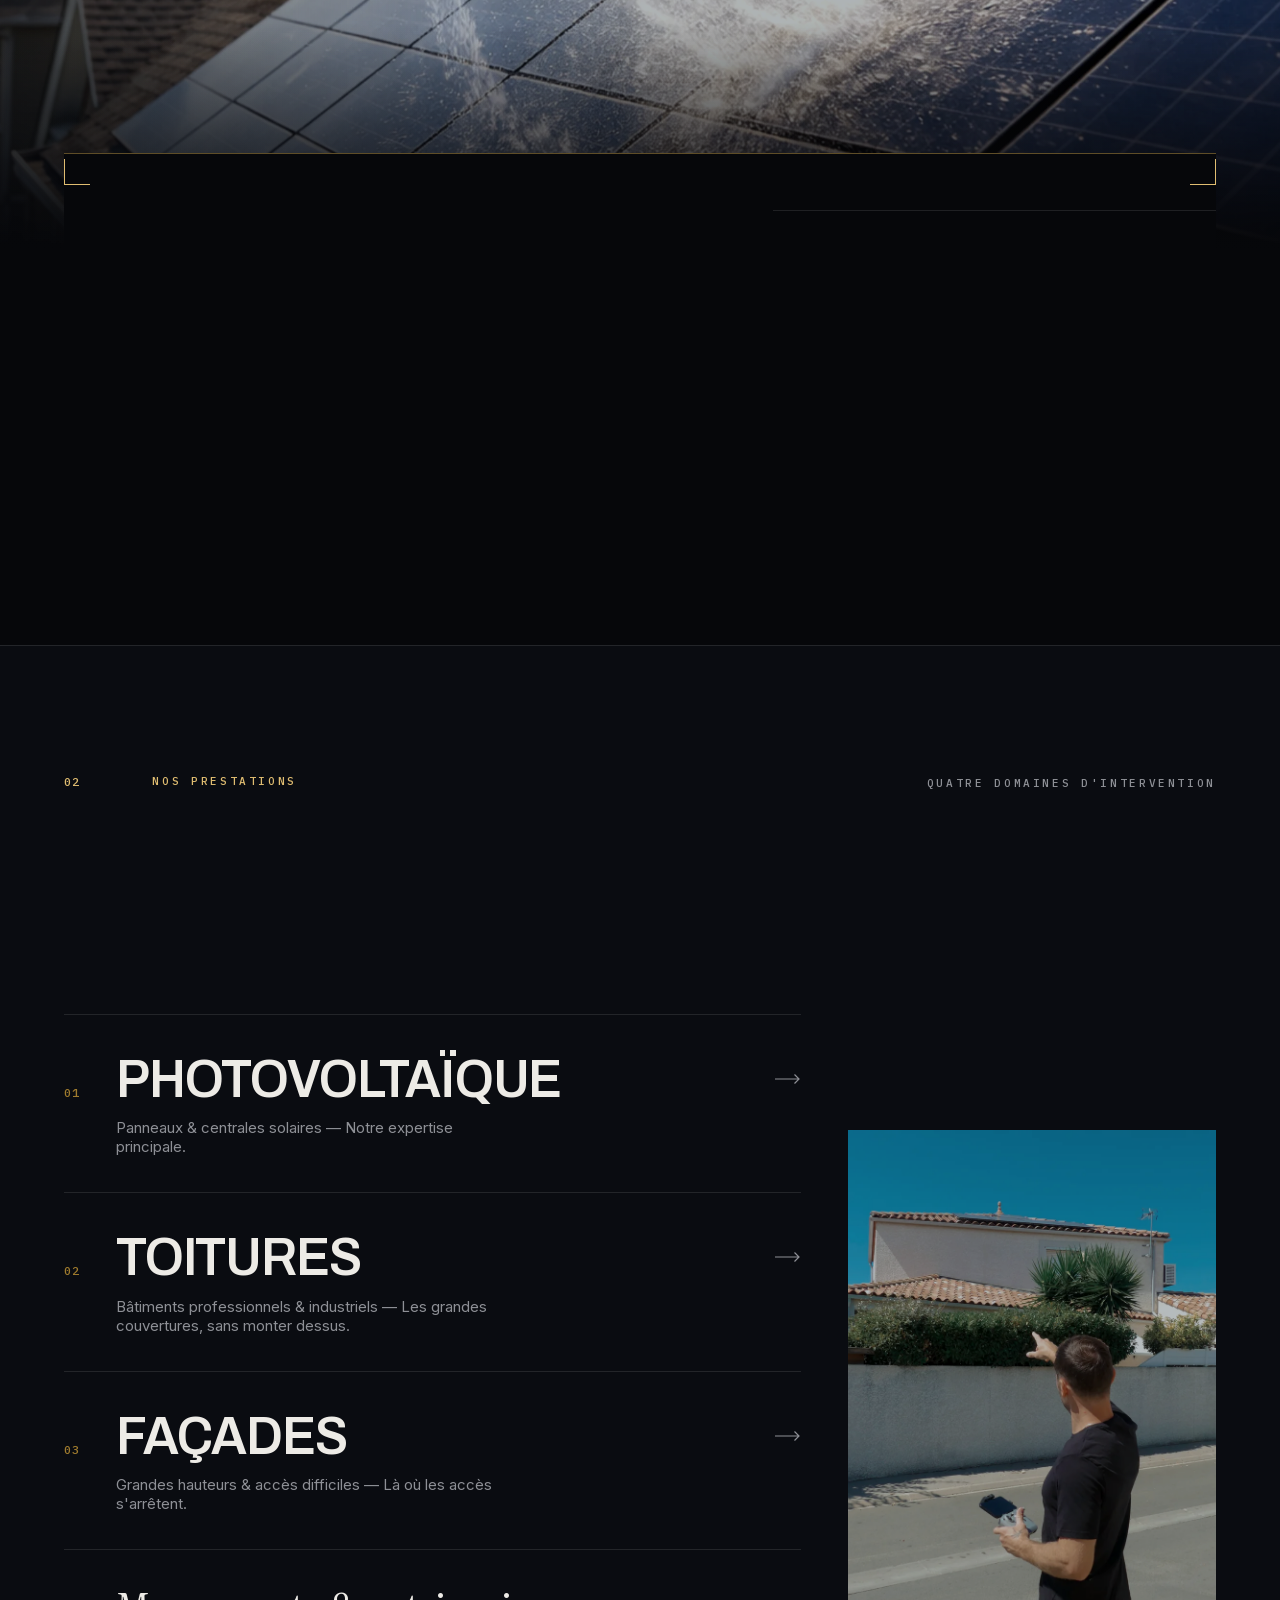
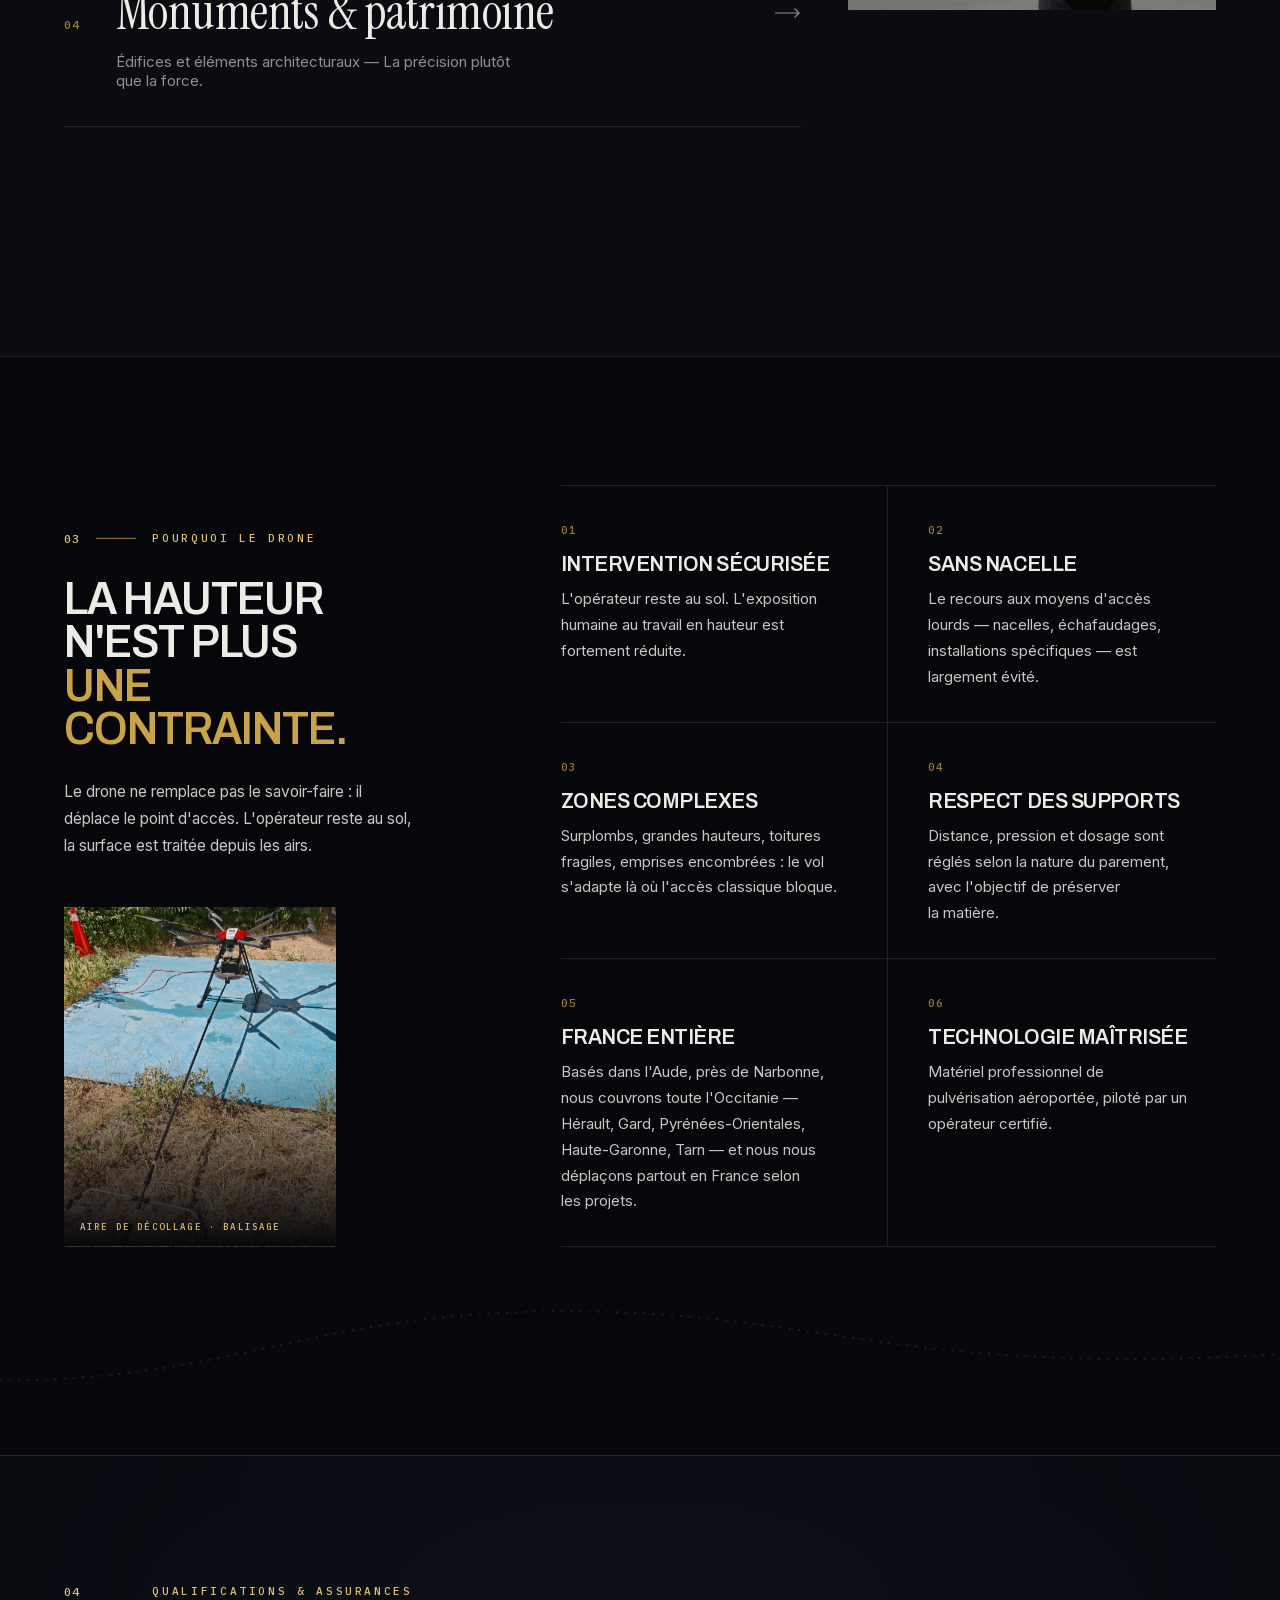
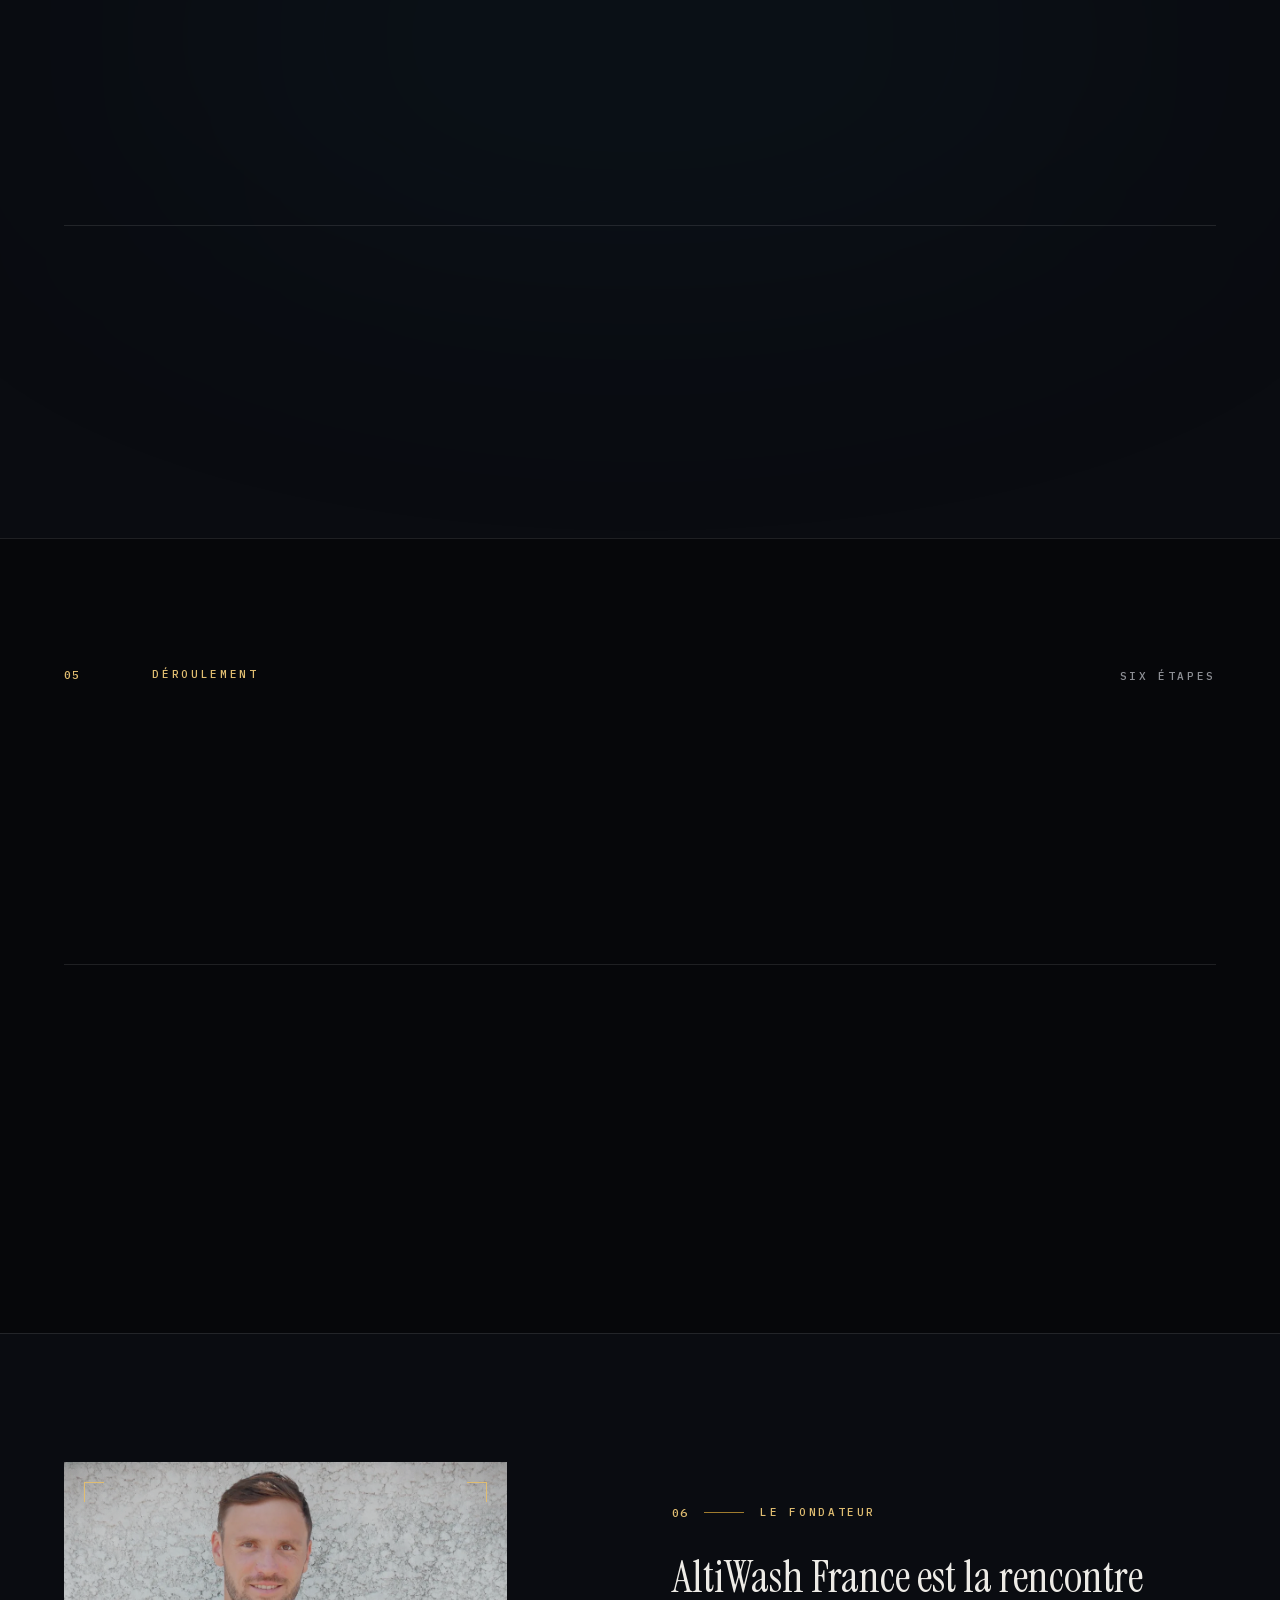
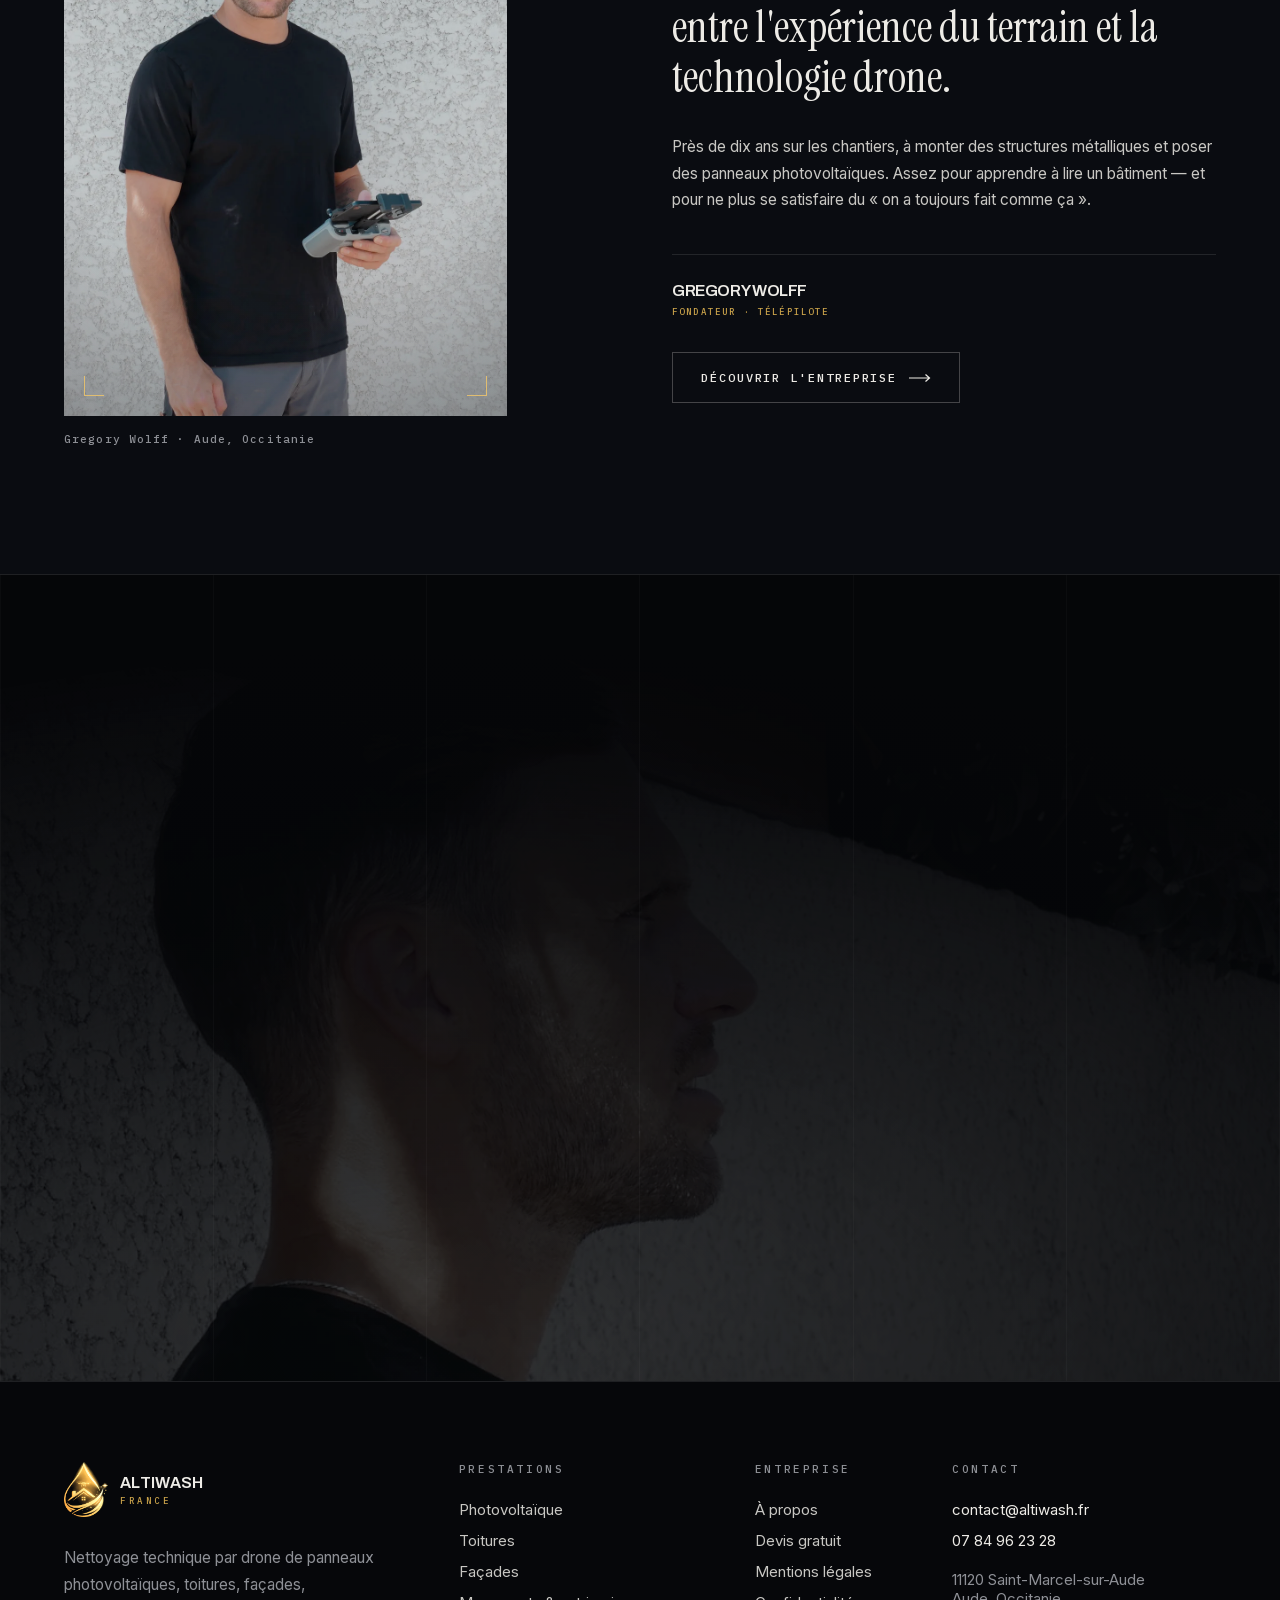
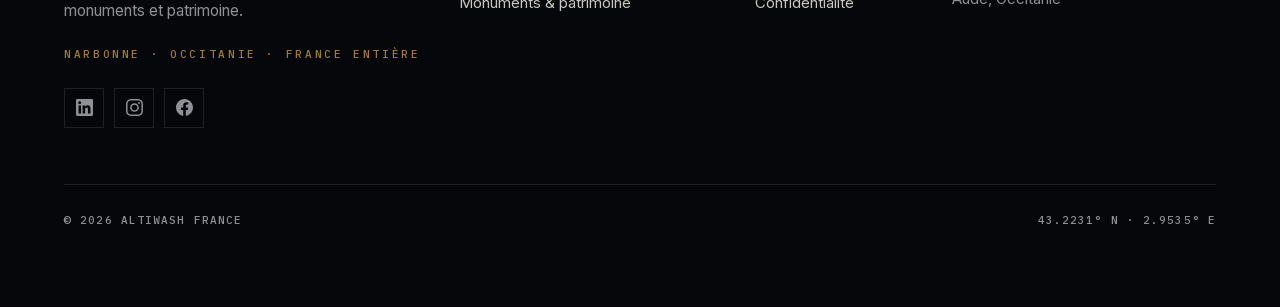
==== commit 227a2a27: "v2" ====
--- a/index.html
+++ b/index.html
@@ -321,15 +321,13 @@
       <div class="pv__grille">
         <div class="pv__texte">
           <p class="lede reveal">
-            Poussières, pollens, dépôts calcaires, salissures organiques : une installation
-            photovoltaïque s'encrasse en continu. Sur les grandes toitures et les centrales au
-            sol, l'entretien se heurte vite aux contraintes d'accès, à la fragilité des modules
-            et à la sécurité des intervenants.
+            Poussières, pollens, dépôts calcaires : une installation photovoltaïque
+            s'encrasse en continu, et l'entretien se heurte vite à l'accès et à la
+            fragilité des modules.
           </p>
           <p class="body-text reveal" style="margin-top:1.5rem">
-            Le drone survole l'installation et traite les modules depuis les airs, sans
-            circulation sur la couverture ni charge ponctuelle sur la structure. La
-            pulvérisation est dosée et dirigée, module par module, rangée par rangée.
+            Le drone traite les modules depuis les airs : aucune circulation sur la
+            couverture, une pulvérisation dosée et dirigée, rangée par rangée.
           </p>
           <div class="reveal" style="margin-top:2.5rem">
             <a class="btn btn--ghost" href="prestations.html#photovoltaique">
@@ -379,7 +377,7 @@
       <!-- Aperçu appelé au survol de chaque ligne. -->
       <div class="index-prestations__apercu" aria-hidden="true">
         <div class="cadre">
-          <img class="photo-grade" src="media/photovoltaique.webp" alt="" loading="lazy" width="800" height="1000">
+          <img class="photo-portrait" src="media/lecture-toiture-photovoltaique.webp" alt="" loading="lazy" width="800" height="1000">
           <span class="cadre__voile" style="background:rgba(8,32,47,.25);mix-blend-mode:multiply"></span>
           <span class="reticule" style="--taille-reticule:18px"><span></span><span></span><span></span><span></span></span>
         </div>
@@ -589,35 +587,33 @@
       </div>
     </div>
 
-    <div class="qualifications__grille reveal-groupe">
-      <article class="qualification">
-        <span class="index-tech" style="font-size:.6875rem;color:var(--gold-600)">01</span>
-        <h3 class="display qualification__titre">Pilote de drone certifié</h3>
-        <p class="body-text qualification__texte">Le télépilote d'AltiWash France est certifié pour l'exploitation professionnelle d'aéronefs sans équipage à bord.</p>
-        <p class="label-tech qualification__meta">Télépilotage professionnel</p>
-      </article>
-      <article class="qualification">
-        <span class="index-tech" style="font-size:.6875rem;color:var(--gold-600)">02</span>
-        <h3 class="display qualification__titre">Qualification pulvérisation</h3>
-        <p class="body-text qualification__texte">Qualification spécifique à la pulvérisation par drone, distincte du télépilotage courant et nécessaire à nos prestations.</p>
-        <p class="label-tech qualification__meta">Application par pulvérisation</p>
-      </article>
-      <article class="qualification">
-        <span class="index-tech" style="font-size:.6875rem;color:var(--gold-600)">03</span>
-        <h3 class="display qualification__titre">Responsabilité civile drone</h3>
-        <p class="body-text qualification__texte">Responsabilité civile professionnelle spécifique à l'activité de drone, couvrant nos interventions sur site.</p>
-        <p class="label-tech qualification__meta">RC professionnelle</p>
-      </article>
-      <article class="qualification">
-        <span class="index-tech" style="font-size:.6875rem;color:var(--gold-600)">04</span>
-        <h3 class="display qualification__titre">Assurance Air Courtage</h3>
-        <p class="body-text qualification__texte">Contrat souscrit auprès d'Air Courtage, courtier spécialisé dans l'assurance des aéronefs sans équipage à bord.</p>
-        <p class="label-tech qualification__meta">Air Courtage</p>
-      </article>
-    </div>
+    <ul class="garanties reveal-groupe">
+      <li class="garantie">
+        <span class="index-tech garantie__num">01</span>
+        <span class="display garantie__titre">Télépilote certifié</span>
+        <span class="label-tech garantie__meta">Exploitation professionnelle</span>
+      </li>
+      <li class="garantie">
+        <span class="index-tech garantie__num">02</span>
+        <span class="display garantie__titre">Qualification pulvérisation</span>
+        <span class="label-tech garantie__meta">Application par pulvérisation</span>
+      </li>
+      <li class="garantie">
+        <span class="index-tech garantie__num">03</span>
+        <span class="display garantie__titre">Responsabilité civile drone</span>
+        <span class="label-tech garantie__meta">RC professionnelle</span>
+      </li>
+      <li class="garantie">
+        <span class="index-tech garantie__num">04</span>
+        <span class="display garantie__titre">Assurance Air Courtage</span>
+        <span class="label-tech garantie__meta">Courtier spécialisé drone</span>
+      </li>
+    </ul>
 
     <p class="index-tech reveal" style="margin-top:2rem;font-size:.6875rem;color:var(--paper-dim)">
-      Attestations et justificatifs transmis sur demande, avant toute intervention.
+      Attestations transmises sur demande, avant toute intervention.
+      <span aria-hidden="true" style="color:var(--gold-600);padding-inline:.5rem">·</span>
+      <a class="lien-souligne" href="a-propos.html" style="color:var(--paper-soft)">Le détail du cadre</a>
     </p>
   </div>
 </section>
@@ -685,14 +681,14 @@
   <div class="shell">
     <div class="fondateur__grille">
       <div class="fondateur__photo-col">
-        <div class="volet fondateur__photo cadre">
-          <span class="parallaxe" data-parallaxe="28"><img class="photo-field" src="media/drone-terrain.webp" alt="Préparation d'une intervention AltiWash : drone de pulvérisation, aire de décollage et balisage de chantier" loading="lazy" width="900" height="1125"></span>
+        <div class="volet fondateur__photo cadre cadre--portrait">
+          <img class="photo-portrait" src="media/gregory-wolff-fondateur-altiwash.webp" alt="Gregory Wolff, fondateur et télépilote d'AltiWash France, radiocommande de drone en main" loading="lazy" width="1000" height="1250">
           <span class="cadre__voile cadre__voile--teinte" aria-hidden="true"></span>
           <span class="cadre__voile cadre__voile--vignettage" aria-hidden="true"></span>
           <span class="reticule reticule--marge" aria-hidden="true"><span></span><span></span><span></span><span></span></span>
         </div>
         <p class="index-tech" style="margin-top:1rem;font-size:.6875rem;color:var(--paper-dim)">
-          Aude · préparation d'intervention
+          Gregory Wolff · Aude, Occitanie
         </p>
       </div>
 
@@ -708,16 +704,9 @@
         </h2>
 
         <p class="body-text reveal" style="margin-top:2rem">
-          Près de dix ans sur les chantiers, dans le montage de structures métalliques et la
-          pose de panneaux photovoltaïques. Assez pour apprendre à lire un bâtiment, à
-          s'adapter à ce qu'on trouve sur place — et pour ne plus se satisfaire du « on a
-          toujours fait comme ça ».
-        </p>
-
-        <p class="body-text reveal" style="margin-top:1.25rem">
-          AltiWash France est née de cet écart : une entreprise technique et ancrée dans le
-          terrain, qui met la technologie au service de problématiques rencontrées chantier
-          après chantier.
+          Près de dix ans sur les chantiers, à monter des structures métalliques et poser
+          des panneaux photovoltaïques. Assez pour apprendre à lire un bâtiment — et pour
+          ne plus se satisfaire du « on a toujours fait comme ça ».
         </p>
 
         <div class="fondateur__signature reveal">
@@ -742,7 +731,7 @@
 <section class="cta-final" aria-labelledby="cta-final-titre">
   <div class="cta-final__fond" aria-hidden="true">
     <div class="cadre">
-      <span class="parallaxe" data-parallaxe="46"><img class="photo-grade-deep" src="media/facade-detail.webp" alt="" loading="lazy" width="1600" height="1000"></span>
+      <span class="parallaxe" data-parallaxe="46"><img class="photo-grade-deep" src="media/bandeau-greg-devis.webp" alt="" loading="lazy" width="1600" height="1000"></span>
     </div>
     <div class="cta-final__assombri"></div>
     <div class="cta-final__vignettage"></div>
--- a/css/style.css
+++ b/css/style.css
@@ -401,7 +401,9 @@
    vue partagent le même rendu. */
 .photo-grade { filter: saturate(0.82) contrast(1.06) brightness(0.9); }
 .photo-grade-deep { filter: saturate(0.62) contrast(1.08) brightness(0.78); }
-.photo-field { filter: saturate(0.5) contrast(1.12) brightness(0.72) hue-rotate(-6deg); }
+/* Les portraits reçoivent un étalonnage plus doux : la peau doit
+   rester lisible, sans sortir du registre désaturé du site. */
+.photo-portrait { filter: saturate(0.86) contrast(1.04) brightness(0.94); }
 
 /* Cadre photographique : l'image remplit et recadre son conteneur. */
 .cadre {
@@ -1322,8 +1324,12 @@
   .index-prestations__liste.a-survol .prestation-lien:focus-visible { opacity: 1; }
 }
 
-/* Vignette intégrée sur petits écrans, faute de survol. */
+/* Vignette intégrée sur petits écrans, faute de survol.
+   Le conteneur est un <span> : sans `display: block`, il reste en
+   ligne et n'applique ni `width` ni `aspect-ratio` — la vignette
+   se réduit alors à une hauteur nulle et l'image disparaît. */
 .prestation-lien__vignette {
+  display: block;
   position: relative;
   margin-bottom: 1.25rem;
   aspect-ratio: 16 / 10;
@@ -1383,6 +1389,10 @@
   color: var(--gold-400);
 }
 .prestation-lien__desc {
+  /* <span> dans un parent en bloc : sans `display: block`, la marge
+     haute et la largeur maximale sont ignorées, et le retrait ne
+     s'applique qu'à la première ligne. */
+  display: block;
   margin-top: 0.75rem;
   max-width: 28rem;
   padding-left: 2.75rem;
@@ -1655,6 +1665,20 @@
 .fondateur__photo .cadre__voile--vignettage {
   background: radial-gradient(120% 90% at 50% 45%, transparent 20%, rgba(6, 7, 10, 0.72) 100%);
 }
+/* Un visage supporte mal le voile prévu pour les vues de chantier :
+   on l'allège dès que le cadre est marqué comme portrait. */
+/* Les photographies de Gregory sont cadrées serré : il reste 0 à 3 %
+   au-dessus du crâne. Le débord de 8 % du plan parallaxe et le
+   scale(1.1) du volet suffisent donc à décapiter le sujet. Sur un
+   portrait, l'image s'affiche à l'échelle 1, sans débord : le volet
+   conserve son rideau, il perd seulement son zoom. */
+.cadre--portrait .parallaxe { inset: 0; transform: none !important; }
+.cadre--portrait.volet img,
+.cadre--portrait .volet img { transform: none; }
+.cadre--portrait .cadre__voile--teinte { background: rgba(8, 32, 47, 0.16); }
+.cadre--portrait .cadre__voile--vignettage {
+  background: radial-gradient(125% 95% at 50% 38%, transparent 42%, rgba(6, 7, 10, 0.5) 100%);
+}
 .fondateur__citation {
   margin-top: 2rem;
   font-family: var(--ff-serif);
@@ -1719,6 +1743,49 @@
 }
 @media (min-width: 640px) {
   .cta-final__actions { flex-direction: row; align-items: center; }
+}
+
+/* ── Bandeau de garanties ──
+   La page À propos détaille le cadre réglementaire ; l'accueil n'en
+   garde que les intitulés, alignés sur une seule rangée. */
+.garanties {
+  margin-top: 3.5rem;
+  display: grid;
+  gap: 0;
+  border-top: 1px solid var(--line);
+}
+@media (min-width: 720px) {
+  .garanties { grid-template-columns: repeat(2, 1fr); }
+}
+@media (min-width: 1024px) {
+  .garanties { grid-template-columns: repeat(4, 1fr); }
+}
+.garantie {
+  display: flex;
+  flex-direction: column;
+  gap: 0.5rem;
+  border-bottom: 1px solid var(--line);
+  padding: 1.75rem 1.5rem 1.75rem 0;
+}
+@media (min-width: 720px) {
+  .garantie { border-right: 1px solid var(--line); }
+  .garantie:nth-child(2n) { border-right: 0; }
+}
+@media (min-width: 1024px) {
+  .garantie { border-right: 1px solid var(--line); padding-left: 1.5rem; }
+  .garantie:first-child { padding-left: 0; }
+  .garantie:nth-child(2n) { border-right: 1px solid var(--line); }
+  .garantie:last-child { border-right: 0; }
+}
+.garantie__num { font-size: 0.6875rem; color: var(--gold-600); }
+.garantie__titre {
+  font-size: 1.0625rem;
+  line-height: 1.25;
+  color: var(--paper);
+}
+.garantie__meta {
+  font-size: 0.5625rem;
+  color: var(--paper-dim);
 }
 
 /* ══════════════════════════════════════════════════════════════
@@ -1956,6 +2023,32 @@
 }
 .hors-catalogue .btn { flex-shrink: 0; }
 
+/* ── Bandeau « qui intervient » ──
+   Un portrait en 4/5 face au texte : la prestation reste technique,
+   mais le visiteur voit qui se déplacera sur son site. */
+.telepilote__grille {
+  display: grid;
+  align-items: center;
+  gap: 3rem;
+}
+@media (min-width: 1024px) {
+  .telepilote__grille {
+    grid-template-columns: repeat(12, 1fr);
+    gap: 4rem;
+  }
+  .telepilote__photo-col { grid-column: span 4; }
+  .telepilote__texte { grid-column: 6 / span 7; }
+}
+.telepilote__photo {
+  position: relative;
+  aspect-ratio: 4 / 5;
+  width: 100%;
+}
+.telepilote__photo .cadre__voile--teinte {
+  background: rgba(8, 32, 47, 0.18);
+  mix-blend-mode: multiply;
+}
+
 /* ══════════════════════════════════════════════════════════════
    11. PAGE À PROPOS
    ══════════════════════════════════════════════════════════════ */
@@ -2080,9 +2173,57 @@
   color: var(--paper-soft);
 }
 
+/* ── Planches de terrain ──
+   Trois prises de vue en 4/5, alignées comme une planche contact.
+   Sur écran large, la seconde est décalée vers le bas : le regard
+   descend au lieu de balayer une rangée trop régulière. */
+.terrain__grille {
+  margin-top: 3.5rem;
+  display: grid;
+  gap: 1.5rem;
+}
+@media (min-width: 640px) {
+  .terrain__grille { grid-template-columns: repeat(3, 1fr); gap: 1.25rem; }
+}
+@media (min-width: 1024px) {
+  .terrain__grille { gap: 2rem; }
+  .terrain__planche:nth-child(2) { margin-top: 3.5rem; }
+  .terrain__planche:nth-child(3) { margin-top: 1.25rem; }
+}
+.terrain__photo {
+  position: relative;
+  aspect-ratio: 4 / 5;
+  width: 100%;
+}
+.terrain__photo .cadre__voile--teinte {
+  background: rgba(8, 32, 47, 0.2);
+  mix-blend-mode: multiply;
+}
+.terrain__legende {
+  margin-top: 0.875rem;
+  display: flex;
+  align-items: baseline;
+  gap: 0.625rem;
+  font-size: 0.6875rem;
+  color: var(--paper-dim);
+}
+.terrain__legende .index-tech { color: var(--gold-600); }
+
 /* ══════════════════════════════════════════════════════════════
    12. PAGE CONTACT ET FORMULAIRE
    ══════════════════════════════════════════════════════════════ */
+
+/* Portrait en tête de colonne : la demande de devis est adressée
+   à quelqu'un, pas à un formulaire anonyme. */
+.contact__portrait {
+  position: relative;
+  aspect-ratio: 4 / 5;
+  width: 100%;
+}
+.contact__portrait .cadre__voile--teinte {
+  background: rgba(8, 32, 47, 0.18);
+  mix-blend-mode: multiply;
+}
 
 .contact__grille {
   display: grid;
@@ -2107,8 +2248,8 @@
   border-top-width: 1px;
   padding-top: 1.75rem;
 }
-.contact__bloc:first-child {
-  margin-top: 0;
+.contact__bloc:first-of-type {
+  margin-top: 2.5rem;
   border-top: 1px solid rgba(109, 83, 32, 0.6);
 }
 .contact__coordonnees {
@@ -2541,6 +2682,29 @@
 .page-404__plan a { color: var(--paper-soft); }
 
 /* ══════════════════════════════════════════════════════════════
+   14 bis. TABLETTE
+   ──────────────────────────────────────────────────────────────
+   Entre 640 et 1024 px, les grilles à douze colonnes ne sont pas
+   encore actives : les médias verticaux passent pleine largeur et
+   atteignent 960 px de haut sur une tablette, ce qui repousse le
+   texte hors de l'écran. On les plafonne, sans toucher au mobile
+   où la pleine largeur reste la bonne réponse.
+   ══════════════════════════════════════════════════════════════ */
+
+@media (min-width: 640px) and (max-width: 1023.98px) {
+  .prestation__media,
+  .recit__media,
+  .fondateur__photo-col,
+  .telepilote__photo-col,
+  .avantages__photo,
+  .contact__portrait {
+    max-width: 25rem;
+  }
+  .prestation__photo-detail { max-width: 30rem; }
+  .page-hero__photo { width: 76%; }
+}
+
+/* ══════════════════════════════════════════════════════════════
    15. MOUVEMENT
    ──────────────────────────────────────────────────────────────
    Le mouvement du site emprunte son vocabulaire au vol et à la
@@ -2918,21 +3082,8 @@
 /* Le tracé du hero se superpose à la photographie, en bas à droite.
    Réservé aux grands écrans : ailleurs, la photo occupe toute la
    largeur et le tracé deviendrait illisible. */
-.trace--hero {
-  display: none;
-}
-@media (min-width: 1024px) {
-  .trace--hero {
-    display: block;
-    position: absolute;
-    right: 0;
-    bottom: 18%;
-    z-index: -5;
-    margin-top: 0;
-    width: 46%;
-    height: 42vh;
+@media (min-width: 1024px) {
   }
-}
 
 /* ══════════════════════════════════════════════════════════════
    Parallaxe
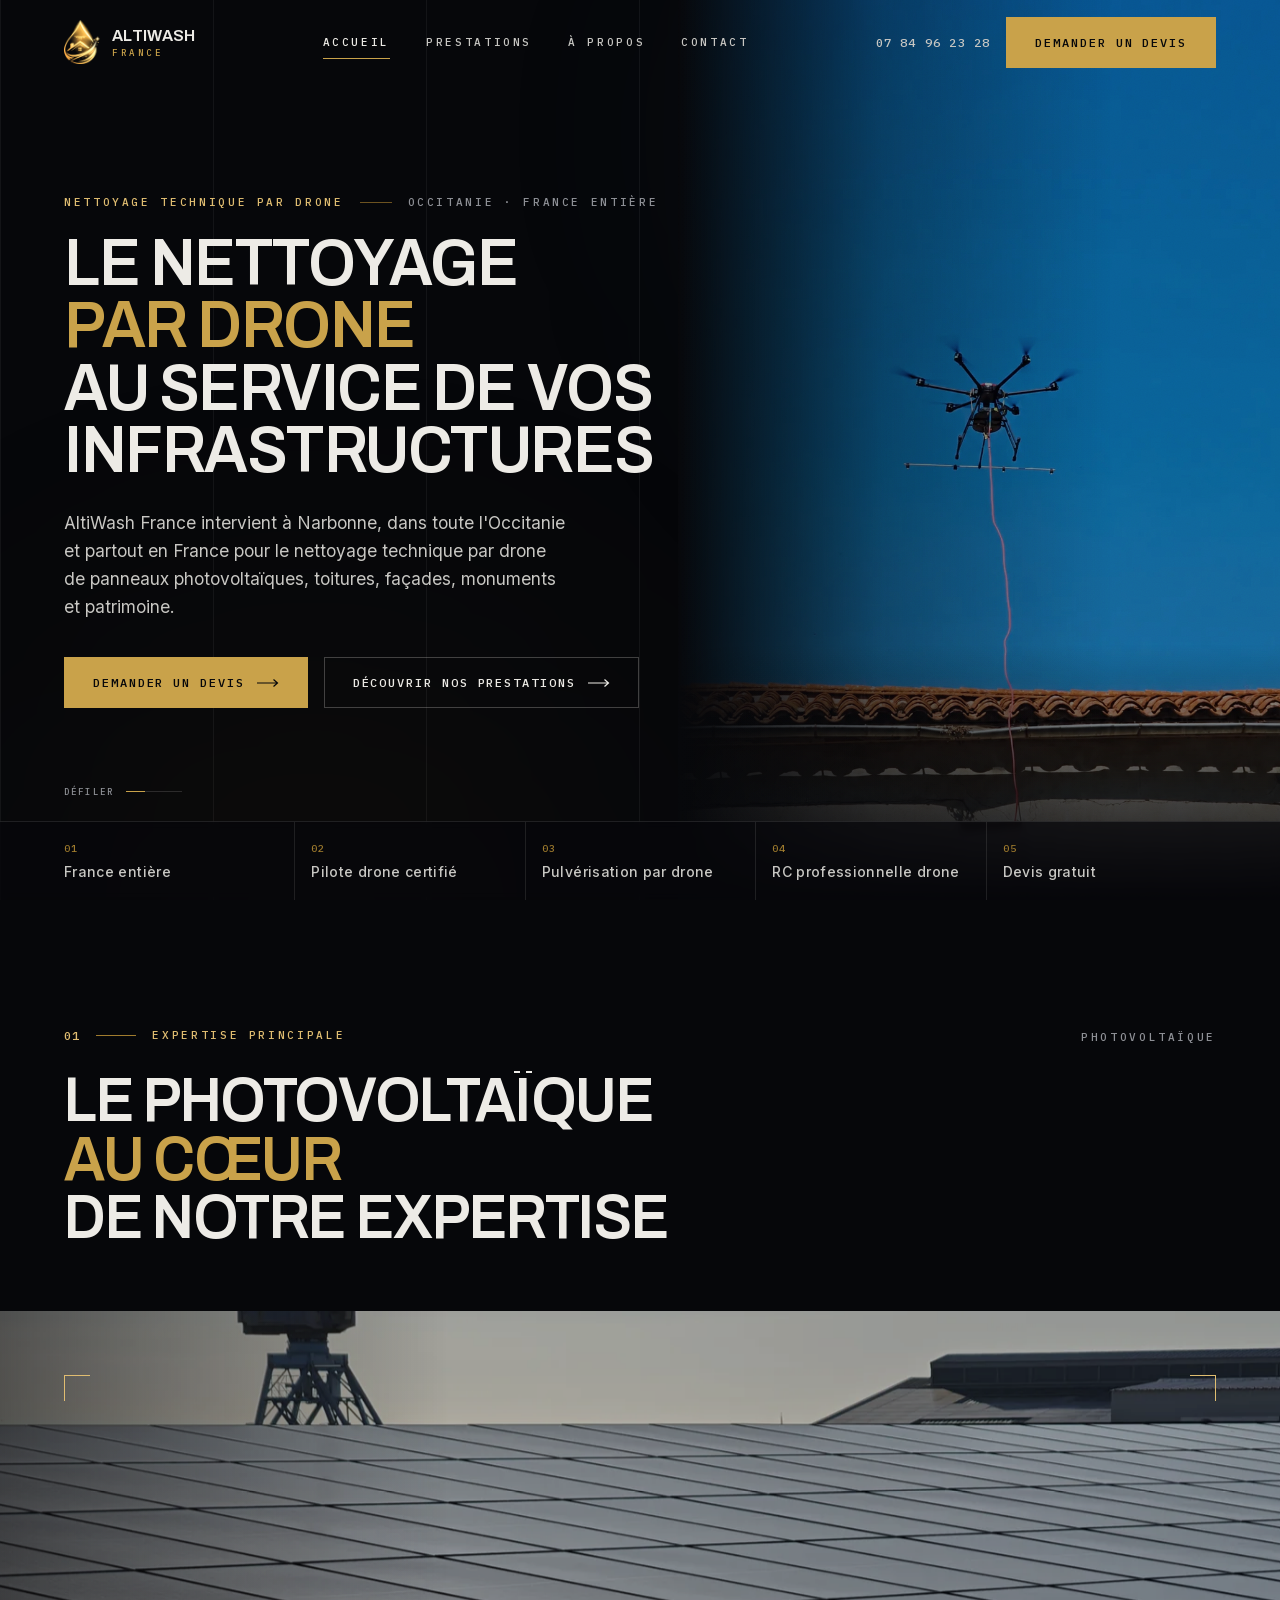
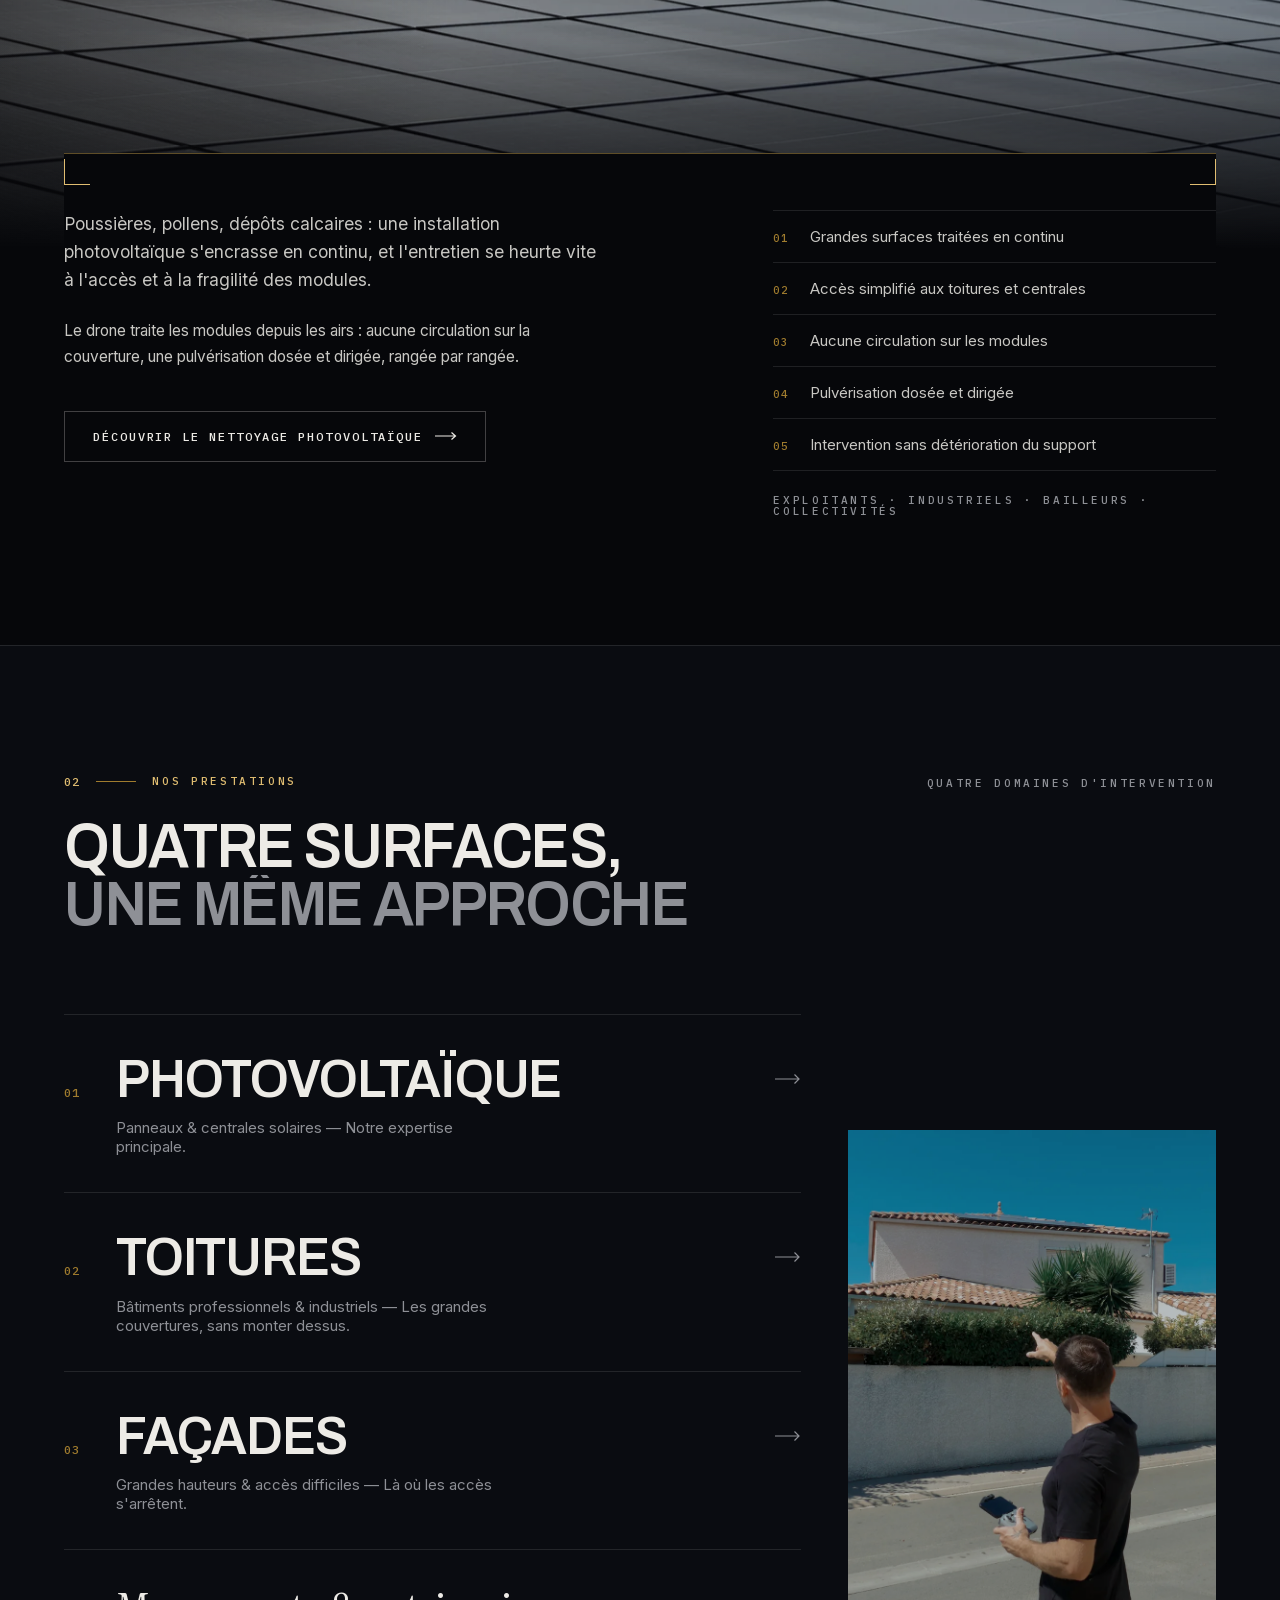
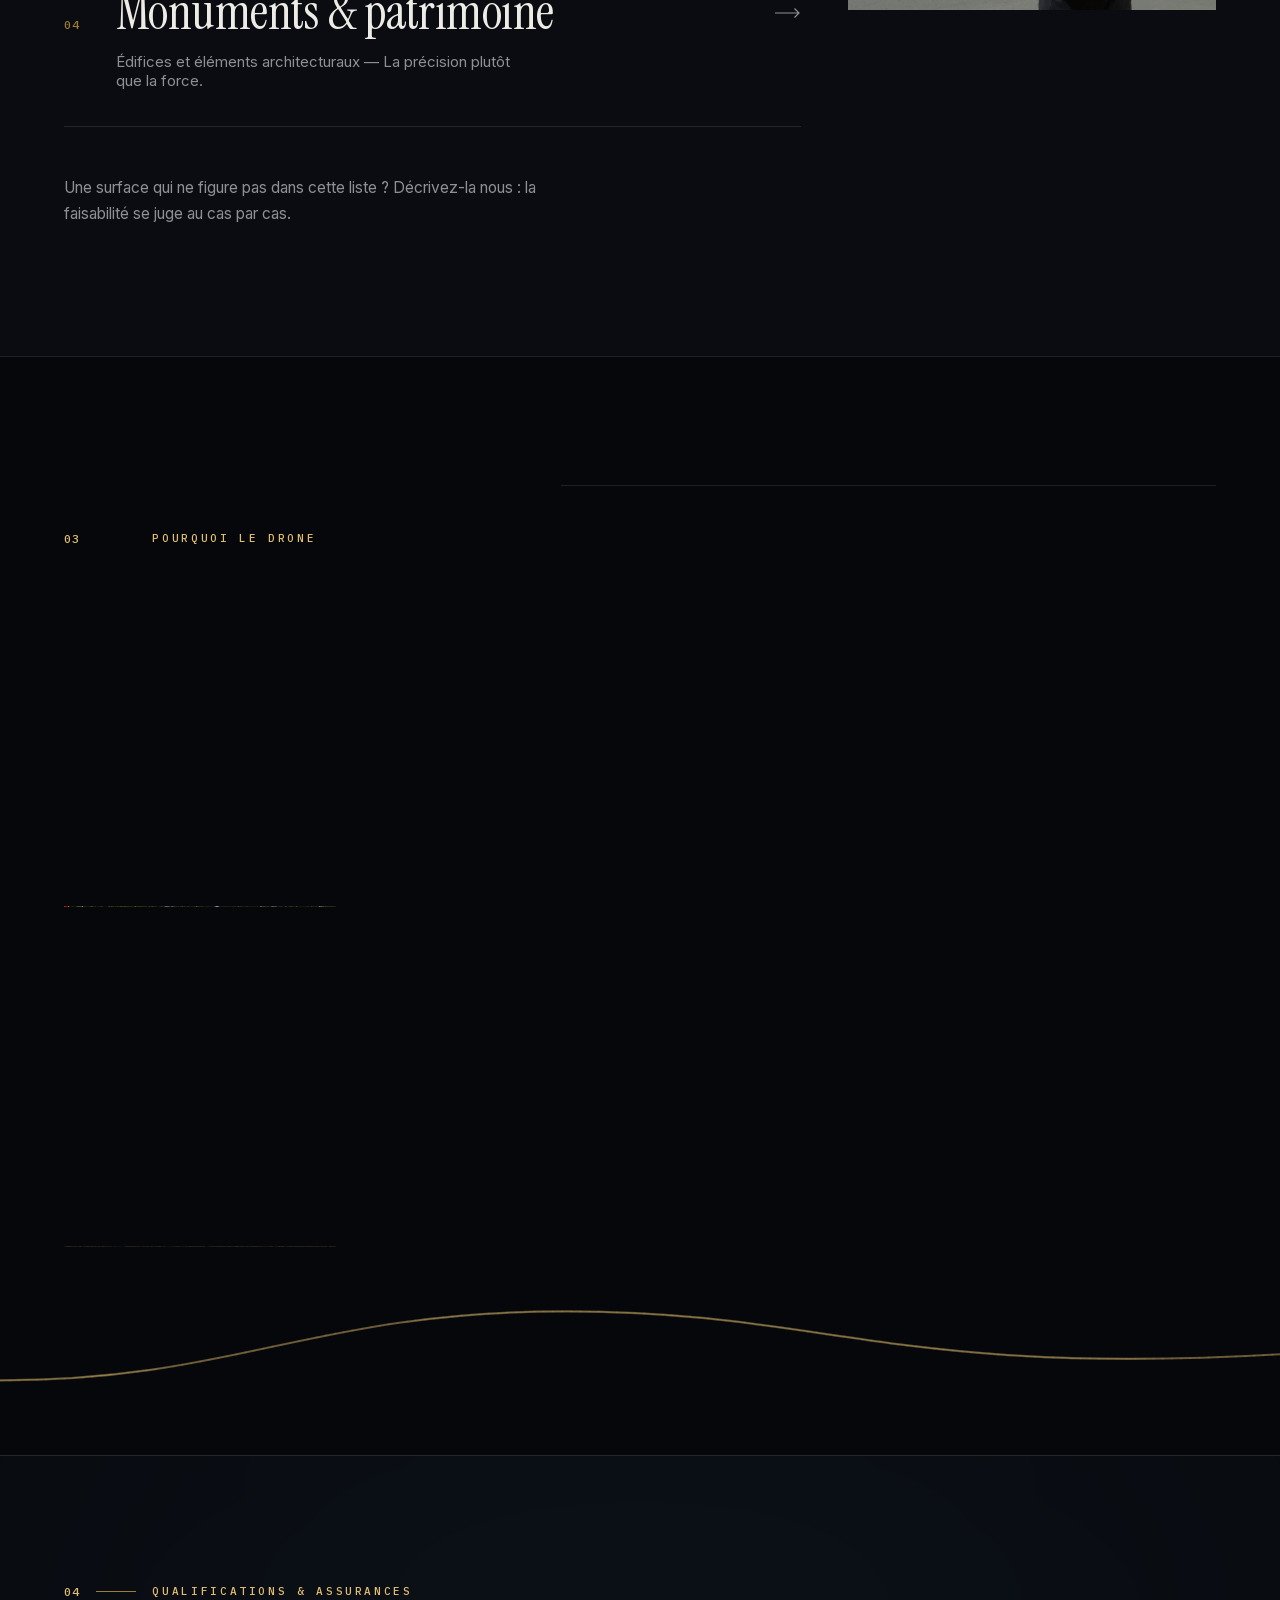
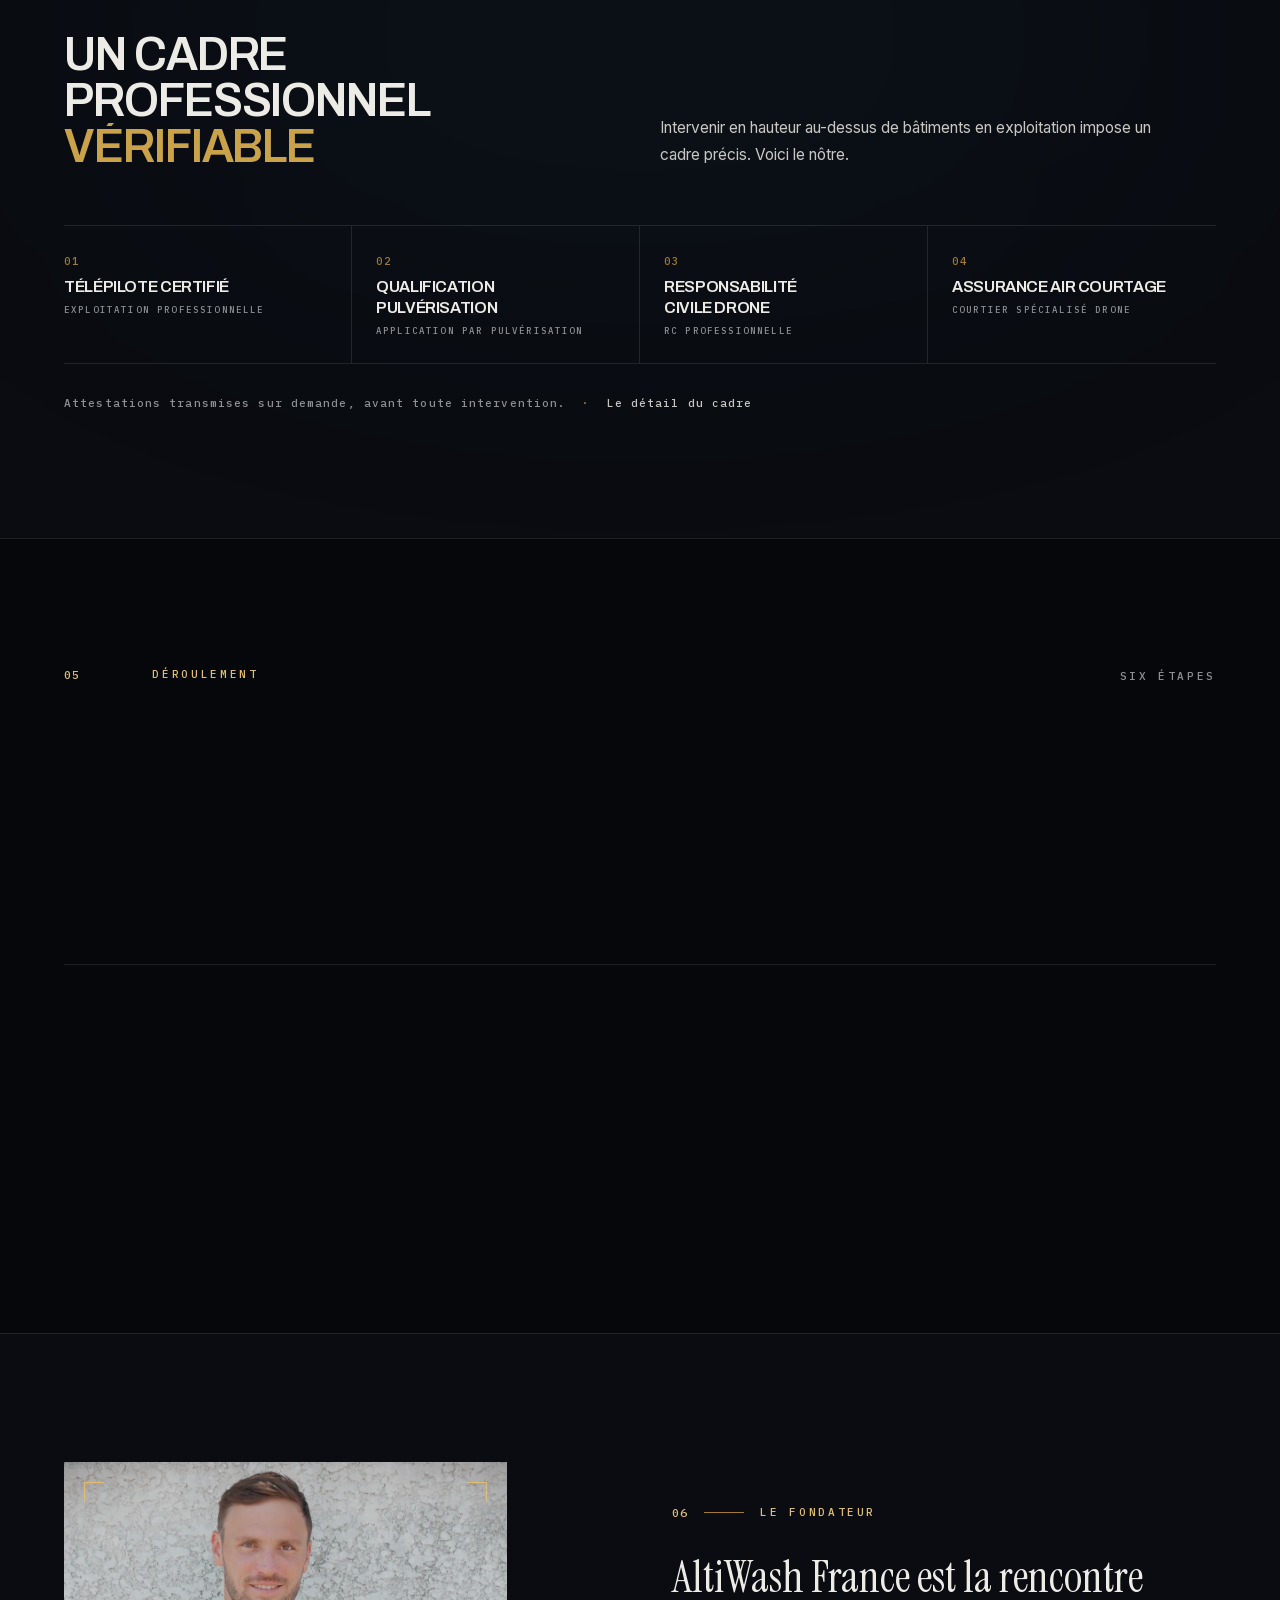
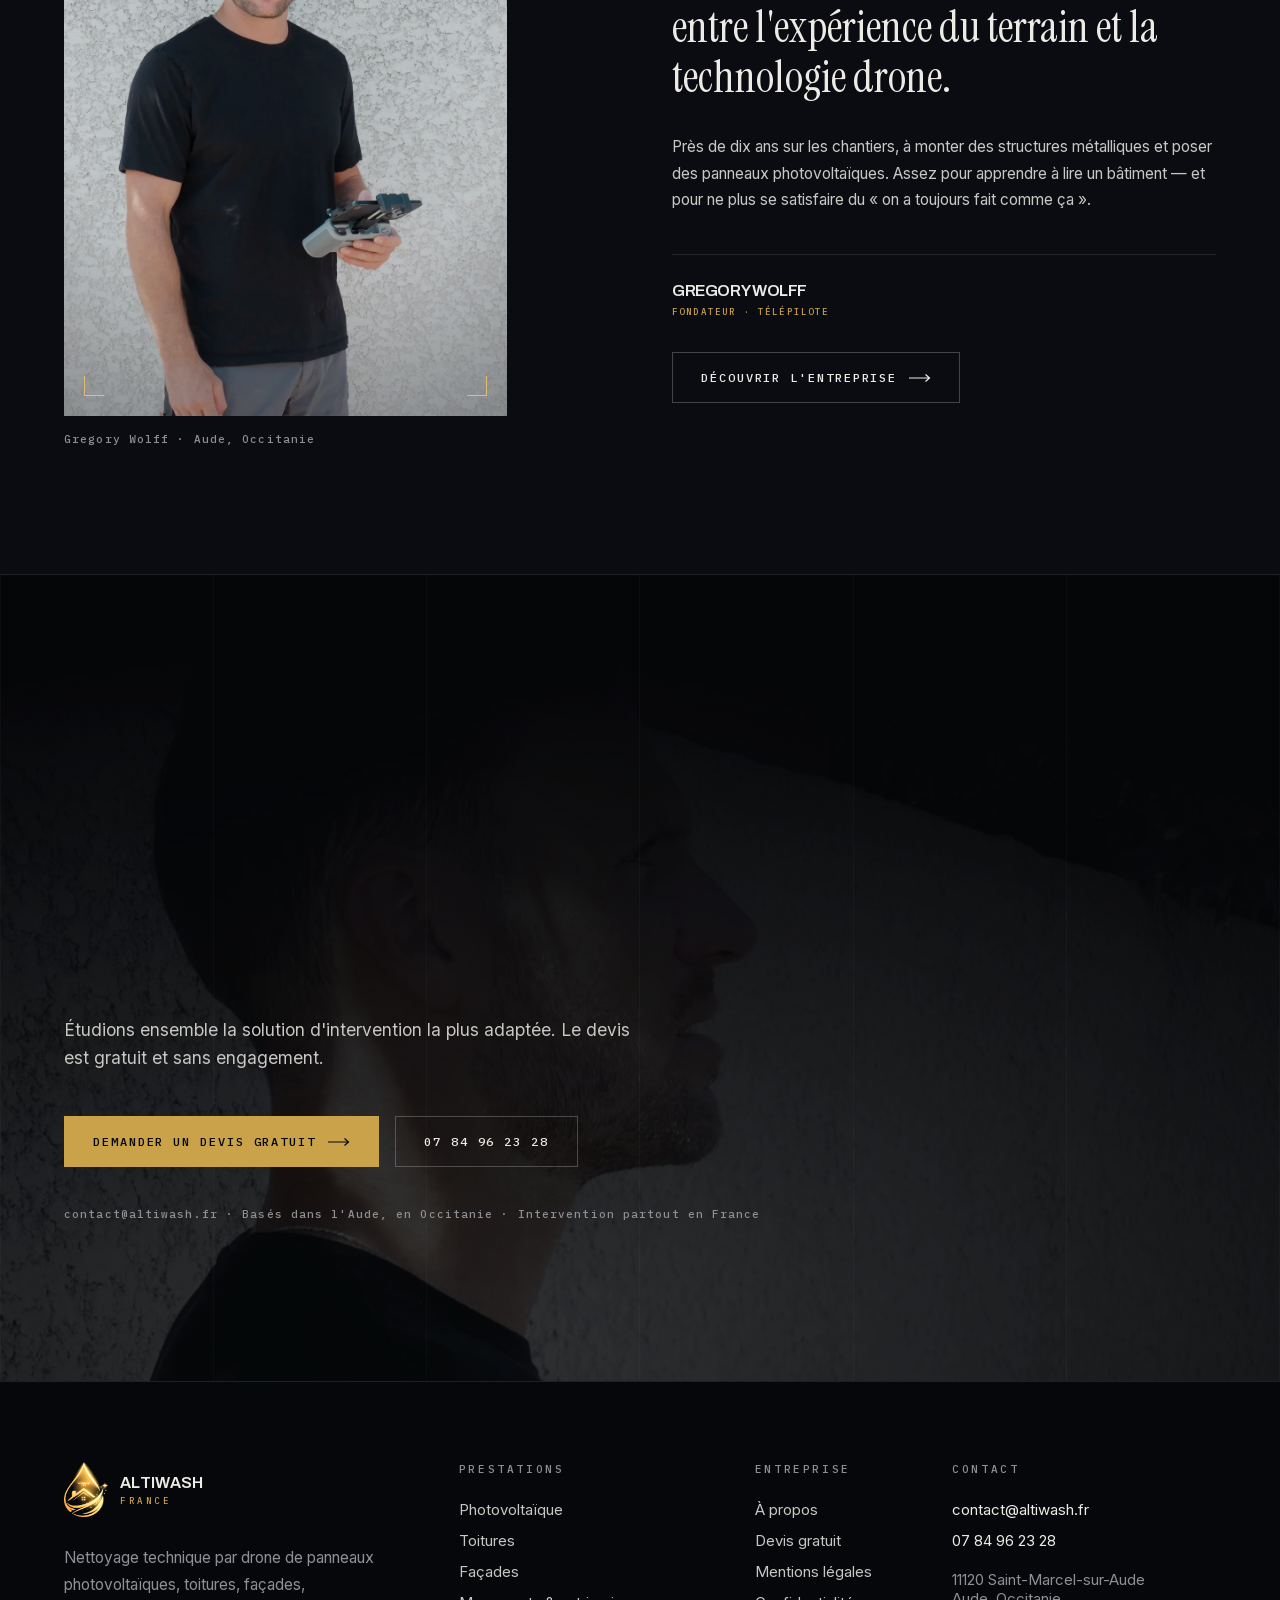
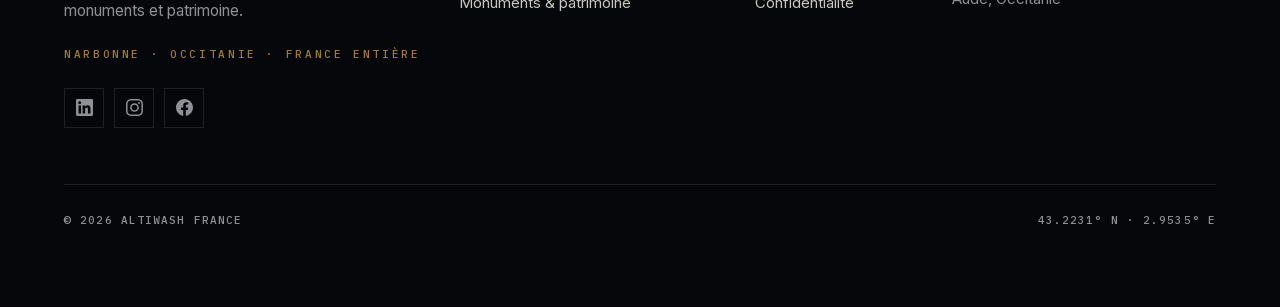
==== commit 6c022d18: "Nouvelle photo pour la prestation photovoltaïque Photo fournie par le client, déclinée dans les troi" ====
--- a/index.html
+++ b/index.html
@@ -309,7 +309,7 @@
   </div>
 
   <div class="volet pv__bandeau cadre">
-    <span class="parallaxe" data-parallaxe="34"><img class="photo-grade" src="media/photovoltaique.webp" alt="Drone AltiWash pulvérisant de l'eau sur une toiture de panneaux photovoltaïques" loading="lazy" width="1600" height="900"></span>
+    <span class="parallaxe" data-parallaxe="34"><img class="photo-grade" src="media/centrale-photovoltaique-bandeau.webp" alt="Centrale photovoltaïque de grande surface en toiture industrielle, au lever du jour" loading="lazy" width="1600" height="900"></span>
     <span class="cadre__voile cadre__voile--teinte" aria-hidden="true"></span>
     <span class="cadre__voile cadre__voile--degrade" aria-hidden="true"></span>
     <span class="balayage" aria-hidden="true"></span>
@@ -403,7 +403,7 @@
         <li>
           <a class="prestation-lien" href="prestations.html#photovoltaique">
             <span class="prestation-lien__vignette cadre">
-              <img class="photo-grade" src="media/photovoltaique.webp" alt="Drone AltiWash pulvérisant de l'eau sur une toiture de panneaux photovoltaïques" loading="lazy" width="800" height="500">
+              <img class="photo-grade" src="media/centrale-photovoltaique-vignette.webp" alt="Panneaux photovoltaïques d'une centrale en toiture industrielle" loading="lazy" width="800" height="500">
               <span class="cadre__voile" aria-hidden="true"></span>
             </span>
             <span class="prestation-lien__ligne">
